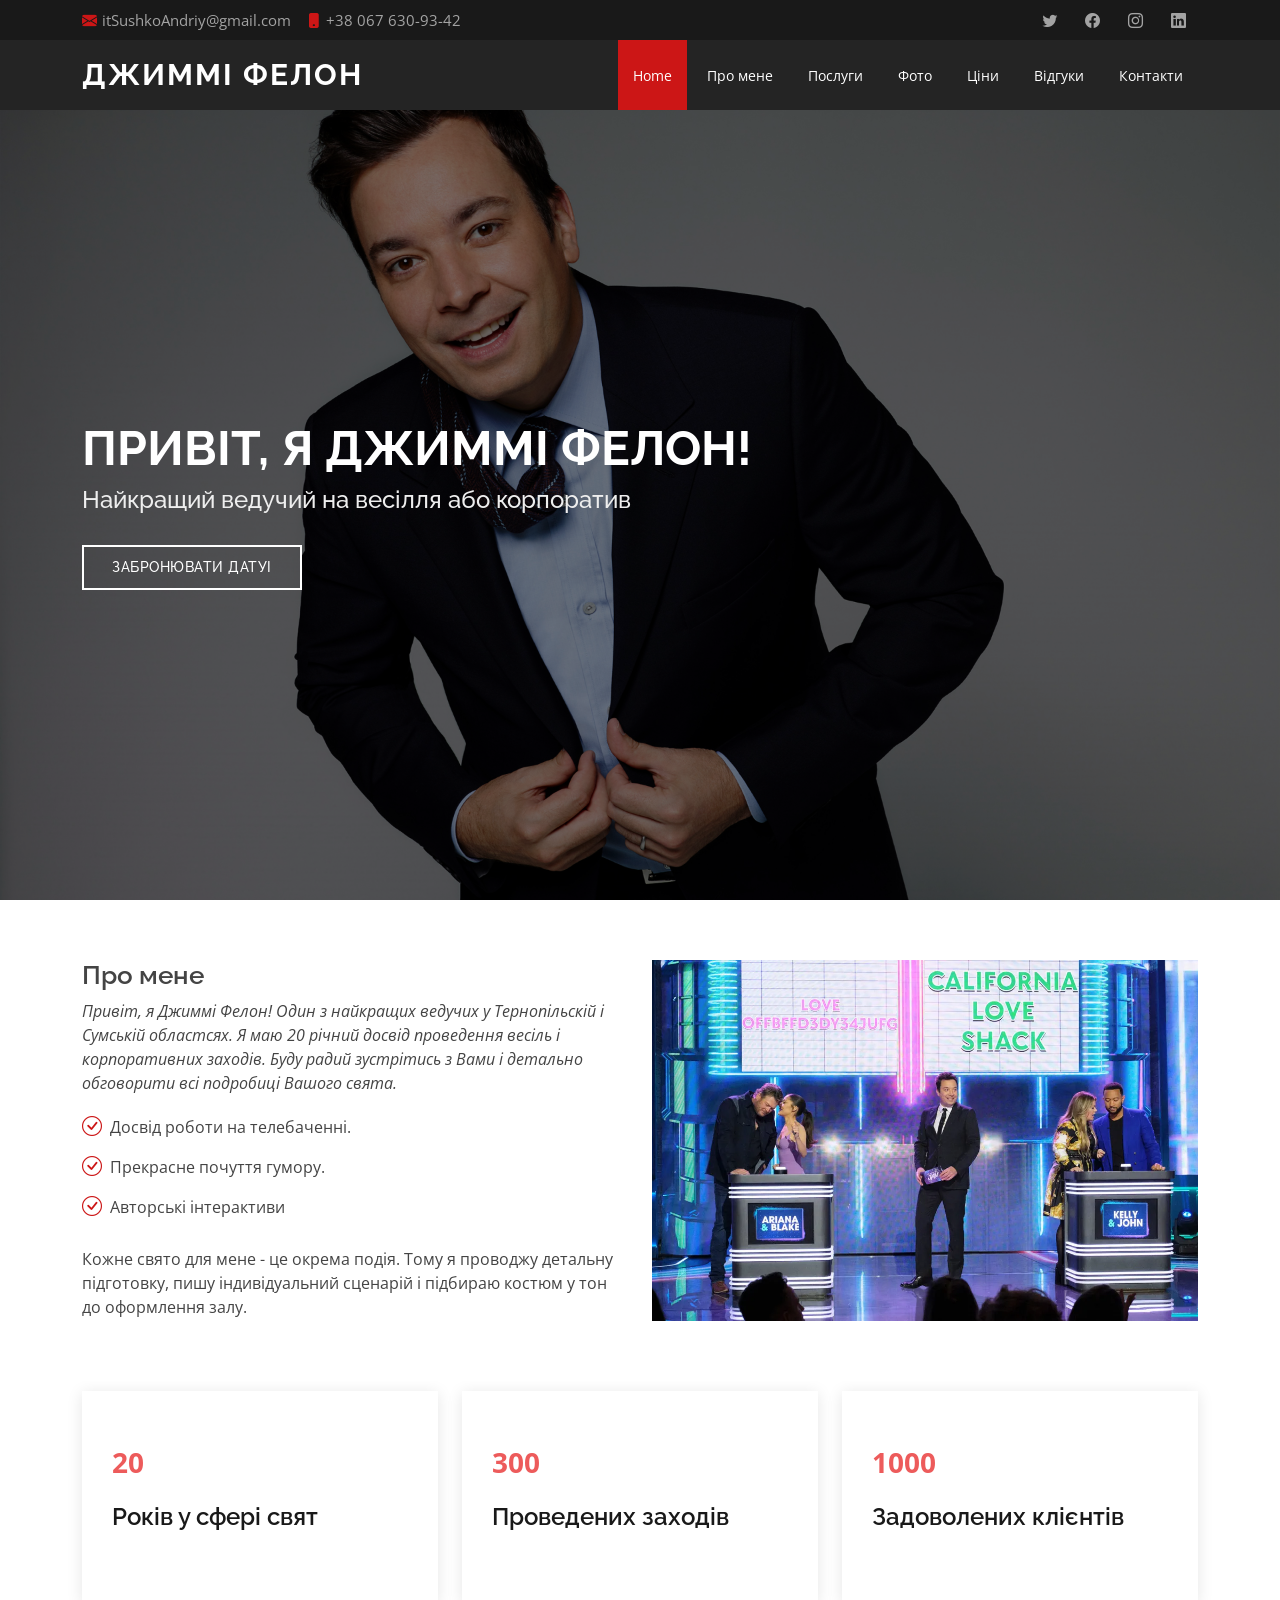
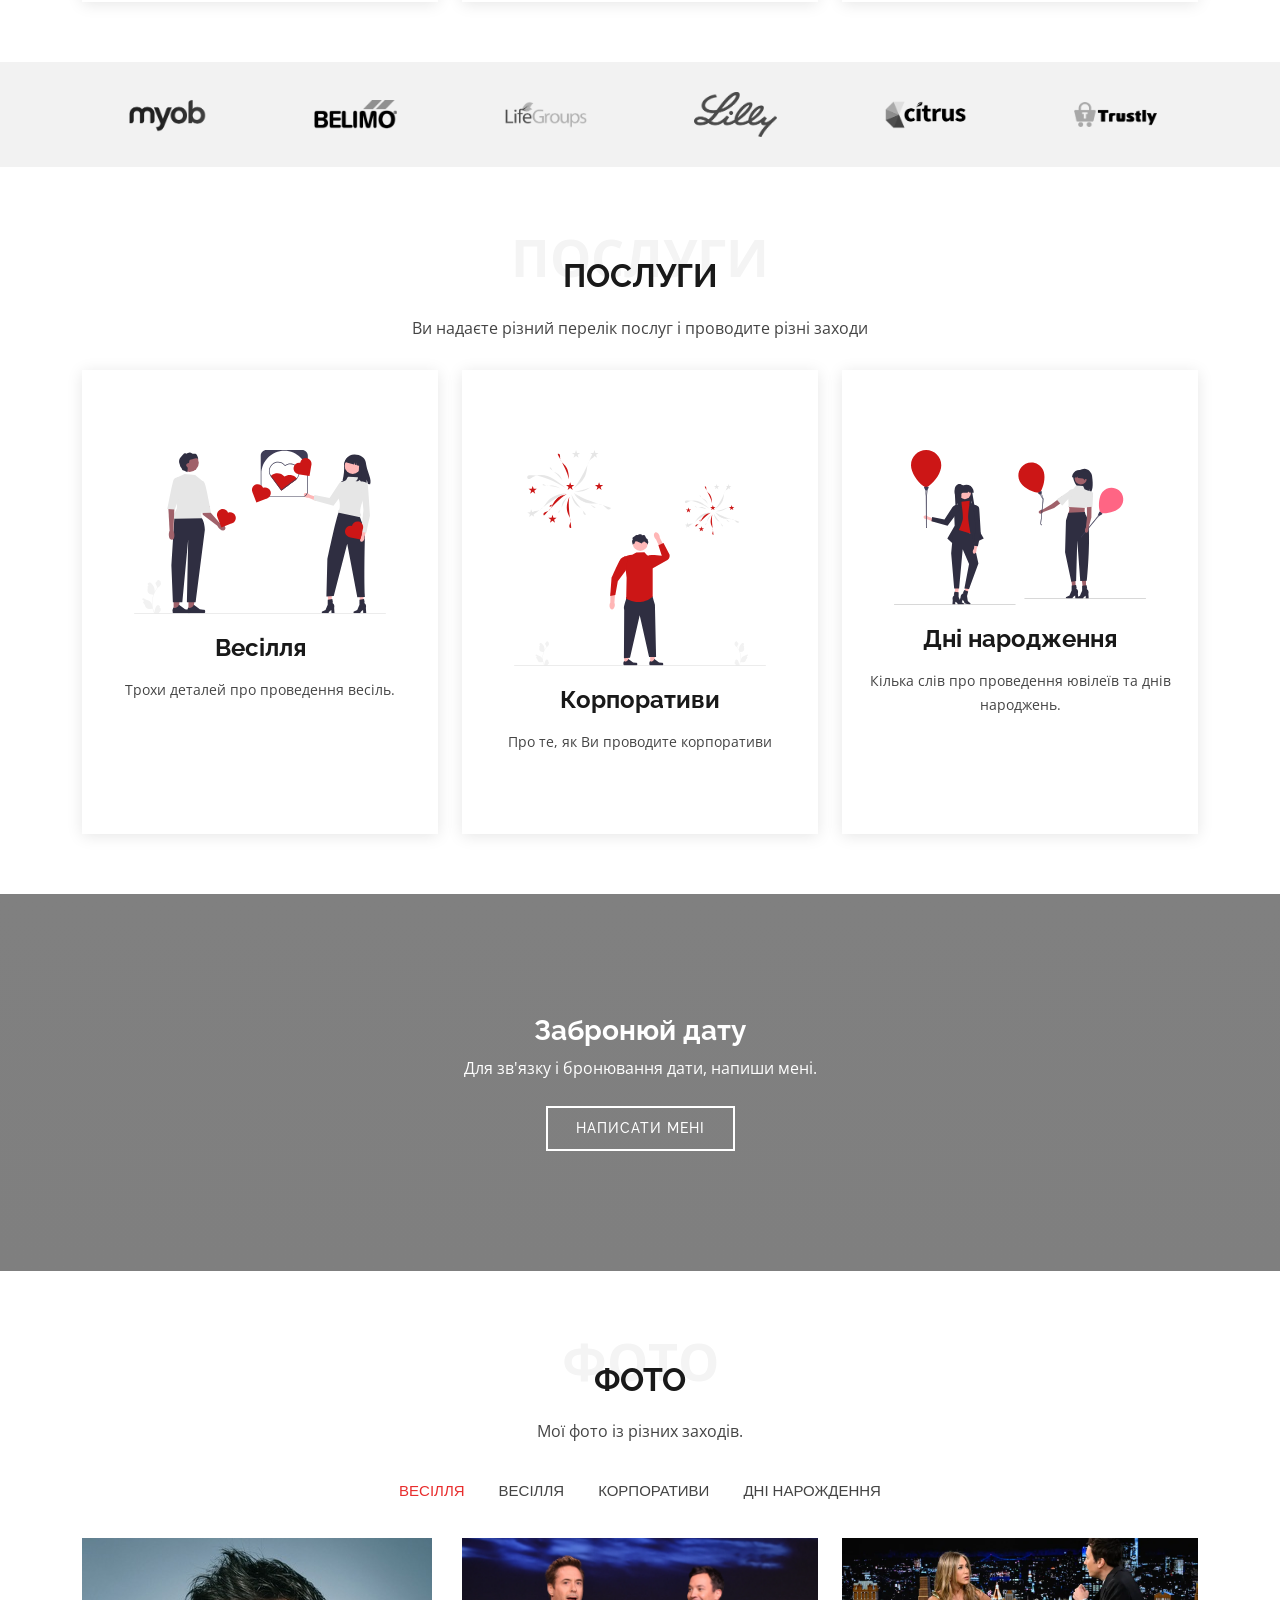
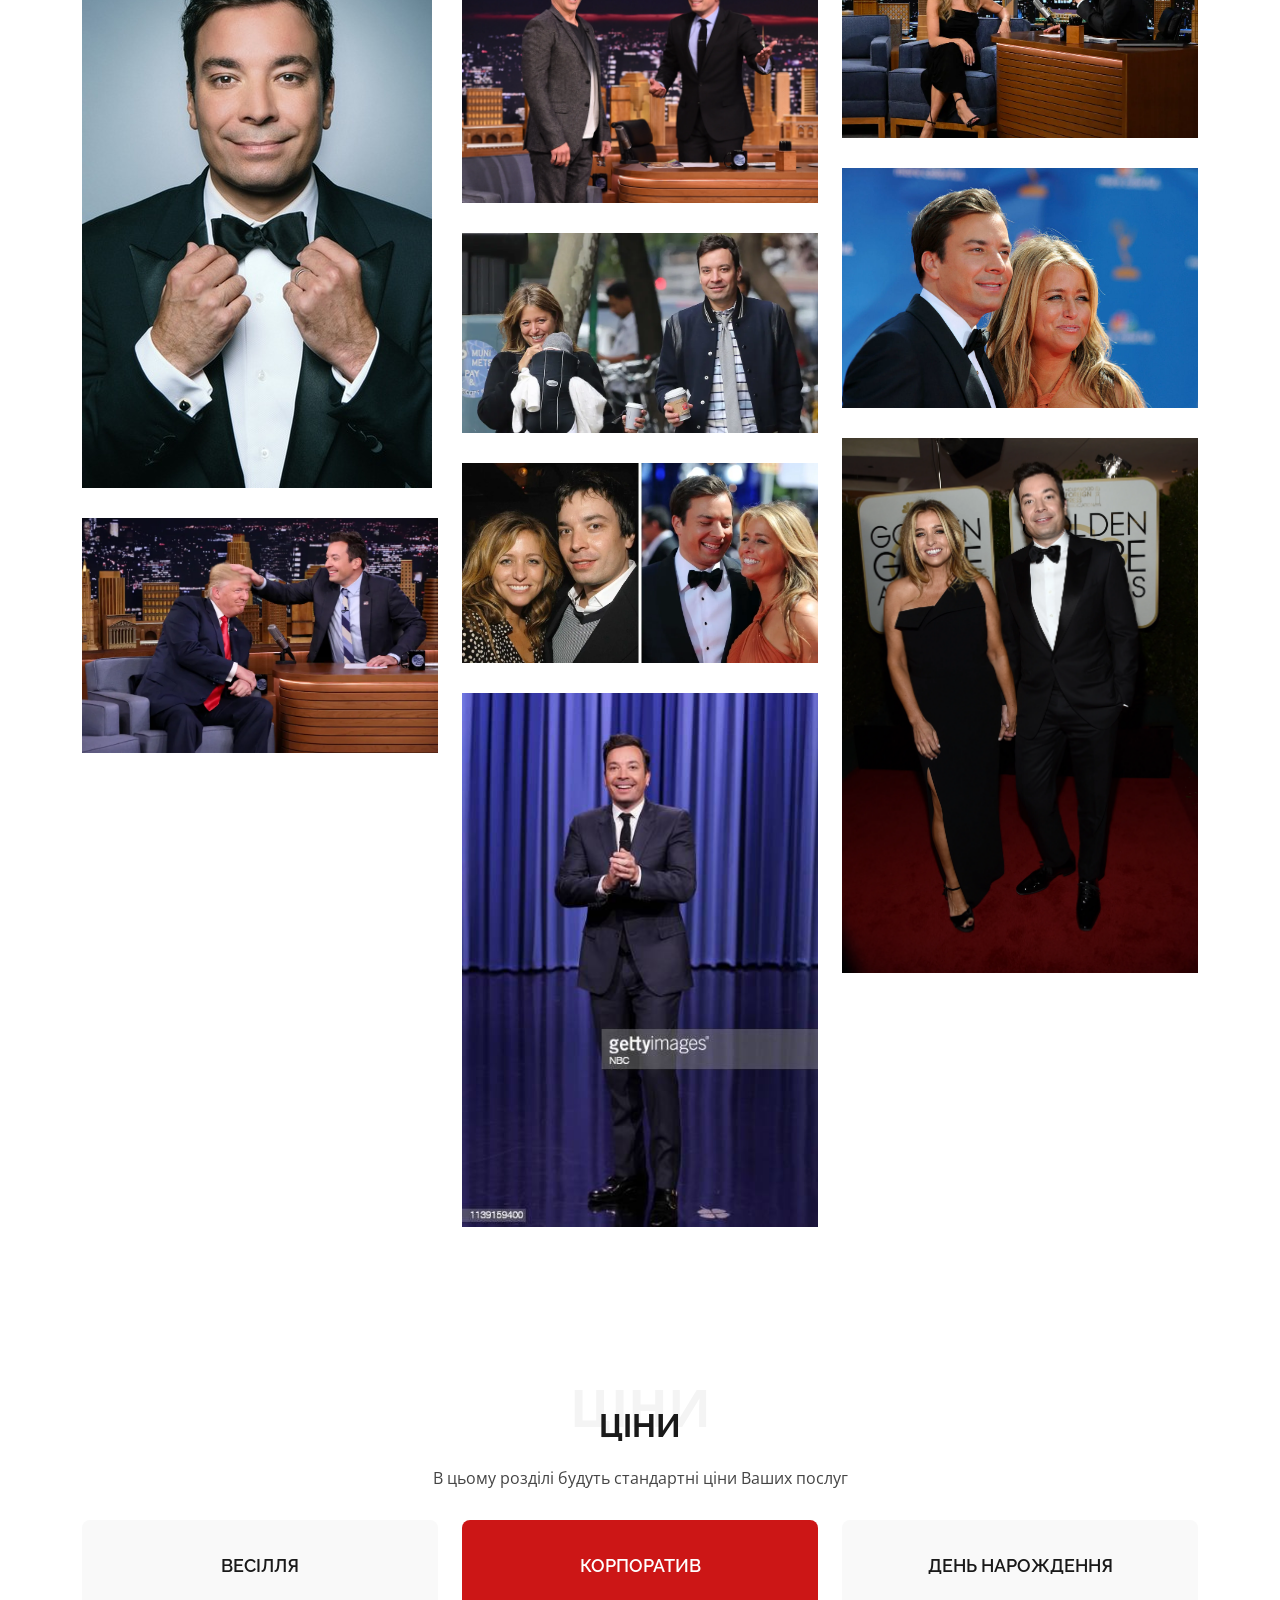
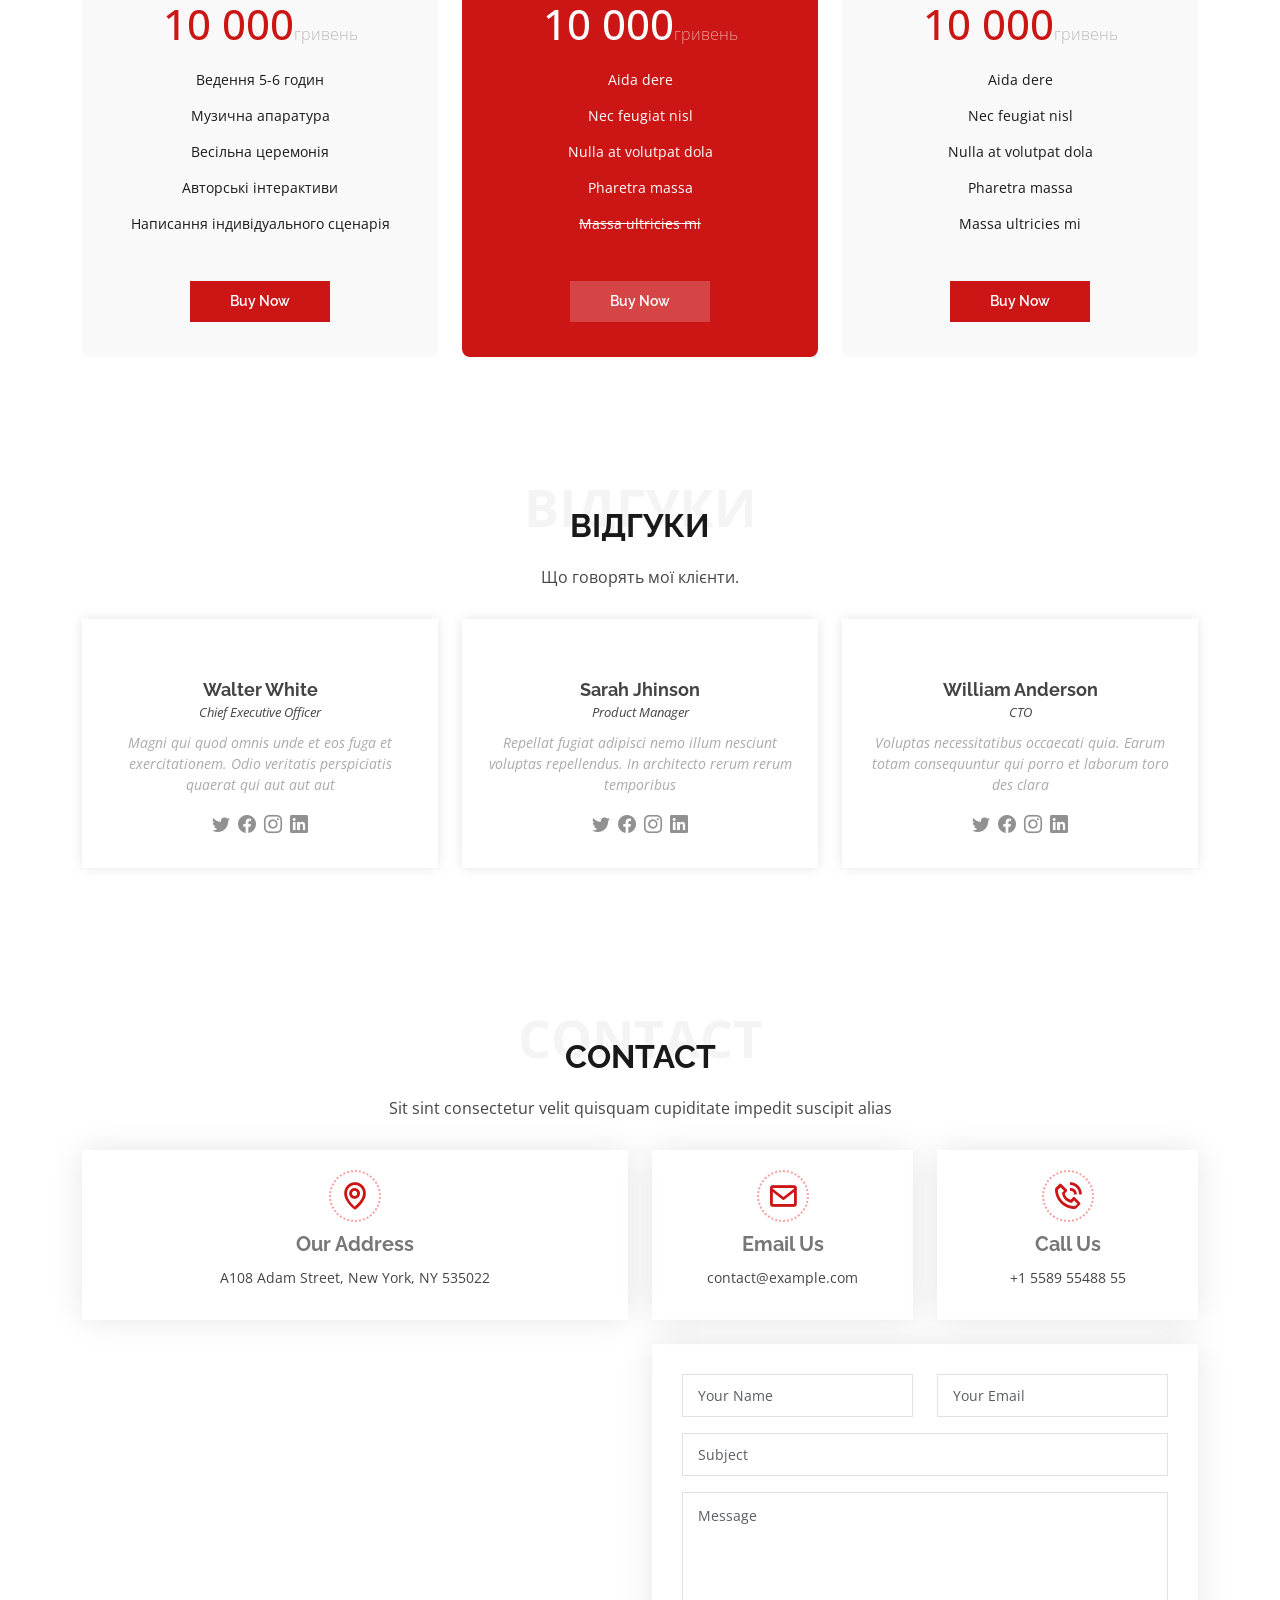
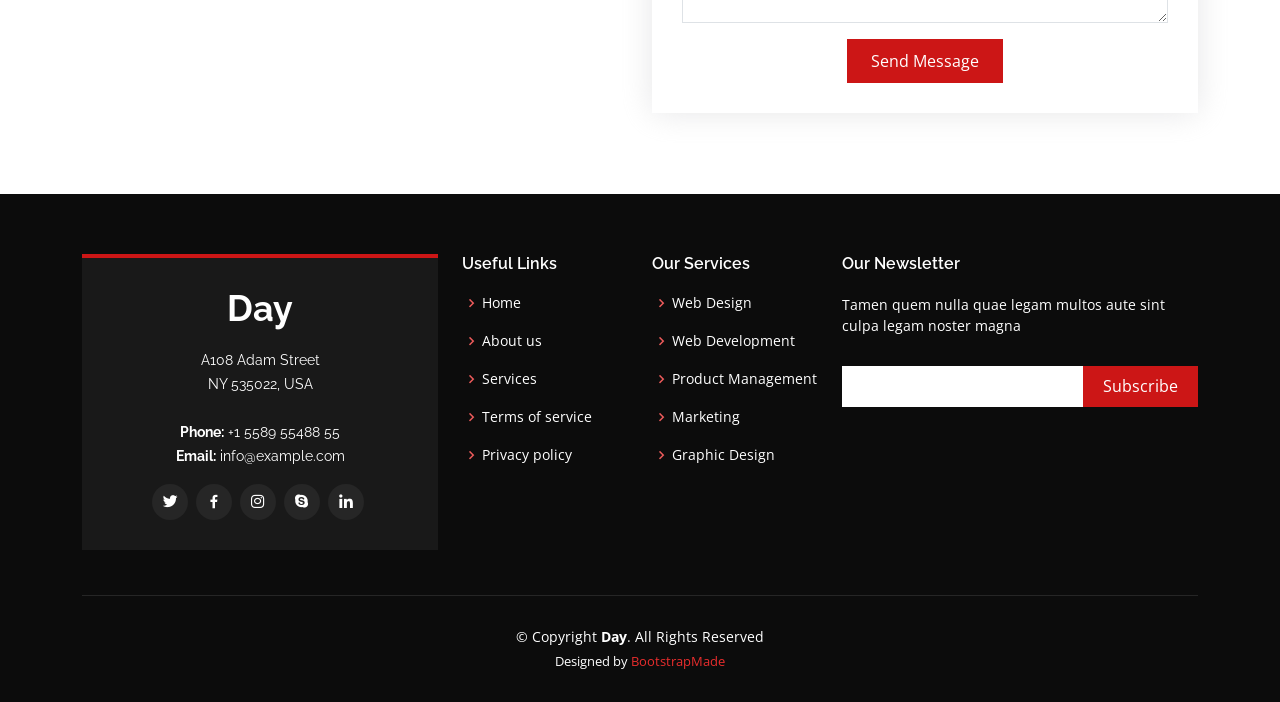
==== index.html @ 17177a55 "change cta" ====
<!DOCTYPE html>
<html lang="en">

<head>
  <meta charset="utf-8">
  <meta content="width=device-width, initial-scale=1.0" name="viewport">

  <title>Сайт для ведучого</title>
  <meta content="" name="description">
  <meta content="" name="keywords">

  <!-- Favicons -->
  <link href="assets/img/favicon.png" rel="icon">
  <link href="assets/img/apple-touch-icon.png" rel="apple-touch-icon">

  <!-- Google Fonts -->
  <link href="https://fonts.googleapis.com/css?family=Open+Sans:300,300i,400,400i,600,600i,700,700i|Raleway:300,300i,400,400i,500,500i,600,600i,700,700i|Poppins:300,300i,400,400i,500,500i,600,600i,700,700i" rel="stylesheet">

  <!-- Vendor CSS Files -->
  <link href="assets/vendor/aos/aos.css" rel="stylesheet">
  <link href="assets/vendor/bootstrap/css/bootstrap.min.css" rel="stylesheet">
  <link href="assets/vendor/bootstrap-icons/bootstrap-icons.css" rel="stylesheet">
  <link href="assets/vendor/boxicons/css/boxicons.min.css" rel="stylesheet">
  <link href="assets/vendor/glightbox/css/glightbox.min.css" rel="stylesheet">
  <link href="assets/vendor/swiper/swiper-bundle.min.css" rel="stylesheet">

  <!-- Template Main CSS File -->
  <link href="assets/css/style.css" rel="stylesheet">

  <!-- =======================================================
  * Template Name: Day
  * Updated: Aug 17 2023 with Bootstrap v5.3.1
  * Template URL: https://bootstrapmade.com/day-multipurpose-html-template-for-free/
  * Author: BootstrapMade.com
  * License: https://bootstrapmade.com/license/
  ======================================================== -->
</head>

<body>

  <!-- ======= Top Bar ======= -->
  <section id="topbar" class="d-flex align-items-center">
    <div class="container d-flex justify-content-center justify-content-md-between">
      <div class="contact-info d-flex align-items-center">
        <i class="bi bi-envelope-fill"></i><a href="mailto:contact@example.com">itSushkoAndriy@gmail.com</a>
        <i class="bi bi-phone-fill phone-icon"></i> +38 067 630-93-42
      </div>
      <div class="social-links d-none d-md-block">
        <a href="#" class="twitter"><i class="bi bi-twitter"></i></a>
        <a href="#" class="facebook"><i class="bi bi-facebook"></i></a>
        <a href="#" class="instagram"><i class="bi bi-instagram"></i></a>
        <a href="#" class="linkedin"><i class="bi bi-linkedin"></i></i></a>
      </div>
    </div>
  </section>

  <!-- ======= Header ======= -->
  <header id="header" class="d-flex align-items-center">
    <div class="container d-flex align-items-center justify-content-between">

      <h1 class="logo"><a href="index.html">Джиммі Фелон</a></h1>
      <!-- Uncomment below if you prefer to use an image logo -->
      <!-- <a href="index.html" class="logo"><img src="assets/img/logo.png" alt="" class="img-fluid"></a>-->

      <nav id="navbar" class="navbar">
        <ul>
          <li><a class="nav-link scrollto active" href="#hero">Home</a></li>
          <li><a class="nav-link scrollto" href="#about">Про мене</a></li>
          <li><a class="nav-link scrollto" href="#services">Послуги</a></li>
          <li><a class="nav-link scrollto " href="#portfolio">Фото</a></li>
          <li><a class="nav-link scrollto" href="#pricing">Ціни</a></li>
          <li><a class="nav-link scrollto" href="#team">Відгуки</a></li>
          <li><a class="nav-link scrollto" href="#contact">Контакти</a></li>
        </ul>
        <i class="bi bi-list mobile-nav-toggle"></i>
      </nav><!-- .navbar -->

    </div>
  </header><!-- End Header -->

  <!-- ======= Hero Section ======= -->
  <section id="hero" class="d-flex align-items-center">
    <div class="container position-relative" data-aos="fade-up" data-aos-delay="500">
      <h1>Привіт, я Джиммі Фелон!</h1>
      <h2>Найкращий ведучий на весілля або корпоратив</h2>
      <a href="https://t.me/Alutiy" class="btn-get-started scrollto" target="_blank">Забронювати датуі</a>
    </div>
  </section><!-- End Hero -->

  <main id="main">

    <!-- ======= About Section ======= -->
    <section id="about" class="about">
      <div class="container">

        <div class="row">
          <div class="col-lg-6 order-1 order-lg-2" data-aos="fade-left">
            <img src="assets/img/about.webp" class="img-fluid" alt="">
          </div>
          <div class="col-lg-6 pt-4 pt-lg-0 order-2 order-lg-1 content" data-aos="fade-right">
            <h3>Про мене</h3>
            <p class="fst-italic">
              Привіт, я Джиммі Фелон! Один з найкращих ведучих у Тернопільскій і Сумській областсях. Я маю 20 річний досвід проведення весіль і корпоративних заходів. Буду радий зустрітись з Вами і детально обговорити всі подробиці Вашого свята.
            </p>
            <ul>
              <li><i class="bi bi-check-circle"></i> Досвід роботи на телебаченні.</li>
              <li><i class="bi bi-check-circle"></i> Прекрасне почуття гумору.</li>
              <li><i class="bi bi-check-circle"></i> Авторські інтерактиви</li>
            </ul>
            <p>
              Кожне свято для мене - це окрема подія. Тому я проводжу детальну підготовку, пишу індивідуальний сценарій і підбираю костюм у тон до оформлення залу.
            </p>
          </div>
        </div>

      </div>
    </section><!-- End About Section -->

    <!-- ======= Why Us Section ======= -->
    <section id="why-us" class="why-us">
      <div class="container">

        <div class="row">

          <div class="col-lg-4" data-aos="fade-up">
            <div class="box">
              <span>20</span>
              <h4>Років у сфері свят</h4>
              <!-- <p>Чому варто із Вами співпрацювати.</p> -->
            </div>
          </div>

          <div class="col-lg-4 mt-4 mt-lg-0" data-aos="fade-up" data-aos-delay="150">
            <div class="box">
              <span>300</span>
              <h4>Проведених заходів</h4>
              <!-- <p>З детальним розкриттям і поясненням.</p> -->
            </div>
          </div>

          <div class="col-lg-4 mt-4 mt-lg-0" data-aos="fade-up" data-aos-delay="300">
            <div class="box">
              <span>1000</span>
              <h4> Задоволених клієнтів</h4>
              <!-- <p>Тут теж має бути важливий аспект, який переконає клієнтів звернутися до Вас.</p> -->
            </div>
          </div>

        </div>

      </div>
    </section><!-- End Why Us Section -->

    <!-- ======= Clients Section ======= -->
    <section id="clients" class="clients">
      <div class="container" data-aos="zoom-in">

        <div class="row d-flex align-items-center">

          <div class="col-lg-2 col-md-4 col-6">
            <img src="assets/img/clients/client-1.png" class="img-fluid" alt="">
          </div>

          <div class="col-lg-2 col-md-4 col-6">
            <img src="assets/img/clients/client-2.png" class="img-fluid" alt="">
          </div>

          <div class="col-lg-2 col-md-4 col-6">
            <img src="assets/img/clients/client-3.png" class="img-fluid" alt="">
          </div>

          <div class="col-lg-2 col-md-4 col-6">
            <img src="assets/img/clients/client-4.png" class="img-fluid" alt="">
          </div>

          <div class="col-lg-2 col-md-4 col-6">
            <img src="assets/img/clients/client-5.png" class="img-fluid" alt="">
          </div>

          <div class="col-lg-2 col-md-4 col-6">
            <img src="assets/img/clients/client-6.png" class="img-fluid" alt="">
          </div>

        </div>

      </div>
    </section><!-- End Clients Section -->

    <!-- ======= Services Section ======= -->
    <section id="services" class="services">
      <div class="container">

        <div class="section-title">
          <span>Послуги</span>
          <h2>Послуги</h2>
          <p>Ви надаєте різний перелік послуг і проводите різні заходи</p>
        </div>

        <div class="row">
          <div class="col-lg-4 col-md-6 d-flex align-items-stretch" data-aos="fade-up">
            <div class="icon-box">
              <div class="icon">
                <img src="./assets/img/illustration/wedding.svg" class="img-fluid illustration"/>
              </div>
              <h4><a href="">Весілля</a></h4>
              <p>Трохи деталей про проведення весіль.</p>
            </div>
          </div>

          <div class="col-lg-4 col-md-6 d-flex align-items-stretch mt-4 mt-md-0" data-aos="fade-up" data-aos-delay="150">
            <div class="icon-box">
              <div class="icon">
                <img src="./assets/img/illustration/corporate.svg" class="img-fluid illustration"/>
              </div>
              <h4><a href="">Корпоративи</a></h4>
              <p>Про те, як Ви проводите корпоративи</p>
            </div>
          </div>

          <div class="col-lg-4 col-md-6 d-flex align-items-stretch mt-4 mt-lg-0" data-aos="fade-up" data-aos-delay="300">
            <div class="icon-box">
              <div class="icon">
                <img src="./assets/img/illustration/birthday.svg" class="img-fluid illustration"/>
              </div>
              <h4><a href="">Дні народження</a></h4>
              <p>Кілька слів про проведення ювілеїв та днів народжень.</p>
            </div>
          </div>

        </div>

      </div>
    </section><!-- End Services Section -->

    <!-- ======= Cta Section ======= -->
    <section id="cta" class="cta">
      <div class="container" data-aos="zoom-in">

        <div class="text-center">
          <h3>Забронюй дату</h3>
          <p>Для зв'язку і бронювання дати, напиши мені.</p>
          <a class="cta-btn" href="#">Написати мені</a>
        </div>

      </div>
    </section><!-- End Cta Section -->

    <!-- ======= Portfolio Section ======= -->
    <section id="portfolio" class="portfolio">
      <div class="container">

        <div class="section-title">
          <span>Фото</span>
          <h2>Фото</h2>
          <p>Мої фото із різних заходів.</p>
        </div>

        <div class="row" data-aos="fade-up">
          <div class="col-lg-12 d-flex justify-content-center">
            <ul id="portfolio-flters">
              <li data-filter="*" class="filter-active">Весілля</li>
              <li data-filter=".filter-app">Весілля</li>
              <li data-filter=".filter-card">Корпоративи</li>
              <li data-filter=".filter-web">Дні нарождення</li>
            </ul>
          </div>
        </div>

        <div class="row portfolio-container" data-aos="fade-up" data-aos-delay="150">

          <div class="col-lg-4 col-md-6 portfolio-item filter-app">
            <img src="assets/img/portfolio/portfolio-1.jpg" class="img-fluid" alt="">
            <div class="portfolio-info">
              <h4>App 1</h4>
              <p>App</p>
              <a href="assets/img/portfolio/portfolio-1.jpg" data-gallery="portfolioGallery" class="portfolio-lightbox preview-link" title="App 1"><i class="bx bx-plus"></i></a>
              <a href="portfolio-details.html" class="details-link" title="More Details"><i class="bx bx-link"></i></a>
            </div>
          </div>

          <div class="col-lg-4 col-md-6 portfolio-item filter-web">
            <img src="assets/img/portfolio/portfolio-2.webp" class="img-fluid" alt="">
            <div class="portfolio-info">
              <h4>Web 3</h4>
              <p>Web</p>
              <a href="assets/img/portfolio/portfolio-2.webp" data-gallery="portfolioGallery" class="portfolio-lightbox preview-link" title="Web 3"><i class="bx bx-plus"></i></a>
              <a href="portfolio-details.html" class="details-link" title="More Details"><i class="bx bx-link"></i></a>
            </div>
          </div>

          <div class="col-lg-4 col-md-6 portfolio-item filter-app">
            <img src="assets/img/portfolio/portfolio-3.webp" class="img-fluid" alt="">
            <div class="portfolio-info">
              <h4>App 2</h4>
              <p>App</p>
              <a href="assets/img/portfolio/portfolio-3.webp" data-gallery="portfolioGallery" class="portfolio-lightbox preview-link" title="App 2"><i class="bx bx-plus"></i></a>
              <a href="portfolio-details.html" class="details-link" title="More Details"><i class="bx bx-link"></i></a>
            </div>
          </div>

          <div class="col-lg-4 col-md-6 portfolio-item filter-card">
            <img src="assets/img/portfolio/portfolio-4.jpg" class="img-fluid" alt="">
            <div class="portfolio-info">
              <h4>Card 2</h4>
              <p>Card</p>
              <a href="assets/img/portfolio/portfolio-4.jpg" data-gallery="portfolioGallery" class="portfolio-lightbox preview-link" title="Card 2"><i class="bx bx-plus"></i></a>
              <a href="portfolio-details.html" class="details-link" title="More Details"><i class="bx bx-link"></i></a>
            </div>
          </div>

          <div class="col-lg-4 col-md-6 portfolio-item filter-web">
            <img src="assets/img/portfolio/portfolio-5.webp" class="img-fluid" alt="">
            <div class="portfolio-info">
              <h4>Web 2</h4>
              <p>Web</p>
              <a href="assets/img/portfolio/portfolio-5.webp" data-gallery="portfolioGallery" class="portfolio-lightbox preview-link" title="Web 2"><i class="bx bx-plus"></i></a>
              <a href="portfolio-details.html" class="details-link" title="More Details"><i class="bx bx-link"></i></a>
            </div>
          </div>

          <div class="col-lg-4 col-md-6 portfolio-item filter-app">
            <img src="assets/img/portfolio/portfolio-6.webp" class="img-fluid" alt="">
            <div class="portfolio-info">
              <h4>App 3</h4>
              <p>App</p>
              <a href="assets/img/portfolio/portfolio-6.webp" data-gallery="portfolioGallery" class="portfolio-lightbox preview-link" title="App 3"><i class="bx bx-plus"></i></a>
              <a href="portfolio-details.html" class="details-link" title="More Details"><i class="bx bx-link"></i></a>
            </div>
          </div>

          <div class="col-lg-4 col-md-6 portfolio-item filter-card">
            <img src="assets/img/portfolio/portfolio-7.webp" class="img-fluid" alt="">
            <div class="portfolio-info">
              <h4>Card 1</h4>
              <p>Card</p>
              <a href="assets/img/portfolio/portfolio-7.webp" data-gallery="portfolioGallery" class="portfolio-lightbox preview-link" title="Card 1"><i class="bx bx-plus"></i></a>
              <a href="portfolio-details.html" class="details-link" title="More Details"><i class="bx bx-link"></i></a>
            </div>
          </div>

          <div class="col-lg-4 col-md-6 portfolio-item filter-card">
            <img src="assets/img/portfolio/portfolio-8.webp" class="img-fluid" alt="">
            <div class="portfolio-info">
              <h4>Card 3</h4>
              <p>Card</p>
              <a href="assets/img/portfolio/portfolio-8.webp" data-gallery="portfolioGallery" class="portfolio-lightbox preview-link" title="Card 3"><i class="bx bx-plus"></i></a>
              <a href="portfolio-details.html" class="details-link" title="More Details"><i class="bx bx-link"></i></a>
            </div>
          </div>

          <div class="col-lg-4 col-md-6 portfolio-item filter-web">
            <img src="assets/img/portfolio/portfolio-9.jpg" class="img-fluid" alt="">
            <div class="portfolio-info">
              <h4>Web 3</h4>  
              <p>Web</p>
              <a href="assets/img/portfolio/portfolio-9.jpg" data-gallery="portfolioGallery" class="portfolio-lightbox preview-link" title="Web 3"><i class="bx bx-plus"></i></a>
              <a href="portfolio-details.html" class="details-link" title="More Details"><i class="bx bx-link"></i></a>
            </div>
          </div>

        </div>

      </div>
    </section><!-- End Portfolio Section -->

    <!-- ======= Pricing Section ======= -->
    <section id="pricing" class="pricing">
      <div class="container">

        <div class="section-title">
          <span>Ціни</span>
          <h2>Ціни</h2>
          <p>В цьому розділі будуть стандартні ціни Ваших послуг</p>
        </div>

        <div class="row">

          <div class="col-lg-4 col-md-6" data-aos="zoom-in" data-aos-delay="150">
            <div class="box">
              <h3>Весілля</h3>
              <h4>10 000<span>гривень</span></h4>
              <ul>
                <li>Ведення 5-6 годин</li>
                <li>Музична апаратура</li>
                <li>Весільна церемонія</li>
                <li>Авторські інтерактиви</li>
                <li>Написання індивідуального сценарія</li>
              </ul>
              <div class="btn-wrap">
                <a href="#" class="btn-buy">Buy Now</a>
              </div>
            </div>
          </div>

          <div class="col-lg-4 col-md-6 mt-4 mt-md-0" data-aos="zoom-in">
            <div class="box featured">
              <h3>Корпоратив</h3>
              <h4>10 000<span>гривень</span></h4>
              <ul>
                <li>Aida dere</li>
                <li>Nec feugiat nisl</li>
                <li>Nulla at volutpat dola</li>
                <li>Pharetra massa</li>
                <li class="na">Massa ultricies mi</li>
              </ul>
              <div class="btn-wrap">
                <a href="#" class="btn-buy">Buy Now</a>
              </div>
            </div>
          </div>

          <div class="col-lg-4 col-md-6 mt-4 mt-lg-0" data-aos="zoom-in" data-aos-delay="150">
            <div class="box">
              <h3>День нарождення</h3>
              <h4>10 000<span>гривень</span></h4>
              <ul>
                <li>Aida dere</li>
                <li>Nec feugiat nisl</li>
                <li>Nulla at volutpat dola</li>
                <li>Pharetra massa</li>
                <li>Massa ultricies mi</li>
              </ul>
              <div class="btn-wrap">
                <a href="#" class="btn-buy">Buy Now</a>
              </div>
            </div>
          </div>

        </div>

      </div>
    </section><!-- End Pricing Section -->

    <!-- ======= Team Section ======= -->
    <section id="team" class="team">
      <div class="container">

        <div class="section-title">
          <span>Відгуки</span>
          <h2>Відгуки</h2>
          <p>Що говорять мої клієнти.</p>
        </div>

        <div class="row">
          <div class="col-lg-4 col-md-6 d-flex align-items-stretch" data-aos="zoom-in">
            <div class="member">
              <img src="assets/img/team/team-1.jpg" alt="">
              <h4>Walter White</h4>
              <span>Chief Executive Officer</span>
              <p>
                Magni qui quod omnis unde et eos fuga et exercitationem. Odio veritatis perspiciatis quaerat qui aut aut aut
              </p>
              <div class="social">
                <a href=""><i class="bi bi-twitter"></i></a>
                <a href=""><i class="bi bi-facebook"></i></a>
                <a href=""><i class="bi bi-instagram"></i></a>
                <a href=""><i class="bi bi-linkedin"></i></a>
              </div>
            </div>
          </div>

          <div class="col-lg-4 col-md-6 d-flex align-items-stretch" data-aos="zoom-in">
            <div class="member">
              <img src="assets/img/team/team-2.jpg" alt="">
              <h4>Sarah Jhinson</h4>
              <span>Product Manager</span>
              <p>
                Repellat fugiat adipisci nemo illum nesciunt voluptas repellendus. In architecto rerum rerum temporibus
              </p>
              <div class="social">
                <a href=""><i class="bi bi-twitter"></i></a>
                <a href=""><i class="bi bi-facebook"></i></a>
                <a href=""><i class="bi bi-instagram"></i></a>
                <a href=""><i class="bi bi-linkedin"></i></a>
              </div>
            </div>
          </div>

          <div class="col-lg-4 col-md-6 d-flex align-items-stretch" data-aos="zoom-in">
            <div class="member">
              <img src="assets/img/team/team-3.jpg" alt="">
              <h4>William Anderson</h4>
              <span>CTO</span>
              <p>
                Voluptas necessitatibus occaecati quia. Earum totam consequuntur qui porro et laborum toro des clara
              </p>
              <div class="social">
                <a href=""><i class="bi bi-twitter"></i></a>
                <a href=""><i class="bi bi-facebook"></i></a>
                <a href=""><i class="bi bi-instagram"></i></a>
                <a href=""><i class="bi bi-linkedin"></i></a>
              </div>
            </div>
          </div>

        </div>

      </div>
    </section><!-- End Team Section -->

    <!-- ======= Contact Section ======= -->
    <section id="contact" class="contact">
      <div class="container">

        <div class="section-title">
          <span>Contact</span>
          <h2>Contact</h2>
          <p>Sit sint consectetur velit quisquam cupiditate impedit suscipit alias</p>
        </div>

        <div class="row" data-aos="fade-up">
          <div class="col-lg-6">
            <div class="info-box mb-4">
              <i class="bx bx-map"></i>
              <h3>Our Address</h3>
              <p>A108 Adam Street, New York, NY 535022</p>
            </div>
          </div>

          <div class="col-lg-3 col-md-6">
            <div class="info-box  mb-4">
              <i class="bx bx-envelope"></i>
              <h3>Email Us</h3>
              <p>contact@example.com</p>
            </div>
          </div>

          <div class="col-lg-3 col-md-6">
            <div class="info-box  mb-4">
              <i class="bx bx-phone-call"></i>
              <h3>Call Us</h3>
              <p>+1 5589 55488 55</p>
            </div>
          </div>

        </div>

        <div class="row" data-aos="fade-up">

          <div class="col-lg-6 ">
            <iframe class="mb-4 mb-lg-0" src="https://www.google.com/maps/embed?pb=!1m14!1m8!1m3!1d12097.433213460943!2d-74.0062269!3d40.7101282!3m2!1i1024!2i768!4f13.1!3m3!1m2!1s0x0%3A0xb89d1fe6bc499443!2sDowntown+Conference+Center!5e0!3m2!1smk!2sbg!4v1539943755621" frameborder="0" style="border:0; width: 100%; height: 384px;" allowfullscreen></iframe>
          </div>

          <div class="col-lg-6">
            <form action="forms/contact.php" method="post" role="form" class="php-email-form">
              <div class="row">
                <div class="col-md-6 form-group">
                  <input type="text" name="name" class="form-control" id="name" placeholder="Your Name" required>
                </div>
                <div class="col-md-6 form-group mt-3 mt-md-0">
                  <input type="email" class="form-control" name="email" id="email" placeholder="Your Email" required>
                </div>
              </div>
              <div class="form-group mt-3">
                <input type="text" class="form-control" name="subject" id="subject" placeholder="Subject" required>
              </div>
              <div class="form-group mt-3">
                <textarea class="form-control" name="message" rows="5" placeholder="Message" required></textarea>
              </div>
              <div class="my-3">
                <div class="loading">Loading</div>
                <div class="error-message"></div>
                <div class="sent-message">Your message has been sent. Thank you!</div>
              </div>
              <div class="text-center"><button type="submit">Send Message</button></div>
            </form>
          </div>

        </div>

      </div>
    </section><!-- End Contact Section -->

  </main><!-- End #main -->

  <!-- ======= Footer ======= -->
  <footer id="footer">
    <div class="footer-top">
      <div class="container">
        <div class="row">

          <div class="col-lg-4 col-md-6">
            <div class="footer-info">
              <h3>Day</h3>
              <p>
                A108 Adam Street <br>
                NY 535022, USA<br><br>
                <strong>Phone:</strong> +1 5589 55488 55<br>
                <strong>Email:</strong> info@example.com<br>
              </p>
              <div class="social-links mt-3">
                <a href="#" class="twitter"><i class="bx bxl-twitter"></i></a>
                <a href="#" class="facebook"><i class="bx bxl-facebook"></i></a>
                <a href="#" class="instagram"><i class="bx bxl-instagram"></i></a>
                <a href="#" class="google-plus"><i class="bx bxl-skype"></i></a>
                <a href="#" class="linkedin"><i class="bx bxl-linkedin"></i></a>
              </div>
            </div>
          </div>

          <div class="col-lg-2 col-md-6 footer-links">
            <h4>Useful Links</h4>
            <ul>
              <li><i class="bx bx-chevron-right"></i> <a href="#">Home</a></li>
              <li><i class="bx bx-chevron-right"></i> <a href="#">About us</a></li>
              <li><i class="bx bx-chevron-right"></i> <a href="#">Services</a></li>
              <li><i class="bx bx-chevron-right"></i> <a href="#">Terms of service</a></li>
              <li><i class="bx bx-chevron-right"></i> <a href="#">Privacy policy</a></li>
            </ul>
          </div>

          <div class="col-lg-2 col-md-6 footer-links">
            <h4>Our Services</h4>
            <ul>
              <li><i class="bx bx-chevron-right"></i> <a href="#">Web Design</a></li>
              <li><i class="bx bx-chevron-right"></i> <a href="#">Web Development</a></li>
              <li><i class="bx bx-chevron-right"></i> <a href="#">Product Management</a></li>
              <li><i class="bx bx-chevron-right"></i> <a href="#">Marketing</a></li>
              <li><i class="bx bx-chevron-right"></i> <a href="#">Graphic Design</a></li>
            </ul>
          </div>

          <div class="col-lg-4 col-md-6 footer-newsletter">
            <h4>Our Newsletter</h4>
            <p>Tamen quem nulla quae legam multos aute sint culpa legam noster magna</p>
            <form action="" method="post">
              <input type="email" name="email"><input type="submit" value="Subscribe">
            </form>

          </div>

        </div>
      </div>
    </div>

    <div class="container">
      <div class="copyright">
        &copy; Copyright <strong><span>Day</span></strong>. All Rights Reserved
      </div>
      <div class="credits">
        <!-- All the links in the footer should remain intact. -->
        <!-- You can delete the links only if you purchased the pro version. -->
        <!-- Licensing information: https://bootstrapmade.com/license/ -->
        <!-- Purchase the pro version with working PHP/AJAX contact form: https://bootstrapmade.com/day-multipurpose-html-template-for-free/ -->
        Designed by <a href="https://bootstrapmade.com/">BootstrapMade</a>
      </div>
    </div>
  </footer><!-- End Footer -->

  <a href="#" class="back-to-top d-flex align-items-center justify-content-center"><i class="bi bi-arrow-up-short"></i></a>
  <div id="preloader"></div>

  <!-- Vendor JS Files -->
  <script src="assets/vendor/aos/aos.js"></script>
  <script src="assets/vendor/bootstrap/js/bootstrap.bundle.min.js"></script>
  <script src="assets/vendor/glightbox/js/glightbox.min.js"></script>
  <script src="assets/vendor/isotope-layout/isotope.pkgd.min.js"></script>
  <script src="assets/vendor/swiper/swiper-bundle.min.js"></script>
  <script src="assets/vendor/php-email-form/validate.js"></script>

  <!-- Template Main JS File -->
  <script src="assets/js/main.js"></script>

</body>

</html>
---- assets/css/style.css ----
/**
* Template Name: Day
* Updated: Aug 17 2023 with Bootstrap v5.3.1
* Template URL: https://bootstrapmade.com/day-multipurpose-html-template-for-free/
* Author: BootstrapMade.com
* License: https://bootstrapmade.com/license/
*/

/*--------------------------------------------------------------
# General
--------------------------------------------------------------*/
body {
  font-family: "Open Sans", sans-serif;
  color: #444444;
}

a {
  color: #cc1616;
  text-decoration: none;
}

a:hover {
  color: #e82d2d;
  text-decoration: none;
}

h1,
h2,
h3,
h4,
h5,
h6 {
  font-family: "Raleway", sans-serif;
}

/*--------------------------------------------------------------
# Back to top button
--------------------------------------------------------------*/
.back-to-top {
  position: fixed;
  visibility: hidden;
  opacity: 0;
  right: 15px;
  bottom: 15px;
  z-index: 996;
  background: #cc1616;
  width: 40px;
  height: 40px;
  transition: all 0.4s;
}

.back-to-top i {
  font-size: 28px;
  color: #fff;
  line-height: 0;
}

.back-to-top:hover {
  background: #e72323;
  color: #fff;
}

.back-to-top.active {
  visibility: visible;
  opacity: 1;
}

/*--------------------------------------------------------------
# Preloader
--------------------------------------------------------------*/
#preloader {
  position: fixed;
  top: 0;
  left: 0;
  right: 0;
  bottom: 0;
  z-index: 9999;
  overflow: hidden;
  background: #fff;
}

#preloader:before {
  content: "";
  position: fixed;
  top: calc(50% - 30px);
  left: calc(50% - 30px);
  border: 6px solid #cc1616;
  border-top-color: #efefef;
  border-radius: 50%;
  width: 60px;
  height: 60px;
  animation: animate-preloader 1s linear infinite;
}

@keyframes animate-preloader {
  0% {
    transform: rotate(0deg);
  }

  100% {
    transform: rotate(360deg);
  }
}

/*--------------------------------------------------------------
# Disable aos animation delay on mobile devices
--------------------------------------------------------------*/
@media screen and (max-width: 768px) {
  [data-aos-delay] {
    transition-delay: 0 !important;
  }
}

/*--------------------------------------------------------------
# Top Bar
--------------------------------------------------------------*/
#topbar {
  background: #191919;
  font-size: 15px;
  height: 40px;
  padding: 0;
  color: rgba(255, 255, 255, 0.6);
}

#topbar .contact-info a {
  line-height: 0;
  color: rgba(255, 255, 255, 0.6);
  transition: 0.3s;
}

#topbar .contact-info a:hover {
  color: #fff;
}

#topbar .contact-info i {
  color: #cc1616;
  line-height: 0;
  margin-right: 5px;
}

#topbar .contact-info .phone-icon {
  margin-left: 15px;
}

#topbar .social-links a {
  color: rgba(255, 255, 255, 0.6);
  padding: 4px 12px;
  display: inline-block;
  line-height: 1px;
  transition: 0.3s;
}

#topbar .social-links a:hover {
  color: #fff;
}

/*--------------------------------------------------------------
# Header
--------------------------------------------------------------*/
#header {
  background: rgba(25, 25, 25, 0.95);
  transition: all 0.5s;
  z-index: 997;
  height: 70px;
}

#header.fixed-top {
  background: #191919;
}

#header .logo {
  font-size: 30px;
  margin: 0;
  padding: 0;
  line-height: 1;
  font-weight: 700;
  letter-spacing: 2px;
  text-transform: uppercase;
}

#header .logo a {
  color: #fff;
}

#header .logo img {
  max-height: 40px;
}

.scrolled-offset {
  margin-top: 70px;
}

/*--------------------------------------------------------------
# Navigation Menu
--------------------------------------------------------------*/
/**
* Desktop Navigation 
*/
.navbar {
  padding: 0;
}

.navbar ul {
  margin: 0;
  padding: 0;
  display: flex;
  list-style: none;
  align-items: center;
}

.navbar li {
  position: relative;
}

.navbar>ul>li {
  margin-left: 5px;
}

.navbar a,
.navbar a:focus {
  display: flex;
  align-items: center;
  justify-content: space-between;
  padding: 25px 15px 24px 15px;
  font-size: 14px;
  color: #fff;
  white-space: nowrap;
  transition: 0.3s;
}

.navbar a i,
.navbar a:focus i {
  font-size: 12px;
  line-height: 0;
  margin-left: 5px;
}

.navbar a:hover,
.navbar .active,
.navbar .active:focus,
.navbar li:hover>a {
  background: #cc1616;
}

.navbar .dropdown ul {
  display: block;
  position: absolute;
  left: 0;
  top: calc(100% + 30px);
  margin: 0;
  padding: 10px 0;
  z-index: 99;
  opacity: 0;
  visibility: hidden;
  background: #fff;
  box-shadow: 0px 0px 30px rgba(127, 137, 161, 0.25);
  transition: 0.3s;
}

.navbar .dropdown ul li {
  min-width: 200px;
}

.navbar .dropdown ul a {
  padding: 10px 20px;
  color: #191919;
}

.navbar .dropdown ul a i {
  font-size: 12px;
}

.navbar .dropdown ul a:hover,
.navbar .dropdown ul .active:hover,
.navbar .dropdown ul li:hover>a {
  color: #fff;
}

.navbar .dropdown:hover>ul {
  opacity: 1;
  top: 100%;
  visibility: visible;
}

.navbar .dropdown .dropdown ul {
  top: 0;
  left: calc(100% - 30px);
  visibility: hidden;
}

.navbar .dropdown .dropdown:hover>ul {
  opacity: 1;
  top: 0;
  left: 100%;
  visibility: visible;
}

@media (max-width: 1366px) {
  .navbar .dropdown .dropdown ul {
    left: -90%;
  }

  .navbar .dropdown .dropdown:hover>ul {
    left: -100%;
  }
}

/**
* Mobile Navigation 
*/
.mobile-nav-toggle {
  color: #fff;
  font-size: 28px;
  cursor: pointer;
  display: none;
  line-height: 0;
  transition: 0.5s;
}

.mobile-nav-toggle.bi-x {
  color: #cc1616;
}

@media (max-width: 991px) {
  .mobile-nav-toggle {
    display: block;
  }

  .navbar ul {
    display: none;
  }
}

.navbar-mobile {
  position: fixed;
  overflow: hidden;
  top: 0;
  right: 0;
  left: 0;
  bottom: 0;
  background: rgba(0, 0, 0, 0.9);
  transition: 0.3s;
  z-index: 999;
}

.navbar-mobile .mobile-nav-toggle {
  position: absolute;
  top: 15px;
  right: 15px;
}

.navbar-mobile ul {
  display: block;
  position: absolute;
  top: 55px;
  right: 15px;
  bottom: 15px;
  left: 15px;
  padding: 10px 0;
  background-color: #fff;
  overflow-y: auto;
  transition: 0.3s;
}

.navbar-mobile a,
.navbar-mobile a:focus {
  padding: 10px 20px;
  font-size: 15px;
  color: #191919;
}

.navbar-mobile a:hover,
.navbar-mobile .active,
.navbar-mobile li:hover>a {
  color: #cc1616;
  background: none;
}

.navbar-mobile .getstarted,
.navbar-mobile .getstarted:focus {
  margin: 15px;
}

.navbar-mobile .dropdown ul {
  position: static;
  display: none;
  margin: 10px 20px;
  padding: 10px 0;
  z-index: 99;
  opacity: 1;
  visibility: visible;
  background: #fff;
  box-shadow: 0px 0px 30px rgba(127, 137, 161, 0.25);
}

.navbar-mobile .dropdown ul li {
  min-width: 200px;
}

.navbar-mobile .dropdown ul a {
  padding: 10px 20px;
}

.navbar-mobile .dropdown ul a i {
  font-size: 12px;
}

.navbar-mobile .dropdown ul a:hover,
.navbar-mobile .dropdown ul .active:hover,
.navbar-mobile .dropdown ul li:hover>a {
  color: #cc1616;
}

.navbar-mobile .dropdown>.dropdown-active {
  display: block;
}

/*--------------------------------------------------------------
# Hero Section
--------------------------------------------------------------*/
#hero {
  width: 100%;
  height: calc(100vh - 110px);
  background: url("../img/hero-bg.jpg") top center;
  background-size: cover;
  position: relative;
}

#hero:before {
  content: "";
  background: rgba(0, 0, 0, 0.5);
  position: absolute;
  bottom: 0;
  top: 0;
  left: 0;
  right: 0;
}

#hero h1 {
  margin: 0 0 10px 0;
  font-size: 48px;
  font-weight: 700;
  line-height: 56px;
  text-transform: uppercase;
  color: #fff;
}

#hero h2 {
  color: #eee;
  margin-bottom: 30px;
  font-size: 24px;
}

#hero .btn-get-started {
  font-family: "Raleway", sans-serif;
  text-transform: uppercase;
  font-weight: 500;
  font-size: 14px;
  letter-spacing: 0.5px;
  display: inline-block;
  padding: 10px 28px;
  transition: 0.5s;
  border: 2px solid #fff;
  color: #fff;
}

#hero .btn-get-started:hover {
  background: #cc1616;
  border-color: #cc1616;
}

@media (min-width: 1024px) {
  #hero {
    background-attachment: fixed;
  }
}

@media (max-width: 768px) {
  #hero {
    text-align: center;
  }

  #hero .container {
    padding-top: 40px;
  }

  #hero h1 {
    font-size: 28px;
    line-height: 36px;
  }

  #hero h2 {
    font-size: 18px;
    line-height: 24px;
    margin-bottom: 30px;
  }
}

/*--------------------------------------------------------------
# Sections General
--------------------------------------------------------------*/
section {
  padding: 60px 0;
  overflow: hidden;
}

.section-title {
  text-align: center;
  padding: 30px 0;
  position: relative;
}

.section-title h2 {
  font-size: 32px;
  font-weight: 700;
  text-transform: uppercase;
  margin-bottom: 20px;
  padding-bottom: 0;
  color: #191919;
  position: relative;
  z-index: 2;
}

.section-title span {
  position: absolute;
  top: 30px;
  color: #f4f4f4;
  left: 0;
  right: 0;
  z-index: 1;
  font-weight: 700;
  font-size: 52px;
  text-transform: uppercase;
  line-height: 0;
}

.section-title p {
  margin-bottom: 0;
  position: relative;
  z-index: 2;
}

@media (max-width: 575px) {
  .section-title h2 {
    font-size: 28px;
    margin-bottom: 15px;
  }

  .section-title span {
    font-size: 38px;
  }
}

/*--------------------------------------------------------------
# About
--------------------------------------------------------------*/
.about .content h3 {
  font-weight: 600;
  font-size: 26px;
}

.about .content ul {
  list-style: none;
  padding: 0;
}

.about .content ul li {
  padding-bottom: 10px;
}

.about .content ul i {
  font-size: 20px;
  padding-right: 4px;
  color: #cc1616;
}

.about .content p:last-child {
  margin-bottom: 0;
}

/*--------------------------------------------------------------
# Why Us
--------------------------------------------------------------*/
.why-us {
  padding-top: 10px;
}

.why-us .box {
  padding: 50px 30px;
  box-shadow: 0px 2px 15px rgba(0, 0, 0, 0.1);
  transition: all ease-in-out 0.3s;
}

.why-us .box span {
  display: block;
  font-size: 28px;
  font-weight: 700;
  color: #ed5b5b;
}

.why-us .box h4 {
  font-size: 24px;
  font-weight: 600;
  padding: 0;
  margin: 20px 0;
  color: #191919;
}

.why-us .box p {
  color: #aaaaaa;
  font-size: 15px;
  margin: 0;
  padding: 0;
}

.why-us .box:hover {
  background: #cc1616;
  padding: 30px 30px 70px 30px;
  box-shadow: 10px 15px 30px rgba(0, 0, 0, 0.18);
}

.why-us .box:hover span,
.why-us .box:hover h4,
.why-us .box:hover p {
  color: #fff;
}

/*--------------------------------------------------------------
# Clients
--------------------------------------------------------------*/
.clients {
  background: #f2f2f2;
  padding: 15px 0;
  text-align: center;
}

.clients img {
  width: 50%;
  filter: grayscale(100);
  transition: all 0.4s ease-in-out;
  display: inline-block;
  padding: 15px 0;
}

.clients img:hover {
  filter: none;
  transform: scale(1.2);
}

@media (max-width: 768px) {
  .clients img {
    width: 40%;
  }
}

/*--------------------------------------------------------------
# Services
--------------------------------------------------------------*/
.services .icon-box {
  text-align: center;
  padding: 80px 20px;
  transition: all ease-in-out 0.3s;
  box-shadow: 0px 2px 15px rgba(0, 0, 0, 0.1);
}

.services .icon-box .icon {
  margin: 0 auto;
  width: 80%;
  
  /* background: #cc1616; */
  transition: all 0.3s ease-out 0s;
  display: flex;
  align-items: center;
  justify-content: center;
  margin-bottom: 20px;
  transform-style: preserve-3d;
  position: relative;
  z-index: 2;
}

.services .icon-box .icon i {
  color: #fff;
  font-size: 28px;
  transition: ease-in-out 0.3s;
}

/* .services .icon-box .icon::before {
  position: absolute;
  content: "";
  left: -8px;
  top: -8px;
  height: 100%;
  width: 100%;
  background: rgba(204, 22, 22, 0.15);
  transition: all 0.3s ease-out 0s;
  transform: translateZ(-1px);
  z-index: -1;
} */

.services .icon-box h4 {
  font-weight: 700;
  margin-bottom: 15px;
  font-size: 24px;
}

.services .icon-box h4 a {
  color: #191919;
}

.services .icon-box p {
  line-height: 24px;
  font-size: 14px;
  margin-bottom: 0;
}

.services .icon-box:hover {
  background: #cc1616;
  border-color: #cc1616;
  padding: 70px 20px 90px 20px;
}

.services .icon-box:hover .icon {
  background: #fff;
}

.services .icon-box:hover .icon i {
  color: #cc1616;
}

.services .icon-box:hover .icon::before {
  background: rgba(255, 255, 255, 0.3);
}

.services .icon-box:hover h4 a,
.services .icon-box:hover p {
  color: #fff;
}

/*--------------------------------------------------------------
# Cta
--------------------------------------------------------------*/
.cta {
  background: linear-gradient(rgba(2, 2, 2, 0.5), rgba(0, 0, 0, 0.5)), url("../img/cta-bg.jpg") fixed center center;
  background-size: cover;
  padding: 120px 0;
}

.cta h3 {
  color: #fff;
  font-size: 28px;
  font-weight: 700;
}

.cta p {
  color: #fff;
}

.cta .cta-btn {
  font-family: "Raleway", sans-serif;
  text-transform: uppercase;
  font-weight: 500;
  font-size: 14px;
  letter-spacing: 1px;
  display: inline-block;
  padding: 10px 28px;
  transition: 0.5s;
  margin-top: 10px;
  border: 2px solid #fff;
  color: #fff;
}

.cta .cta-btn:hover {
  background: #cc1616;
  border: 2px solid #cc1616;
}

/*--------------------------------------------------------------
# Portfolio
--------------------------------------------------------------*/
.portfolio #portfolio-flters {
  padding: 0;
  margin: 0 auto 25px auto;
  list-style: none;
  text-align: center;
  border-radius: 50px;
}

.portfolio #portfolio-flters li {
  cursor: pointer;
  display: inline-block;
  padding: 10px 15px;
  font-size: 15px;
  font-weight: 500;
  line-height: 1;
  text-transform: uppercase;
  color: #444444;
  margin-bottom: 5px;
  transition: all 0.3s ease-in-out;
  font-family: "Poppins", sans-serif;
}

.portfolio #portfolio-flters li:hover,
.portfolio #portfolio-flters li.filter-active {
  color: #e82d2d;
}

.portfolio #portfolio-flters li:last-child {
  margin-right: 0;
}

.portfolio .portfolio-item {
  margin-bottom: 30px;
}

.portfolio .portfolio-item .portfolio-info {
  opacity: 0;
  position: absolute;
  left: 30px;
  right: 30px;
  bottom: 0;
  z-index: 3;
  transition: all ease-in-out 0.3s;
  background: rgba(255, 255, 255, 0.9);
  padding: 15px;
}

.portfolio .portfolio-item .portfolio-info h4 {
  font-size: 18px;
  color: #fff;
  font-weight: 600;
  color: #191919;
}

.portfolio .portfolio-item .portfolio-info p {
  color: #4c4c4c;
  font-size: 14px;
  margin-bottom: 0;
}

.portfolio .portfolio-item .portfolio-info .preview-link,
.portfolio .portfolio-item .portfolio-info .details-link {
  position: absolute;
  right: 40px;
  font-size: 24px;
  top: calc(50% - 18px);
  color: #333333;
}

.portfolio .portfolio-item .portfolio-info .preview-link:hover,
.portfolio .portfolio-item .portfolio-info .details-link:hover {
  color: #cc1616;
}

.portfolio .portfolio-item .portfolio-info .details-link {
  right: 10px;
}

.portfolio .portfolio-item .portfolio-links {
  opacity: 0;
  left: 0;
  right: 0;
  text-align: center;
  z-index: 3;
  position: absolute;
  transition: all ease-in-out 0.3s;
}

.portfolio .portfolio-item .portfolio-links a {
  color: #fff;
  margin: 0 2px;
  font-size: 28px;
  display: inline-block;
  transition: 0.3s;
}

.portfolio .portfolio-item .portfolio-links a:hover {
  color: #e82d2d;
}

.portfolio .portfolio-item:hover .portfolio-info {
  opacity: 1;
  bottom: 20px;
}

/*--------------------------------------------------------------
# Portfolio Details
--------------------------------------------------------------*/
.portfolio-details {
  padding-top: 40px;
}

.portfolio-details .portfolio-details-slider img {
  width: 100%;
}

.portfolio-details .portfolio-details-slider .swiper-pagination {
  margin-top: 20px;
  position: relative;
}

.portfolio-details .portfolio-details-slider .swiper-pagination .swiper-pagination-bullet {
  width: 12px;
  height: 12px;
  background-color: #fff;
  opacity: 1;
  border: 1px solid #cc1616;
}

.portfolio-details .portfolio-details-slider .swiper-pagination .swiper-pagination-bullet-active {
  background-color: #cc1616;
}

.portfolio-details .portfolio-info {
  padding: 30px;
  box-shadow: 0px 0 30px rgba(25, 25, 25, 0.08);
}

.portfolio-details .portfolio-info h3 {
  font-size: 22px;
  font-weight: 700;
  margin-bottom: 20px;
  padding-bottom: 20px;
  border-bottom: 1px solid #eee;
}

.portfolio-details .portfolio-info ul {
  list-style: none;
  padding: 0;
  font-size: 15px;
}

.portfolio-details .portfolio-info ul li+li {
  margin-top: 10px;
}

.portfolio-details .portfolio-description {
  padding-top: 30px;
}

.portfolio-details .portfolio-description h2 {
  font-size: 26px;
  font-weight: 700;
  margin-bottom: 20px;
}

.portfolio-details .portfolio-description p {
  padding: 0;
}

/*--------------------------------------------------------------
# Pricing
--------------------------------------------------------------*/
.pricing .box {
  padding: 20px;
  background: #f9f9f9;
  text-align: center;
  border-radius: 8px;
  position: relative;
  overflow: hidden;
}

.pricing .box h3 {
  font-weight: 400;
  padding: 15px;
  font-size: 18px;
  text-transform: uppercase;
  font-weight: 600;
  color: #191919;
}

.pricing .box h4 {
  font-size: 42px;
  color: #cc1616;
  font-weight: 500;
  font-family: "Open Sans", sans-serif;
  margin-bottom: 20px;
}

.pricing .box h4 sup {
  font-size: 20px;
  top: -15px;
  left: -3px;
}

.pricing .box h4 span {
  color: #bababa;
  font-size: 16px;
  font-weight: 300;
}

.pricing .box ul {
  padding: 0;
  list-style: none;
  color: #191919;
  text-align: center;
  line-height: 20px;
  font-size: 14px;
}

.pricing .box ul li {
  padding-bottom: 16px;
}

.pricing .box ul i {
  color: #cc1616;
  font-size: 18px;
  padding-right: 4px;
}

.pricing .box ul .na {
  color: #ccc;
  text-decoration: line-through;
}

.pricing .box .btn-wrap {
  padding: 15px;
  text-align: center;
}

.pricing .box .btn-buy {
  background: #cc1616;
  display: inline-block;
  padding: 10px 40px;
  color: #fff;
  transition: none;
  font-size: 14px;
  font-weight: 400;
  font-family: "Raleway", sans-serif;
  font-weight: 600;
  transition: 0.3s;
}

.pricing .box .btn-buy:hover {
  background: #e82d2d;
}

.pricing .featured {
  background: #cc1616;
  box-shadow: none;
  color: #fff;
}

.pricing .featured h3,
.pricing .featured h4,
.pricing .featured ul,
.pricing .featured ul li,
.pricing .featured ul .na {
  color: #fff;
}

.pricing .featured h4 span {
  color: rgba(255, 255, 255, 0.58);
}

.pricing .featured .btn-wrap {
  padding: 15px;
  text-align: center;
}

.pricing .featured .btn-buy {
  background: rgba(255, 255, 255, 0.2);
}

.pricing .featured .btn-buy:hover {
  background: #fff;
  color: #cc1616;
}

/*--------------------------------------------------------------
# Team
--------------------------------------------------------------*/
.team .member {
  text-align: center;
  margin-bottom: 20px;
  box-shadow: 0px 0px 12px 0px rgba(0, 0, 0, 0.1);
  padding: 30px 20px;
  background: #fff;
}

.team .member img {
  max-width: 60%;
  border-radius: 50%;
  margin: 0 0 30px 0;
}

.team .member h4 {
  font-weight: 700;
  margin-bottom: 2px;
  font-size: 18px;
}

.team .member span {
  font-style: italic;
  display: block;
  font-size: 13px;
}

.team .member p {
  padding-top: 10px;
  font-size: 14px;
  font-style: italic;
  color: #aaaaaa;
}

.team .member .social {
  margin-top: 15px;
}

.team .member .social a {
  color: #919191;
  transition: 0.3s;
}

.team .member .social a:hover {
  color: #cc1616;
}

.team .member .social i {
  font-size: 18px;
  margin: 0 2px;
}

/*--------------------------------------------------------------
# Contact
--------------------------------------------------------------*/
.contact .info-box {
  color: #444444;
  text-align: center;
  box-shadow: 0 0 30px rgba(214, 215, 216, 0.6);
  padding: 20px 0 30px 0;
}

.contact .info-box i {
  font-size: 32px;
  color: #cc1616;
  border-radius: 50%;
  padding: 8px;
  border: 2px dotted #f5a0a0;
}

.contact .info-box h3 {
  font-size: 20px;
  color: #777777;
  font-weight: 700;
  margin: 10px 0;
}

.contact .info-box p {
  padding: 0;
  line-height: 24px;
  font-size: 14px;
  margin-bottom: 0;
}

.contact .php-email-form {
  box-shadow: 0 0 30px rgba(214, 215, 216, 0.6);
  padding: 30px;
}

.contact .php-email-form .error-message {
  display: none;
  color: #fff;
  background: #ed3c0d;
  text-align: left;
  padding: 15px;
  font-weight: 600;
}

.contact .php-email-form .error-message br+br {
  margin-top: 25px;
}

.contact .php-email-form .sent-message {
  display: none;
  color: #fff;
  background: #18d26e;
  text-align: center;
  padding: 15px;
  font-weight: 600;
}

.contact .php-email-form .loading {
  display: none;
  background: #fff;
  text-align: center;
  padding: 15px;
}

.contact .php-email-form .loading:before {
  content: "";
  display: inline-block;
  border-radius: 50%;
  width: 24px;
  height: 24px;
  margin: 0 10px -6px 0;
  border: 3px solid #18d26e;
  border-top-color: #eee;
  animation: animate-loading 1s linear infinite;
}

.contact .php-email-form input,
.contact .php-email-form textarea {
  border-radius: 0;
  box-shadow: none;
  font-size: 14px;
}

.contact .php-email-form input::focus,
.contact .php-email-form textarea::focus {
  background-color: #cc1616;
}

.contact .php-email-form input {
  padding: 10px 15px;
}

.contact .php-email-form textarea {
  padding: 12px 15px;
}

.contact .php-email-form button[type=submit] {
  background: #cc1616;
  border: 0;
  padding: 10px 24px;
  color: #fff;
  transition: 0.4s;
}

.contact .php-email-form button[type=submit]:hover {
  background: #e82d2d;
}

@keyframes animate-loading {
  0% {
    transform: rotate(0deg);
  }

  100% {
    transform: rotate(360deg);
  }
}

/*--------------------------------------------------------------
# Breadcrumbs
--------------------------------------------------------------*/
.breadcrumbs {
  padding: 15px 0;
  background: #efefef;
}

.breadcrumbs h2 {
  font-size: 26px;
  font-weight: 600;
}

.breadcrumbs ol {
  display: flex;
  flex-wrap: wrap;
  list-style: none;
  padding: 0 0 10px 0;
  margin: 0;
  font-size: 14px;
}

.breadcrumbs ol li+li {
  padding-left: 10px;
}

.breadcrumbs ol li+li::before {
  display: inline-block;
  padding-right: 10px;
  color: #333333;
  content: "/";
}

/*--------------------------------------------------------------
# Footer
--------------------------------------------------------------*/
#footer {
  background: #0c0c0c;
  padding: 0 0 30px 0;
  color: #fff;
  font-size: 14px;
}

#footer .footer-top {
  padding: 60px 0 30px 0;
}

#footer .footer-top .footer-info {
  margin-bottom: 15px;
  background: #191919;
  color: #fff;
  border-top: 4px solid #cc1616;
  text-align: center;
  padding: 30px 20px;
}

#footer .footer-top .footer-info h3 {
  font-size: 36px;
  margin: 0 0 20px 0;
  padding: 2px 0 2px 0;
  line-height: 1;
  font-weight: 700;
}

#footer .footer-top .footer-info p {
  font-size: 14px;
  line-height: 24px;
  margin-bottom: 0;
  font-family: "Raleway", sans-serif;
}

#footer .footer-top .social-links a {
  font-size: 18px;
  display: inline-block;
  background: #262626;
  color: #fff;
  line-height: 1;
  padding: 8px 0;
  margin-right: 4px;
  border-radius: 50%;
  text-align: center;
  width: 36px;
  height: 36px;
  transition: 0.3s;
}

#footer .footer-top .social-links a:hover {
  background: #cc1616;
  color: #fff;
  text-decoration: none;
}

#footer .footer-top h4 {
  font-size: 16px;
  font-weight: 600;
  color: #fff;
  position: relative;
  padding-bottom: 12px;
}

#footer .footer-top .footer-links {
  margin-bottom: 30px;
}

#footer .footer-top .footer-links ul {
  list-style: none;
  padding: 0;
  margin: 0;
}

#footer .footer-top .footer-links ul i {
  padding-right: 2px;
  color: #ed5b5b;
  font-size: 18px;
  line-height: 1;
}

#footer .footer-top .footer-links ul li {
  padding: 10px 0;
  display: flex;
  align-items: center;
}

#footer .footer-top .footer-links ul li:first-child {
  padding-top: 0;
}

#footer .footer-top .footer-links ul a {
  color: #fff;
  transition: 0.3s;
  display: inline-block;
  line-height: 1;
}

#footer .footer-top .footer-links ul a:hover {
  color: #eb4444;
}

#footer .footer-top .footer-newsletter form {
  margin-top: 30px;
  background: #fff;
  padding: 6px 10px;
  position: relative;
  border-radius: 4;
}

#footer .footer-top .footer-newsletter form input[type=email] {
  border: 0;
  padding: 4px;
  width: calc(100% - 110px);
}

#footer .footer-top .footer-newsletter form input[type=submit] {
  position: absolute;
  top: 0;
  right: 0;
  bottom: 0;
  border: 0;
  background: none;
  font-size: 16px;
  padding: 0 20px;
  background: #cc1616;
  color: #fff;
  transition: 0.3s;
  border-radius: 4;
}

#footer .footer-top .footer-newsletter form input[type=submit]:hover {
  background: #e82d2d;
}

#footer .copyright {
  border-top: 1px solid #262626;
  text-align: center;
  padding-top: 30px;
}

#footer .credits {
  padding-top: 5px;
  text-align: center;
  font-size: 13px;
  color: #fff;
}

#footer .credits a {
  color: #e82d2d;
}

@media (max-width: 575px) {
  #footer .footer-top .footer-info {
    margin: -20px 0 30px 0;
  }
}
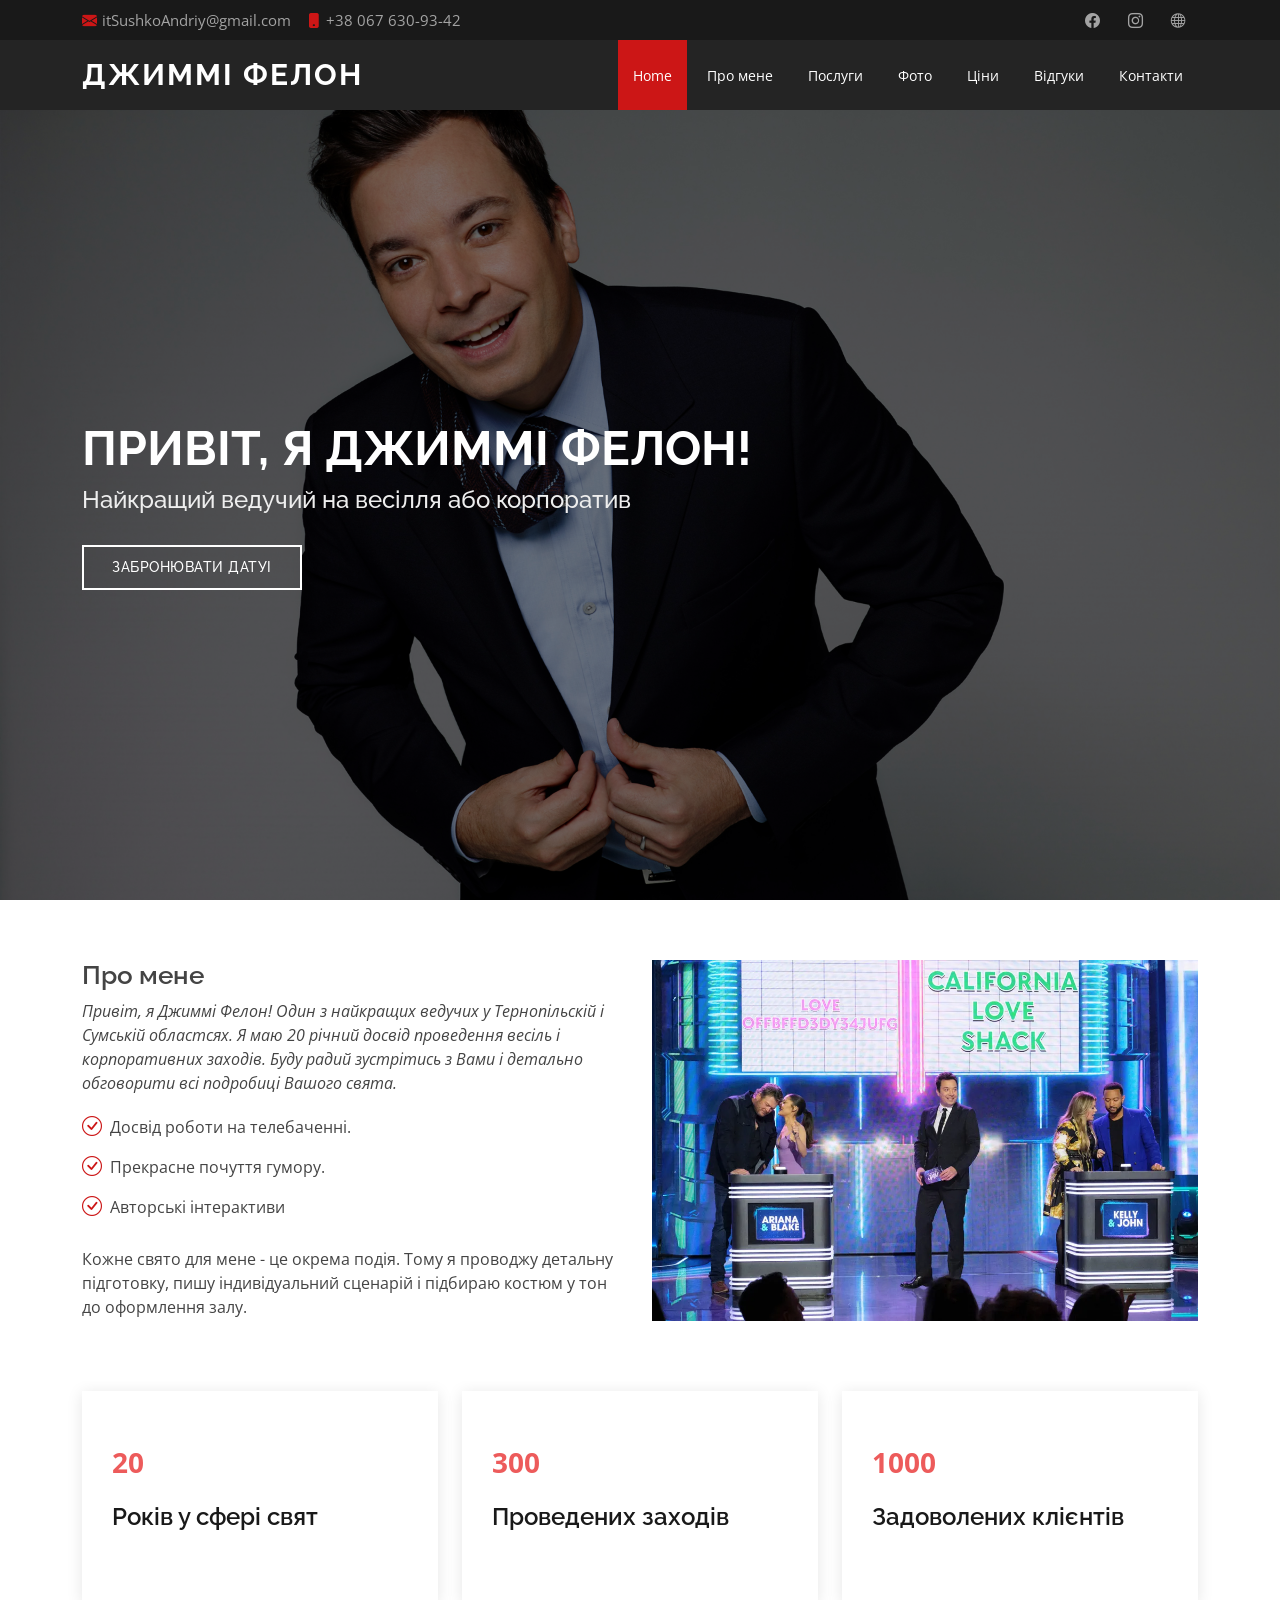
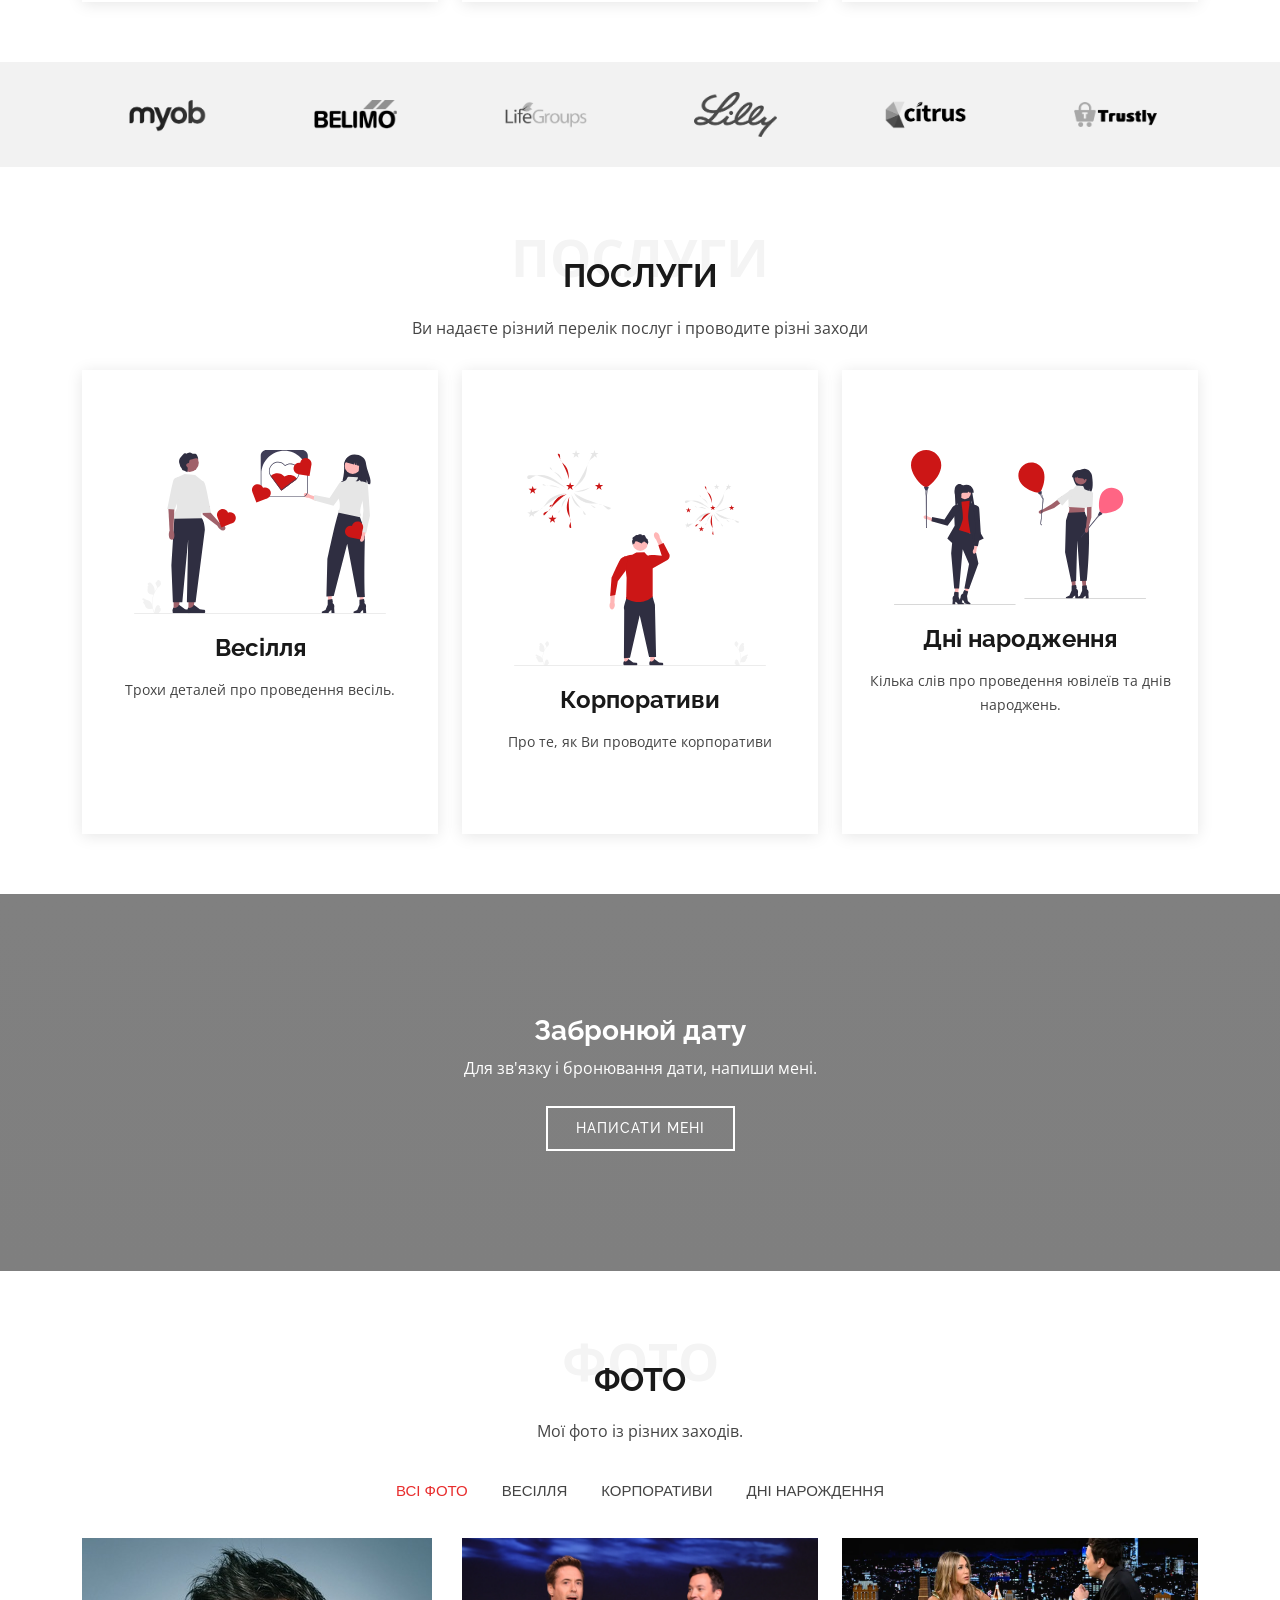
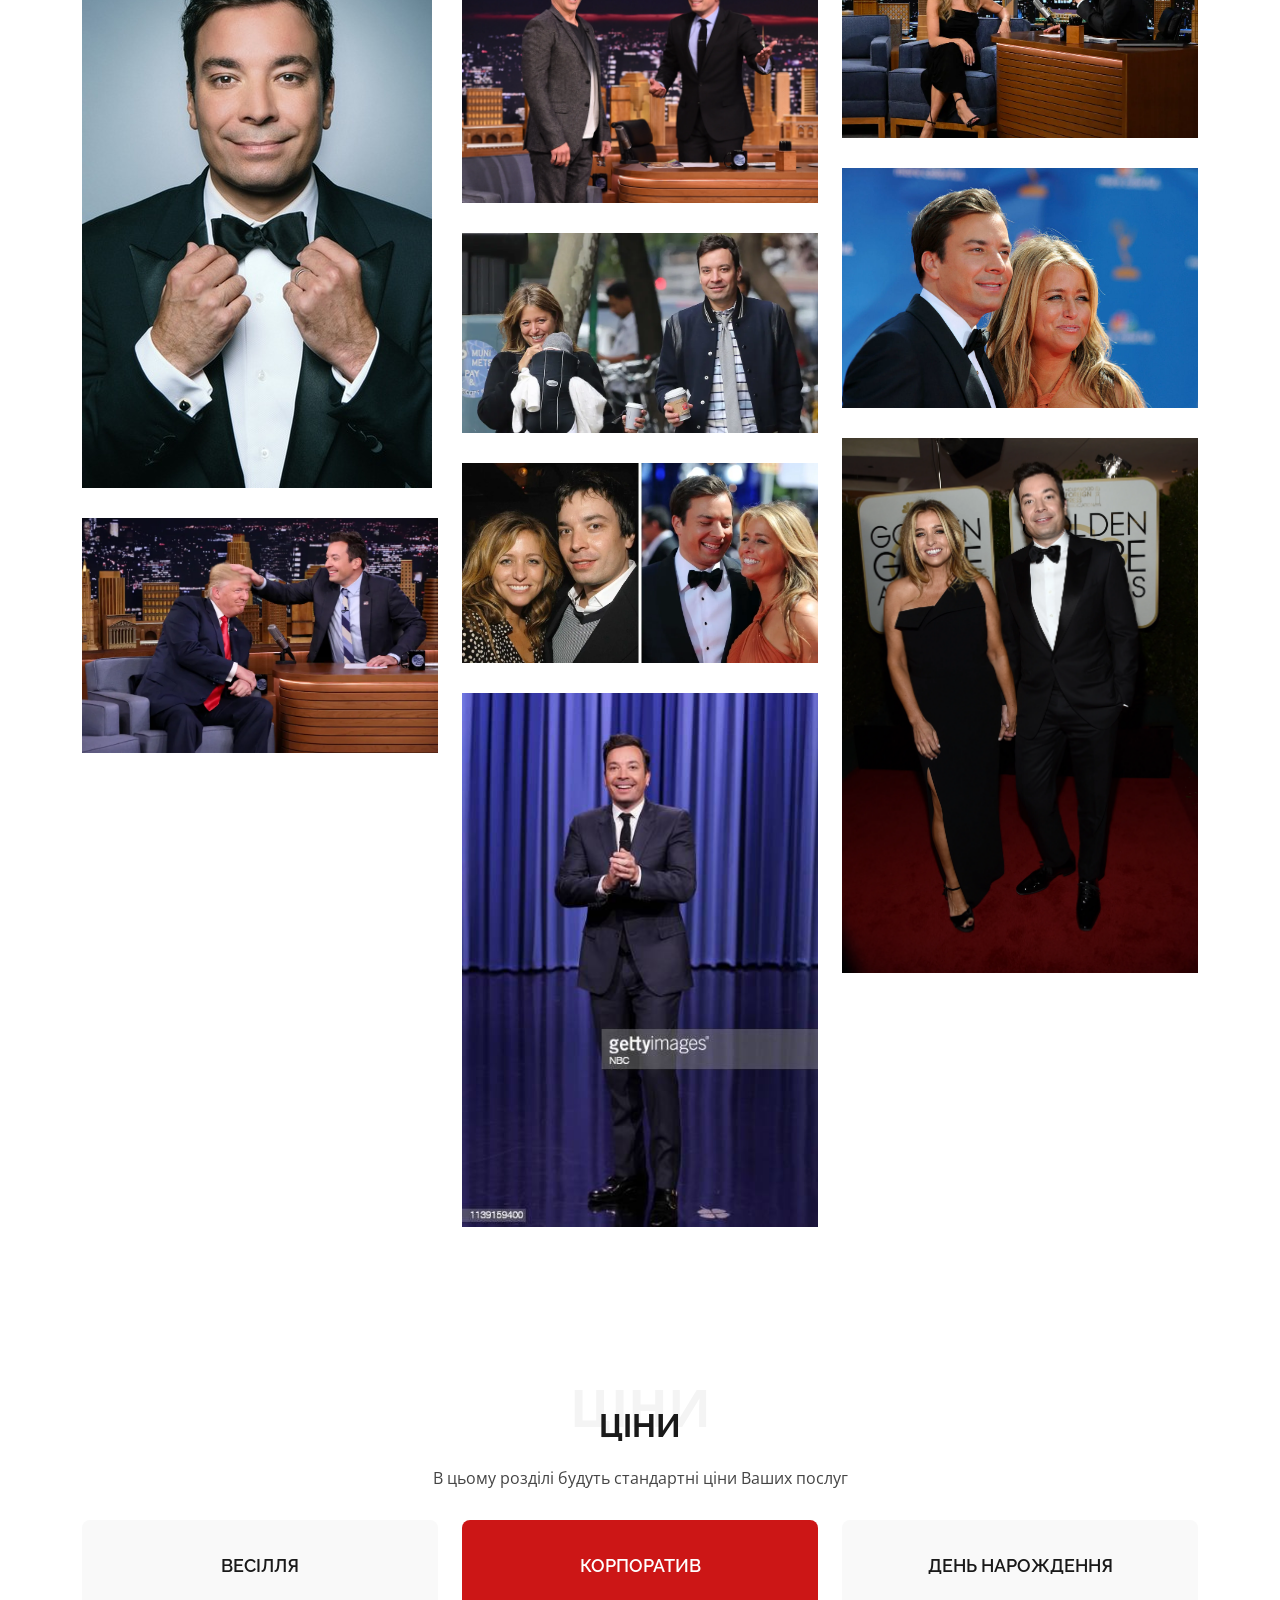
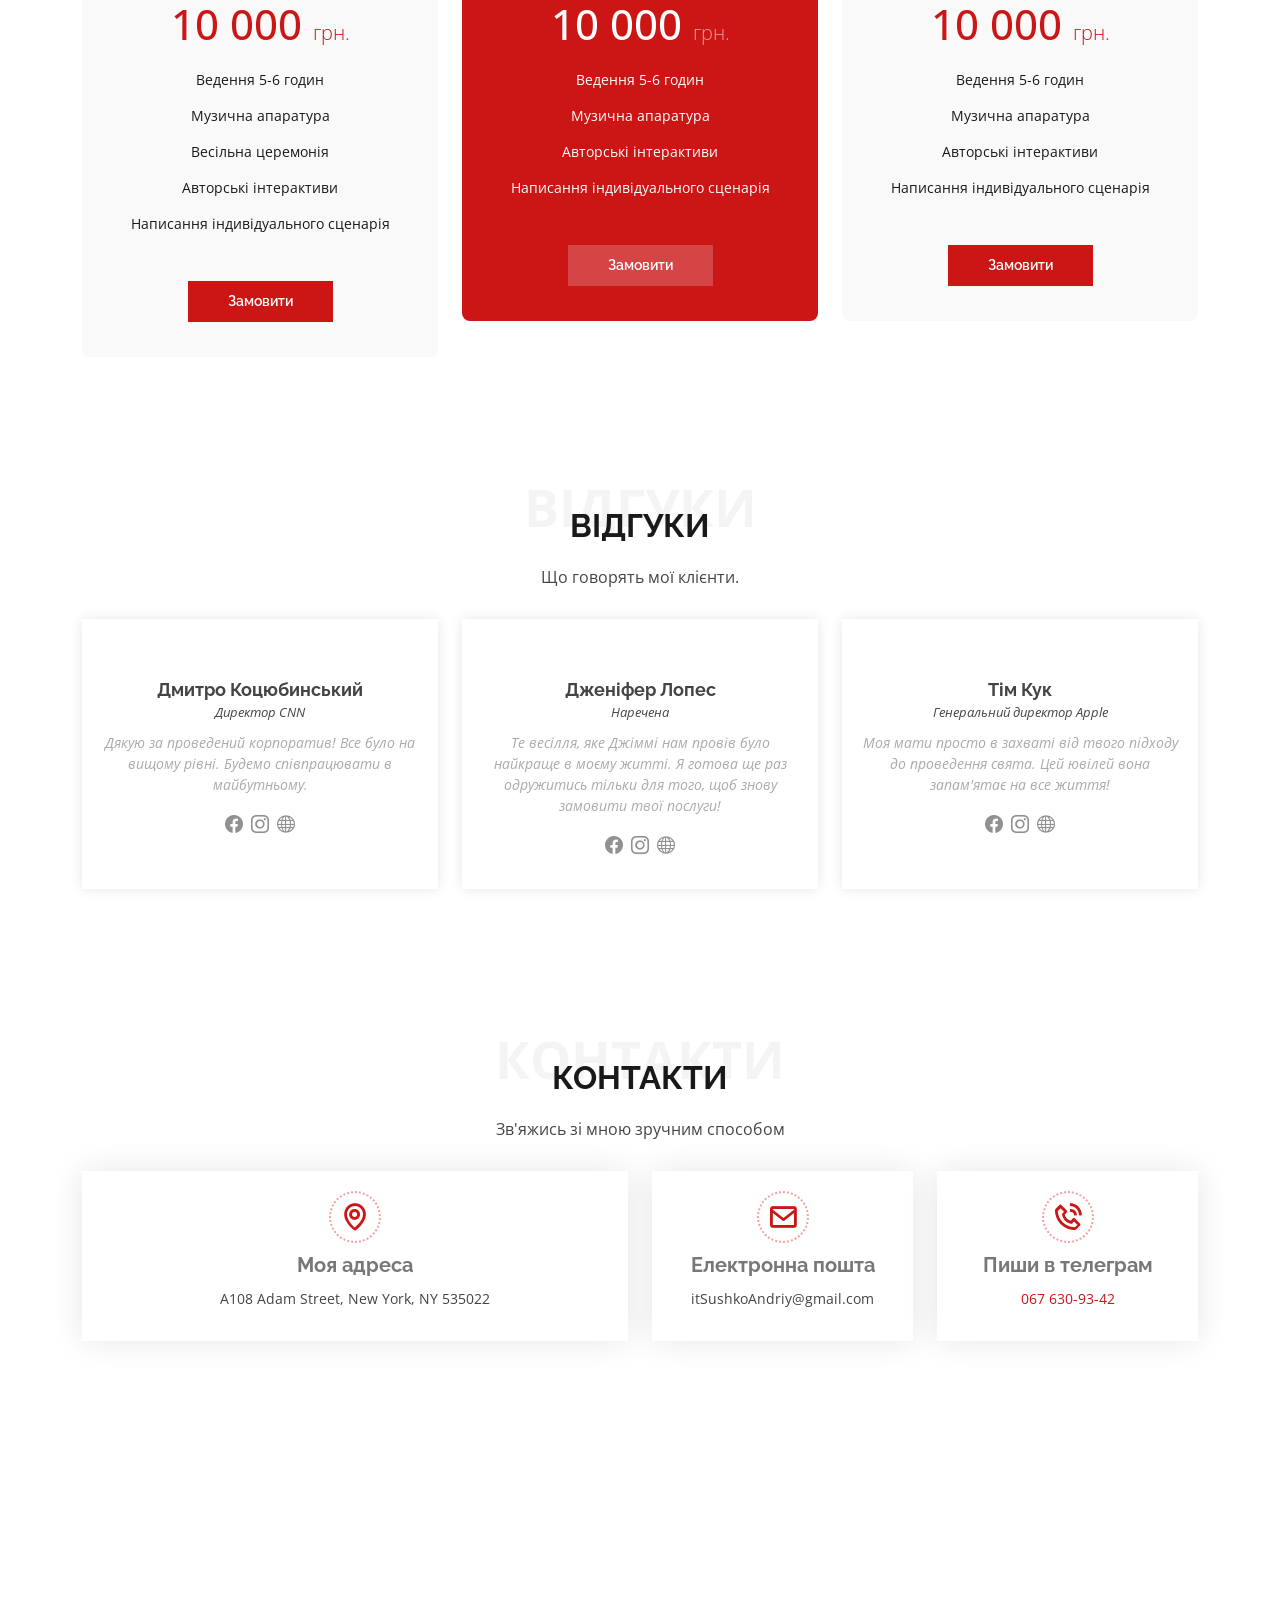
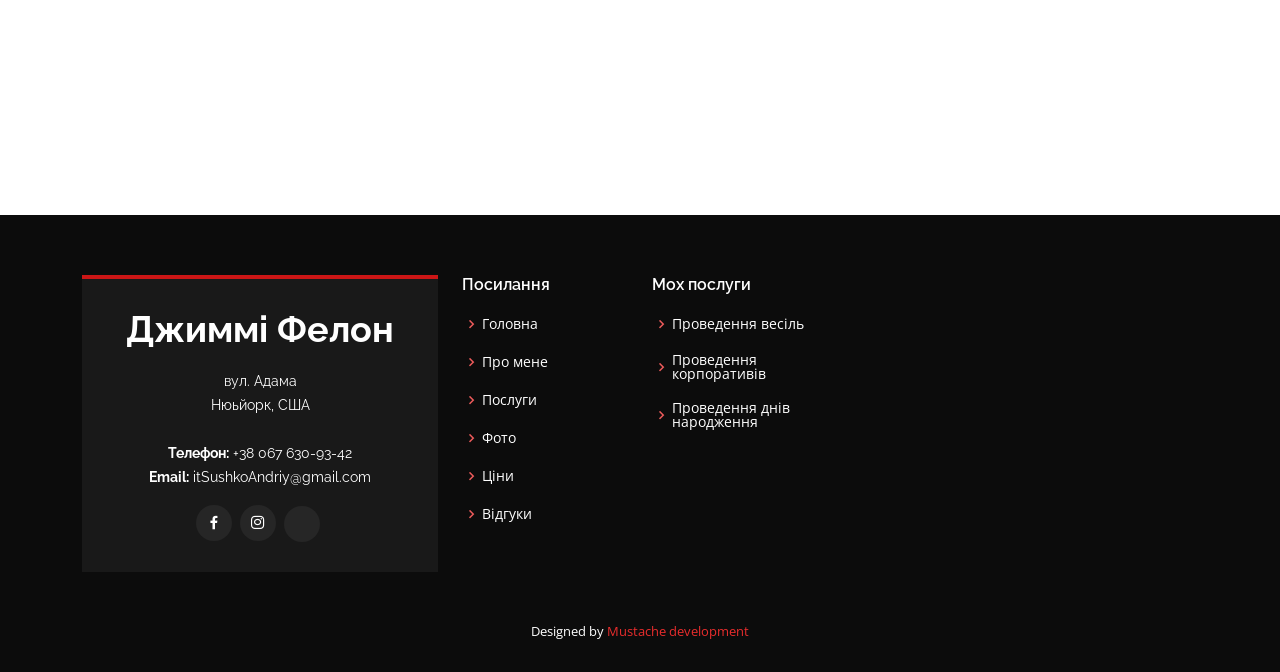
==== commit 63bce7f3: "translate testimonals and contacts" ====
--- a/index.html
+++ b/index.html
@@ -46,10 +46,9 @@
         <i class="bi bi-phone-fill phone-icon"></i> +38 067 630-93-42
       </div>
       <div class="social-links d-none d-md-block">
-        <a href="#" class="twitter"><i class="bi bi-twitter"></i></a>
-        <a href="#" class="facebook"><i class="bi bi-facebook"></i></a>
-        <a href="#" class="instagram"><i class="bi bi-instagram"></i></a>
-        <a href="#" class="linkedin"><i class="bi bi-linkedin"></i></i></a>
+        <a href="https://www.facebook.com/mustachedevelopment" class="facebook"><i class="bi bi-facebook"></i></a>
+        <a href="https://www.instagram.com/mustache.development/" class="instagram"><i class="bi bi-instagram"></i></a>
+        <a href="https://www.mustdev.pp.ua/" class="linkedin"><i class="bi bi-globe"></i></i></a>
       </div>
     </div>
   </section>
@@ -258,7 +257,7 @@
         <div class="row" data-aos="fade-up">
           <div class="col-lg-12 d-flex justify-content-center">
             <ul id="portfolio-flters">
-              <li data-filter="*" class="filter-active">Весілля</li>
+              <li data-filter="*" class="filter-active">Всі фото</li>
               <li data-filter=".filter-app">Весілля</li>
               <li data-filter=".filter-card">Корпоративи</li>
               <li data-filter=".filter-web">Дні нарождення</li>
@@ -378,7 +377,7 @@
           <div class="col-lg-4 col-md-6" data-aos="zoom-in" data-aos-delay="150">
             <div class="box">
               <h3>Весілля</h3>
-              <h4>10 000<span>гривень</span></h4>
+              <h4>10 000 <span>грн.</span></h4>
               <ul>
                 <li>Ведення 5-6 годин</li>
                 <li>Музична апаратура</li>
@@ -387,24 +386,22 @@
                 <li>Написання індивідуального сценарія</li>
               </ul>
               <div class="btn-wrap">
-                <a href="#" class="btn-buy">Buy Now</a>
-              </div>
+                <a href="https://t.me/Alutiy" class="btn-buy" target="_blank">Замовити</a>              </div>
             </div>
           </div>
 
           <div class="col-lg-4 col-md-6 mt-4 mt-md-0" data-aos="zoom-in">
             <div class="box featured">
               <h3>Корпоратив</h3>
-              <h4>10 000<span>гривень</span></h4>
+              <h4>10 000 <span>грн.</span></h4>
               <ul>
-                <li>Aida dere</li>
-                <li>Nec feugiat nisl</li>
-                <li>Nulla at volutpat dola</li>
-                <li>Pharetra massa</li>
-                <li class="na">Massa ultricies mi</li>
+                <li>Ведення 5-6 годин</li>
+                <li>Музична апаратура</li>
+                <li>Авторські інтерактиви</li>
+                <li>Написання індивідуального сценарія</li>
               </ul>
               <div class="btn-wrap">
-                <a href="#" class="btn-buy">Buy Now</a>
+                <a href="https://t.me/Alutiy" class="btn-buy" target="_blank">Замовити</a>
               </div>
             </div>
           </div>
@@ -412,16 +409,15 @@
           <div class="col-lg-4 col-md-6 mt-4 mt-lg-0" data-aos="zoom-in" data-aos-delay="150">
             <div class="box">
               <h3>День нарождення</h3>
-              <h4>10 000<span>гривень</span></h4>
+              <h4>10 000 <span>грн.</span></h4>
               <ul>
-                <li>Aida dere</li>
-                <li>Nec feugiat nisl</li>
-                <li>Nulla at volutpat dola</li>
-                <li>Pharetra massa</li>
-                <li>Massa ultricies mi</li>
+                <li>Ведення 5-6 годин</li>
+                <li>Музична апаратура</li>
+                <li>Авторські інтерактиви</li>
+                <li>Написання індивідуального сценарія</li>
               </ul>
               <div class="btn-wrap">
-                <a href="#" class="btn-buy">Buy Now</a>
+                <a href="https://t.me/Alutiy" class="btn-buy" target="_blank">Замовити</a>
               </div>
             </div>
           </div>
@@ -445,16 +441,15 @@
           <div class="col-lg-4 col-md-6 d-flex align-items-stretch" data-aos="zoom-in">
             <div class="member">
               <img src="assets/img/team/team-1.jpg" alt="">
-              <h4>Walter White</h4>
-              <span>Chief Executive Officer</span>
+              <h4>Дмитро Коцюбинський</h4>
+              <span>Директор CNN</span>
               <p>
-                Magni qui quod omnis unde et eos fuga et exercitationem. Odio veritatis perspiciatis quaerat qui aut aut aut
+                Дякую за проведений корпоратив! Все було на вищому рівні. Будемо співпрацювати в майбутньому.
               </p>
               <div class="social">
-                <a href=""><i class="bi bi-twitter"></i></a>
-                <a href=""><i class="bi bi-facebook"></i></a>
-                <a href=""><i class="bi bi-instagram"></i></a>
-                <a href=""><i class="bi bi-linkedin"></i></a>
+                <a href="https://www.facebook.com/mustachedevelopment"><i class="bi bi-facebook"></i></a>
+                <a href="https://www.instagram.com/mustache.development/"><i class="bi bi-instagram"></i></a>
+                <a href="https://www.mustdev.pp.ua/"><i class="bi bi-globe"></i></a>
               </div>
             </div>
           </div>
@@ -462,16 +457,15 @@
           <div class="col-lg-4 col-md-6 d-flex align-items-stretch" data-aos="zoom-in">
             <div class="member">
               <img src="assets/img/team/team-2.jpg" alt="">
-              <h4>Sarah Jhinson</h4>
-              <span>Product Manager</span>
+              <h4>Дженіфер Лопес</h4>
+              <span>Наречена</span>
               <p>
-                Repellat fugiat adipisci nemo illum nesciunt voluptas repellendus. In architecto rerum rerum temporibus
+                Те весілля, яке Джіммі нам провів було найкраще в моєму житті. Я готова ще раз одружитись тільки для того, щоб знову замовити твої послуги!
               </p>
               <div class="social">
-                <a href=""><i class="bi bi-twitter"></i></a>
-                <a href=""><i class="bi bi-facebook"></i></a>
-                <a href=""><i class="bi bi-instagram"></i></a>
-                <a href=""><i class="bi bi-linkedin"></i></a>
+                <a href="https://www.facebook.com/mustachedevelopment"><i class="bi bi-facebook"></i></a>
+                <a href="https://www.instagram.com/mustache.development/"><i class="bi bi-instagram"></i></a>
+                <a href="https://www.mustdev.pp.ua/"><i class="bi bi-globe"></i></a>
               </div>
             </div>
           </div>
@@ -479,16 +473,15 @@
           <div class="col-lg-4 col-md-6 d-flex align-items-stretch" data-aos="zoom-in">
             <div class="member">
               <img src="assets/img/team/team-3.jpg" alt="">
-              <h4>William Anderson</h4>
-              <span>CTO</span>
+              <h4>Тім Кук</h4>
+              <span>Генеральний директор Apple</span>
               <p>
-                Voluptas necessitatibus occaecati quia. Earum totam consequuntur qui porro et laborum toro des clara
+                Моя мати просто в захваті від твого підходу до проведення свята. Цей ювілей вона запам'ятає на все життя!
               </p>
               <div class="social">
-                <a href=""><i class="bi bi-twitter"></i></a>
-                <a href=""><i class="bi bi-facebook"></i></a>
-                <a href=""><i class="bi bi-instagram"></i></a>
-                <a href=""><i class="bi bi-linkedin"></i></a>
+                <a href="https://www.facebook.com/mustachedevelopment"><i class="bi bi-facebook"></i></a>
+                <a href="https://www.instagram.com/mustache.development/"><i class="bi bi-instagram"></i></a>
+                <a href="https://www.mustdev.pp.ua/"><i class="bi bi-globe"></i></a>
               </div>
             </div>
           </div>
@@ -503,16 +496,16 @@
       <div class="container">
 
         <div class="section-title">
-          <span>Contact</span>
-          <h2>Contact</h2>
-          <p>Sit sint consectetur velit quisquam cupiditate impedit suscipit alias</p>
+          <span>Контакти</span>
+          <h2>Контакти</h2>
+          <p>Зв'яжись зі мною зручним способом</p>
         </div>
 
         <div class="row" data-aos="fade-up">
           <div class="col-lg-6">
             <div class="info-box mb-4">
               <i class="bx bx-map"></i>
-              <h3>Our Address</h3>
+              <h3>Моя адреса</h3>
               <p>A108 Adam Street, New York, NY 535022</p>
             </div>
           </div>
@@ -520,16 +513,16 @@
           <div class="col-lg-3 col-md-6">
             <div class="info-box  mb-4">
               <i class="bx bx-envelope"></i>
-              <h3>Email Us</h3>
-              <p>contact@example.com</p>
+              <h3>Електронна пошта</h3>
+              <p>itSushkoAndriy@gmail.com</p>
             </div>
           </div>
 
           <div class="col-lg-3 col-md-6">
             <div class="info-box  mb-4">
               <i class="bx bx-phone-call"></i>
-              <h3>Call Us</h3>
-              <p>+1 5589 55488 55</p>
+              <h3>Пиши в телеграм</h3>
+              <p><a href="https://t.me/Alutiy" class="btn-buy" target="_blank">067 630-93-42</a></p>
             </div>
           </div>
 
@@ -537,11 +530,11 @@
 
         <div class="row" data-aos="fade-up">
 
-          <div class="col-lg-6 ">
+          <div class="col-lg-12 ">
             <iframe class="mb-4 mb-lg-0" src="https://www.google.com/maps/embed?pb=!1m14!1m8!1m3!1d12097.433213460943!2d-74.0062269!3d40.7101282!3m2!1i1024!2i768!4f13.1!3m3!1m2!1s0x0%3A0xb89d1fe6bc499443!2sDowntown+Conference+Center!5e0!3m2!1smk!2sbg!4v1539943755621" frameborder="0" style="border:0; width: 100%; height: 384px;" allowfullscreen></iframe>
           </div>
 
-          <div class="col-lg-6">
+          <!-- <div class="col-lg-6">
             <form action="forms/contact.php" method="post" role="form" class="php-email-form">
               <div class="row">
                 <div class="col-md-6 form-group">
@@ -564,7 +557,7 @@
               </div>
               <div class="text-center"><button type="submit">Send Message</button></div>
             </form>
-          </div>
+          </div> -->
 
         </div>
 
@@ -581,68 +574,55 @@
 
           <div class="col-lg-4 col-md-6">
             <div class="footer-info">
-              <h3>Day</h3>
+              <h3>Джиммі Фелон</h3>
               <p>
-                A108 Adam Street <br>
-                NY 535022, USA<br><br>
-                <strong>Phone:</strong> +1 5589 55488 55<br>
-                <strong>Email:</strong> info@example.com<br>
+                вул. Адама<br>
+                Нюьйорк, США<br><br>
+                <strong>Телефон:</strong> +38 067 630-93-42<br>
+                <strong>Email:</strong> itSushkoAndriy@gmail.com<br>
               </p>
               <div class="social-links mt-3">
-                <a href="#" class="twitter"><i class="bx bxl-twitter"></i></a>
-                <a href="#" class="facebook"><i class="bx bxl-facebook"></i></a>
-                <a href="#" class="instagram"><i class="bx bxl-instagram"></i></a>
-                <a href="#" class="google-plus"><i class="bx bxl-skype"></i></a>
-                <a href="#" class="linkedin"><i class="bx bxl-linkedin"></i></a>
-              </div>
-            </div>
-          </div>
-
-          <div class="col-lg-2 col-md-6 footer-links">
-            <h4>Useful Links</h4>
+                <a href="https://www.facebook.com/mustachedevelopment" class="facebook"><i class="bx bxl-facebook"></i></a>
+                <a href="https://www.instagram.com/mustache.development/" class="instagram"><i class="bx bxl-instagram"></i></a>
+                <a href="https://www.mustdev.pp.ua/" class="linkedin"><i class="bx bxl-global"></i></a>
+              </div>
+            </div>
+          </div>
+
+          <div class="col-lg-2 col-md-3 col-sm-6 footer-links">
+            <h4>Посилання</h4>
             <ul>
-              <li><i class="bx bx-chevron-right"></i> <a href="#">Home</a></li>
-              <li><i class="bx bx-chevron-right"></i> <a href="#">About us</a></li>
-              <li><i class="bx bx-chevron-right"></i> <a href="#">Services</a></li>
-              <li><i class="bx bx-chevron-right"></i> <a href="#">Terms of service</a></li>
-              <li><i class="bx bx-chevron-right"></i> <a href="#">Privacy policy</a></li>
+              <li><i class="bx bx-chevron-right"></i> <a href="#hero">Головна</a></li>
+              <li><i class="bx bx-chevron-right"></i> <a href="#about">Про мене</a></li>
+              <li><i class="bx bx-chevron-right"></i> <a href="#services">Послуги</a></li>
+              <li><i class="bx bx-chevron-right"></i> <a href="#portfolio">Фото</a></li>
+              <li><i class="bx bx-chevron-right"></i> <a href="#pricing">Ціни</a></li>
+              <li><i class="bx bx-chevron-right"></i> <a href="#team">Відгуки</a></li>
             </ul>
           </div>
 
-          <div class="col-lg-2 col-md-6 footer-links">
-            <h4>Our Services</h4>
+          <div class="col-lg-2 col-md-3 col-sm-6 footer-links">
+            <h4>Мох послуги</h4>
             <ul>
-              <li><i class="bx bx-chevron-right"></i> <a href="#">Web Design</a></li>
-              <li><i class="bx bx-chevron-right"></i> <a href="#">Web Development</a></li>
-              <li><i class="bx bx-chevron-right"></i> <a href="#">Product Management</a></li>
-              <li><i class="bx bx-chevron-right"></i> <a href="#">Marketing</a></li>
-              <li><i class="bx bx-chevron-right"></i> <a href="#">Graphic Design</a></li>
+              <li><i class="bx bx-chevron-right"></i> <a href="#">Проведення весіль</a></li>
+              <li><i class="bx bx-chevron-right"></i> <a href="#">Проведення корпоративів</a></li>
+              <li><i class="bx bx-chevron-right"></i> <a href="#">Проведення днів народження</a></li>
             </ul>
           </div>
 
-          <div class="col-lg-4 col-md-6 footer-newsletter">
-            <h4>Our Newsletter</h4>
-            <p>Tamen quem nulla quae legam multos aute sint culpa legam noster magna</p>
-            <form action="" method="post">
-              <input type="email" name="email"><input type="submit" value="Subscribe">
-            </form>
-
-          </div>
+          
 
         </div>
       </div>
     </div>
 
     <div class="container">
-      <div class="copyright">
-        &copy; Copyright <strong><span>Day</span></strong>. All Rights Reserved
-      </div>
       <div class="credits">
         <!-- All the links in the footer should remain intact. -->
         <!-- You can delete the links only if you purchased the pro version. -->
         <!-- Licensing information: https://bootstrapmade.com/license/ -->
         <!-- Purchase the pro version with working PHP/AJAX contact form: https://bootstrapmade.com/day-multipurpose-html-template-for-free/ -->
-        Designed by <a href="https://bootstrapmade.com/">BootstrapMade</a>
+        Designed by <a href="https://mustdev.pp.ua/">Mustache development</a>
       </div>
     </div>
   </footer><!-- End Footer -->
--- a/assets/css/style.css
+++ b/assets/css/style.css
@@ -983,8 +983,7 @@
 }
 
 .pricing .box h4 span {
-  color: #bababa;
-  font-size: 16px;
+  font-size: 20px;
   font-weight: 300;
 }
 
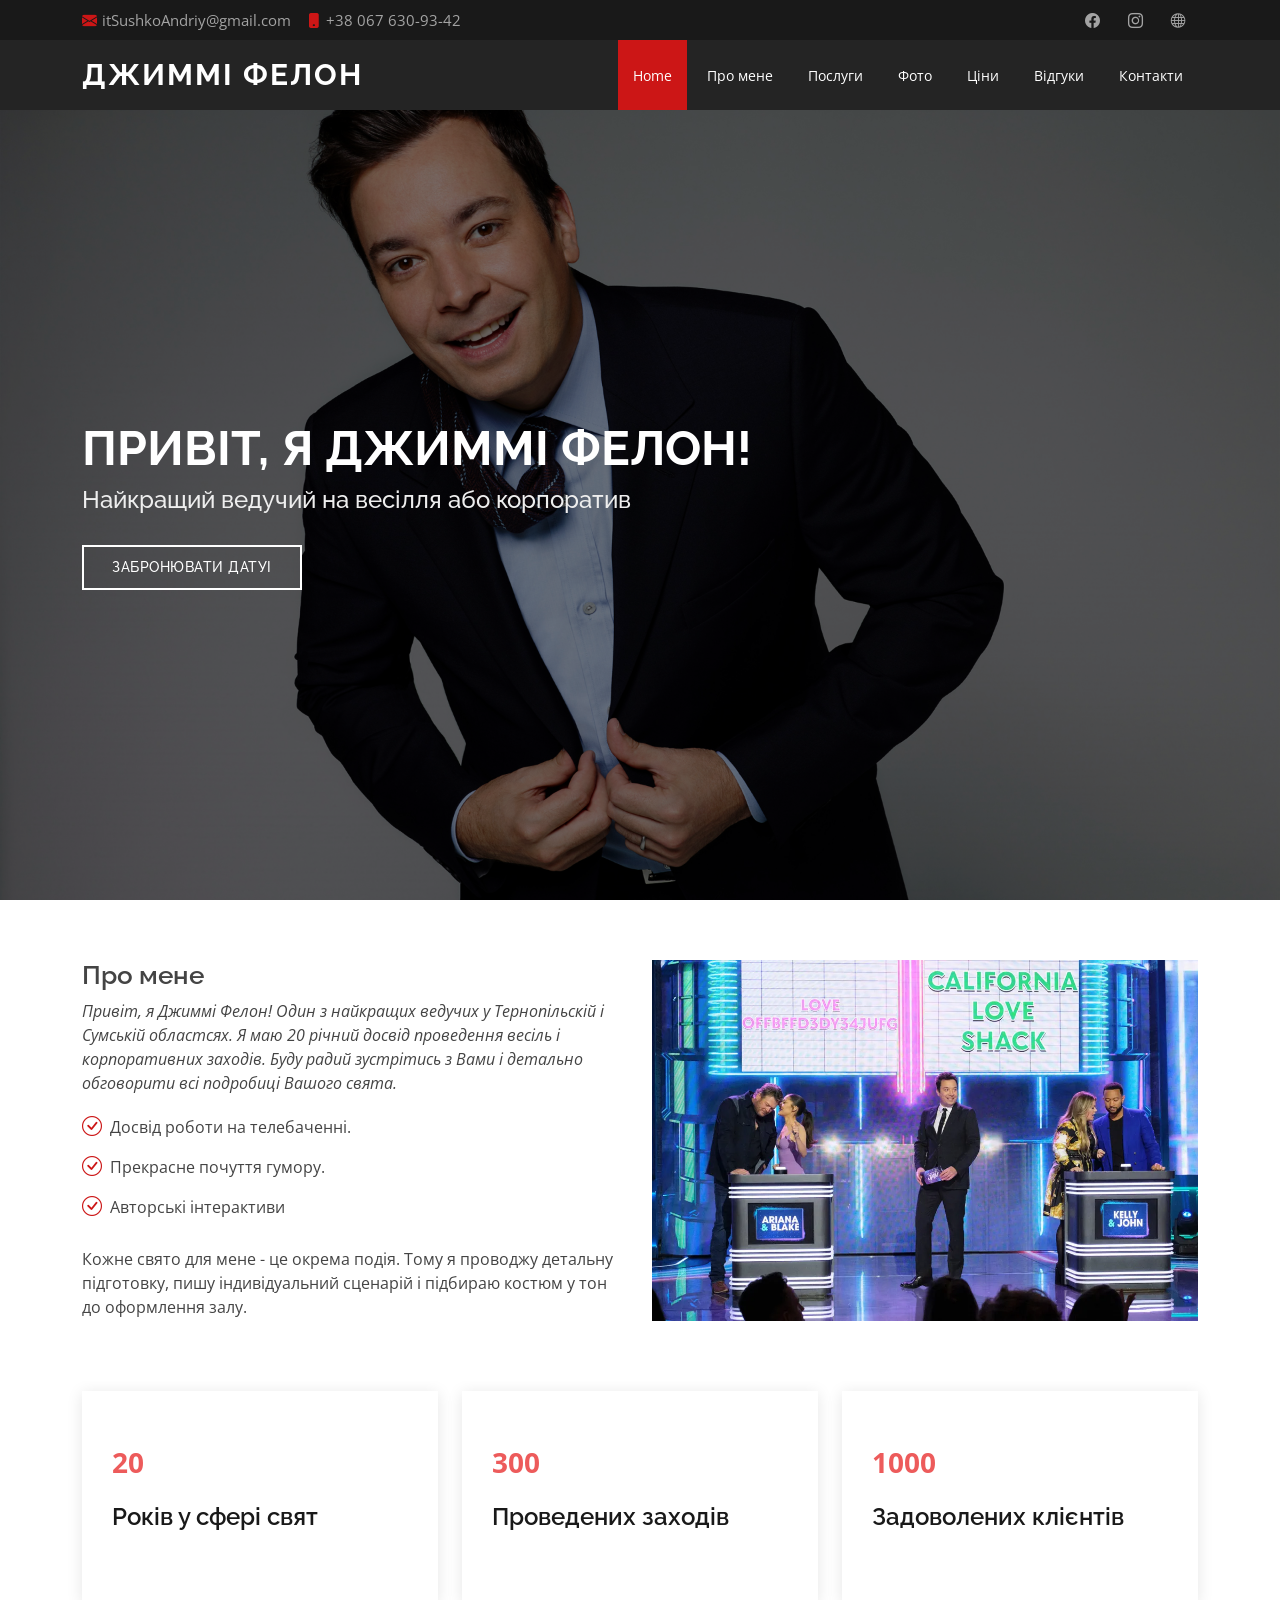
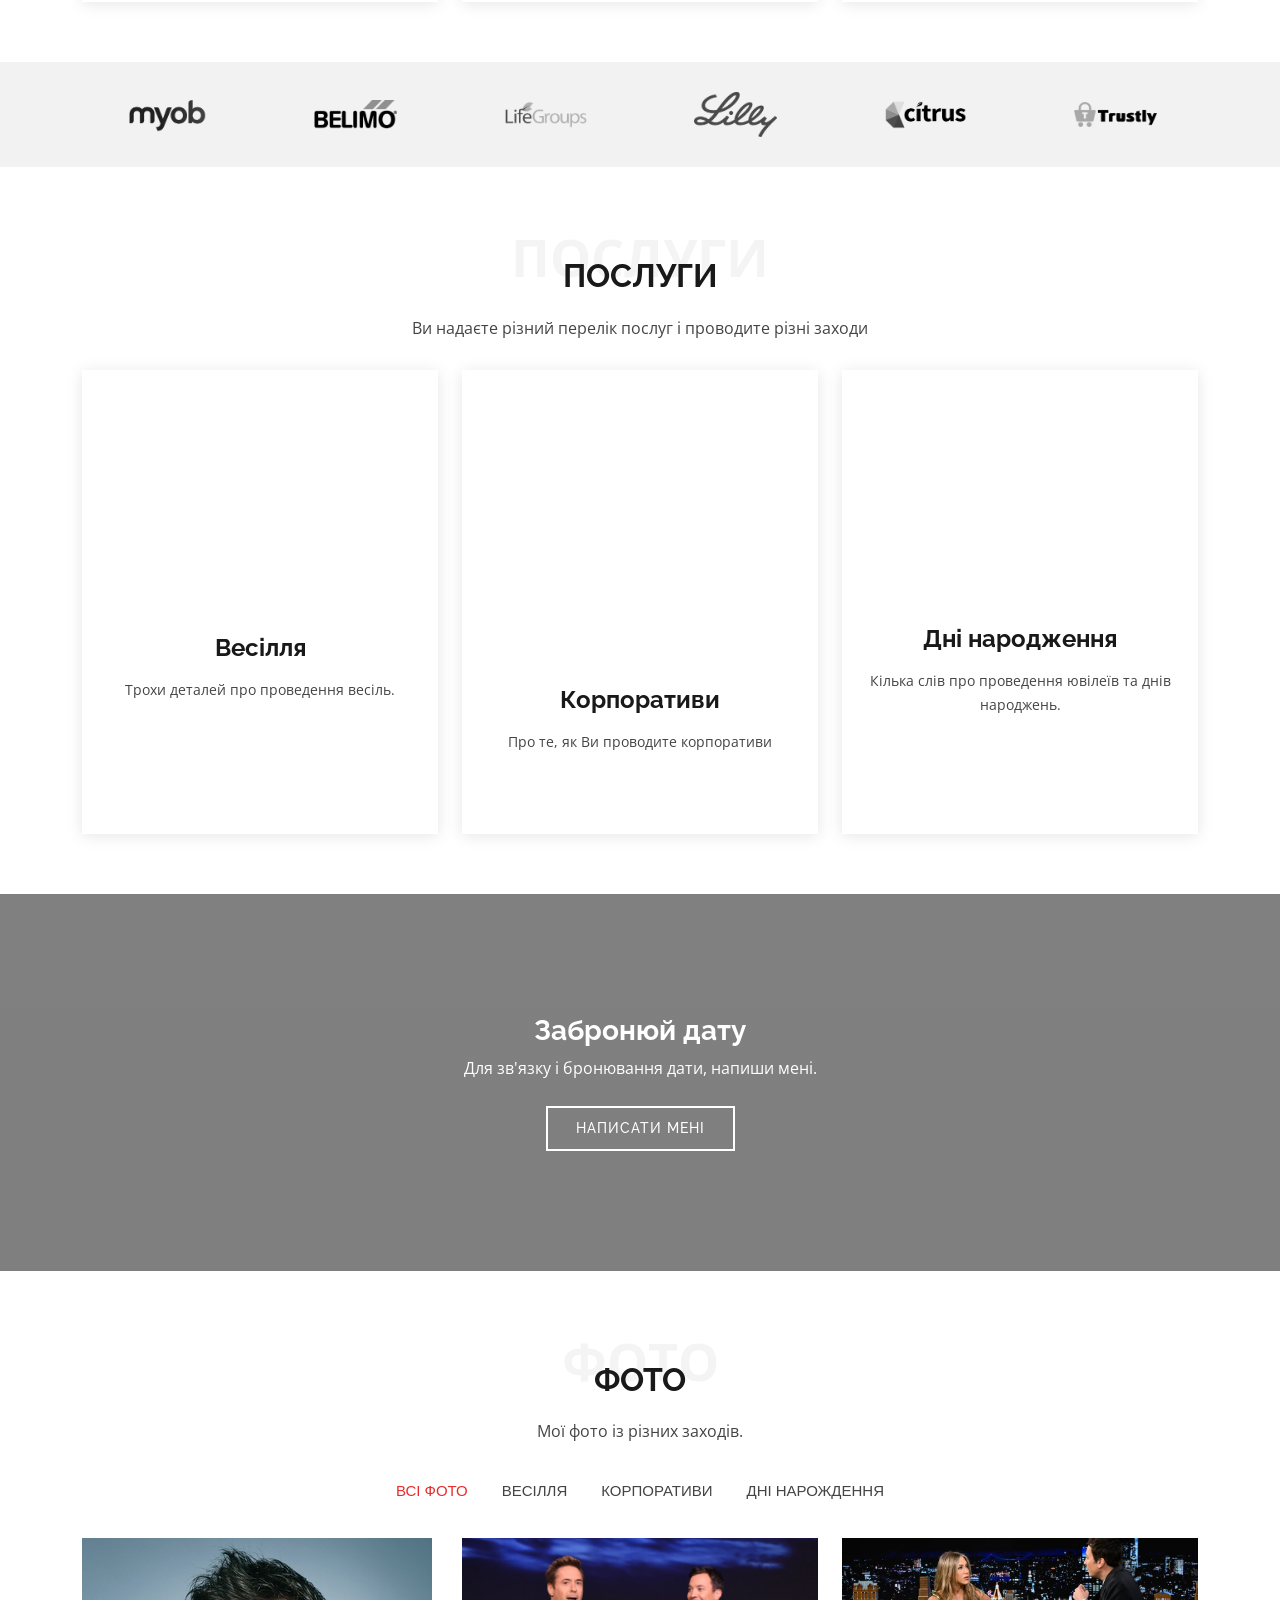
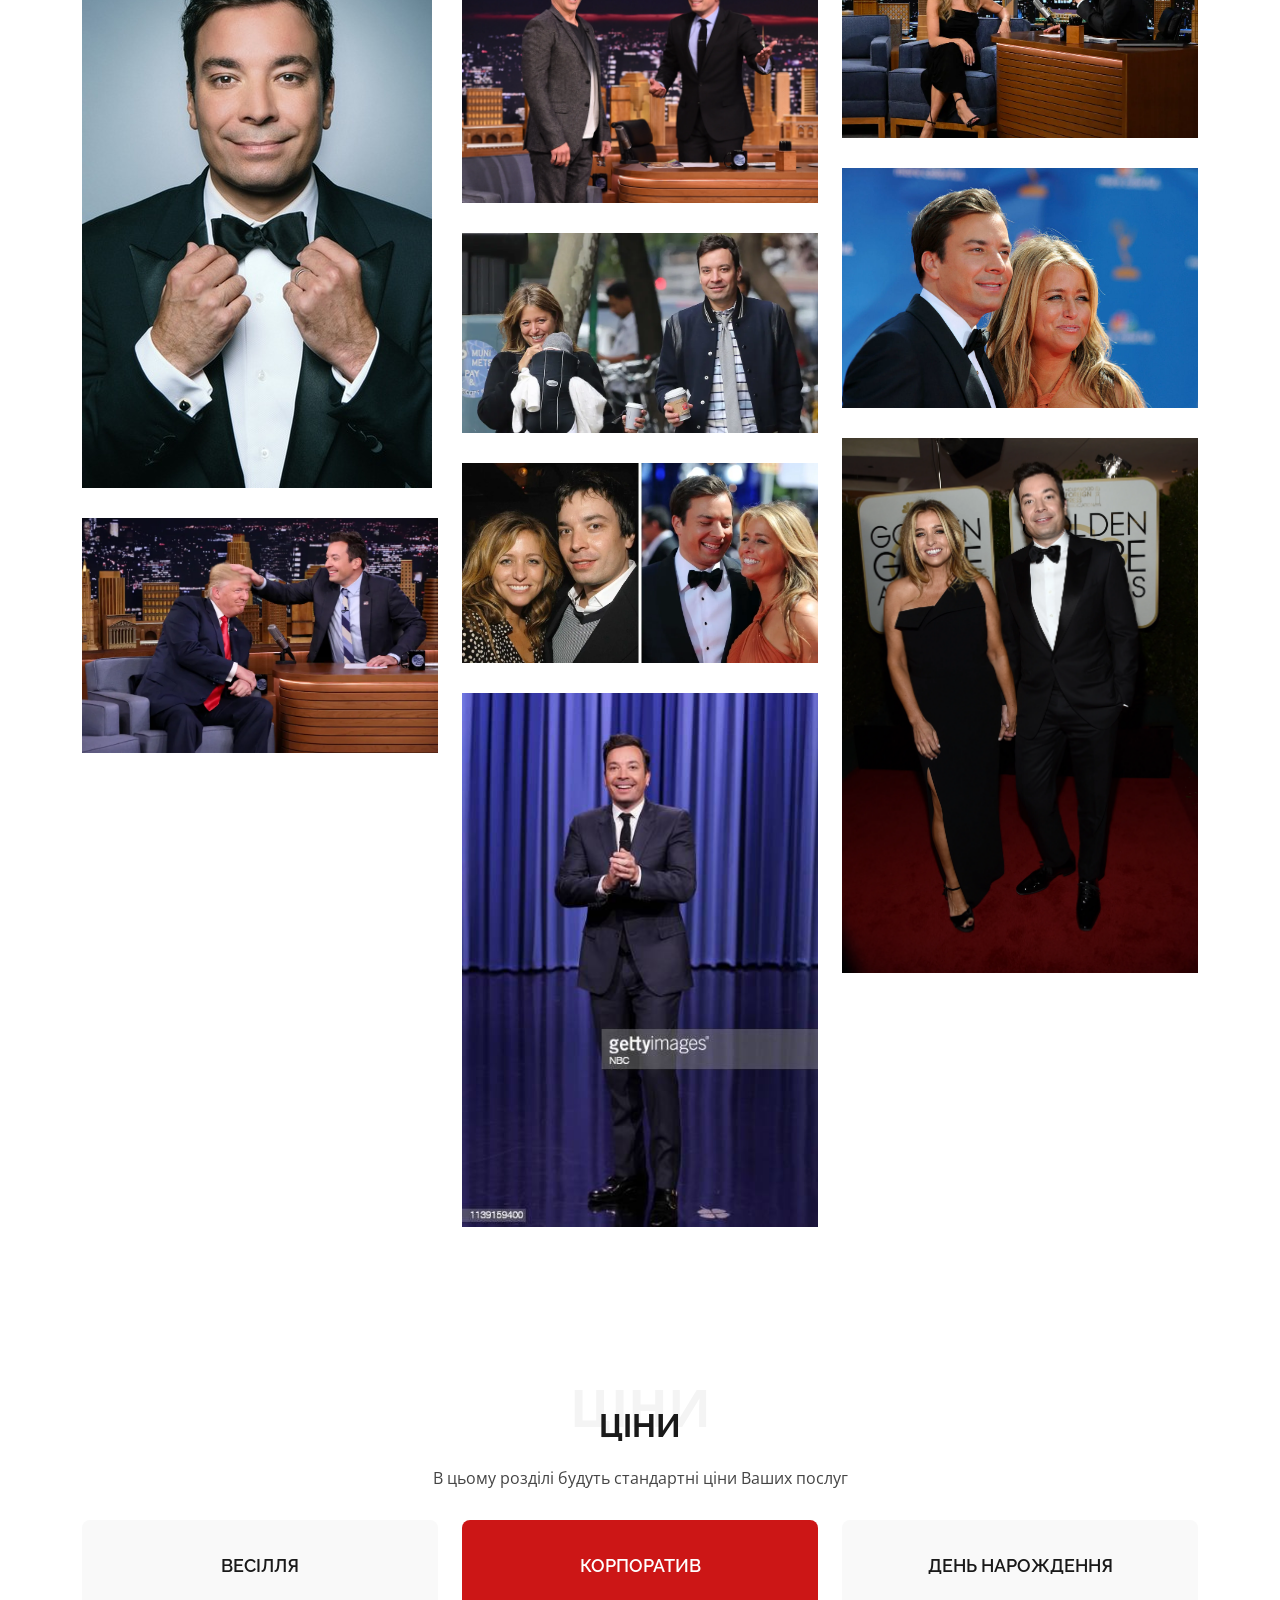
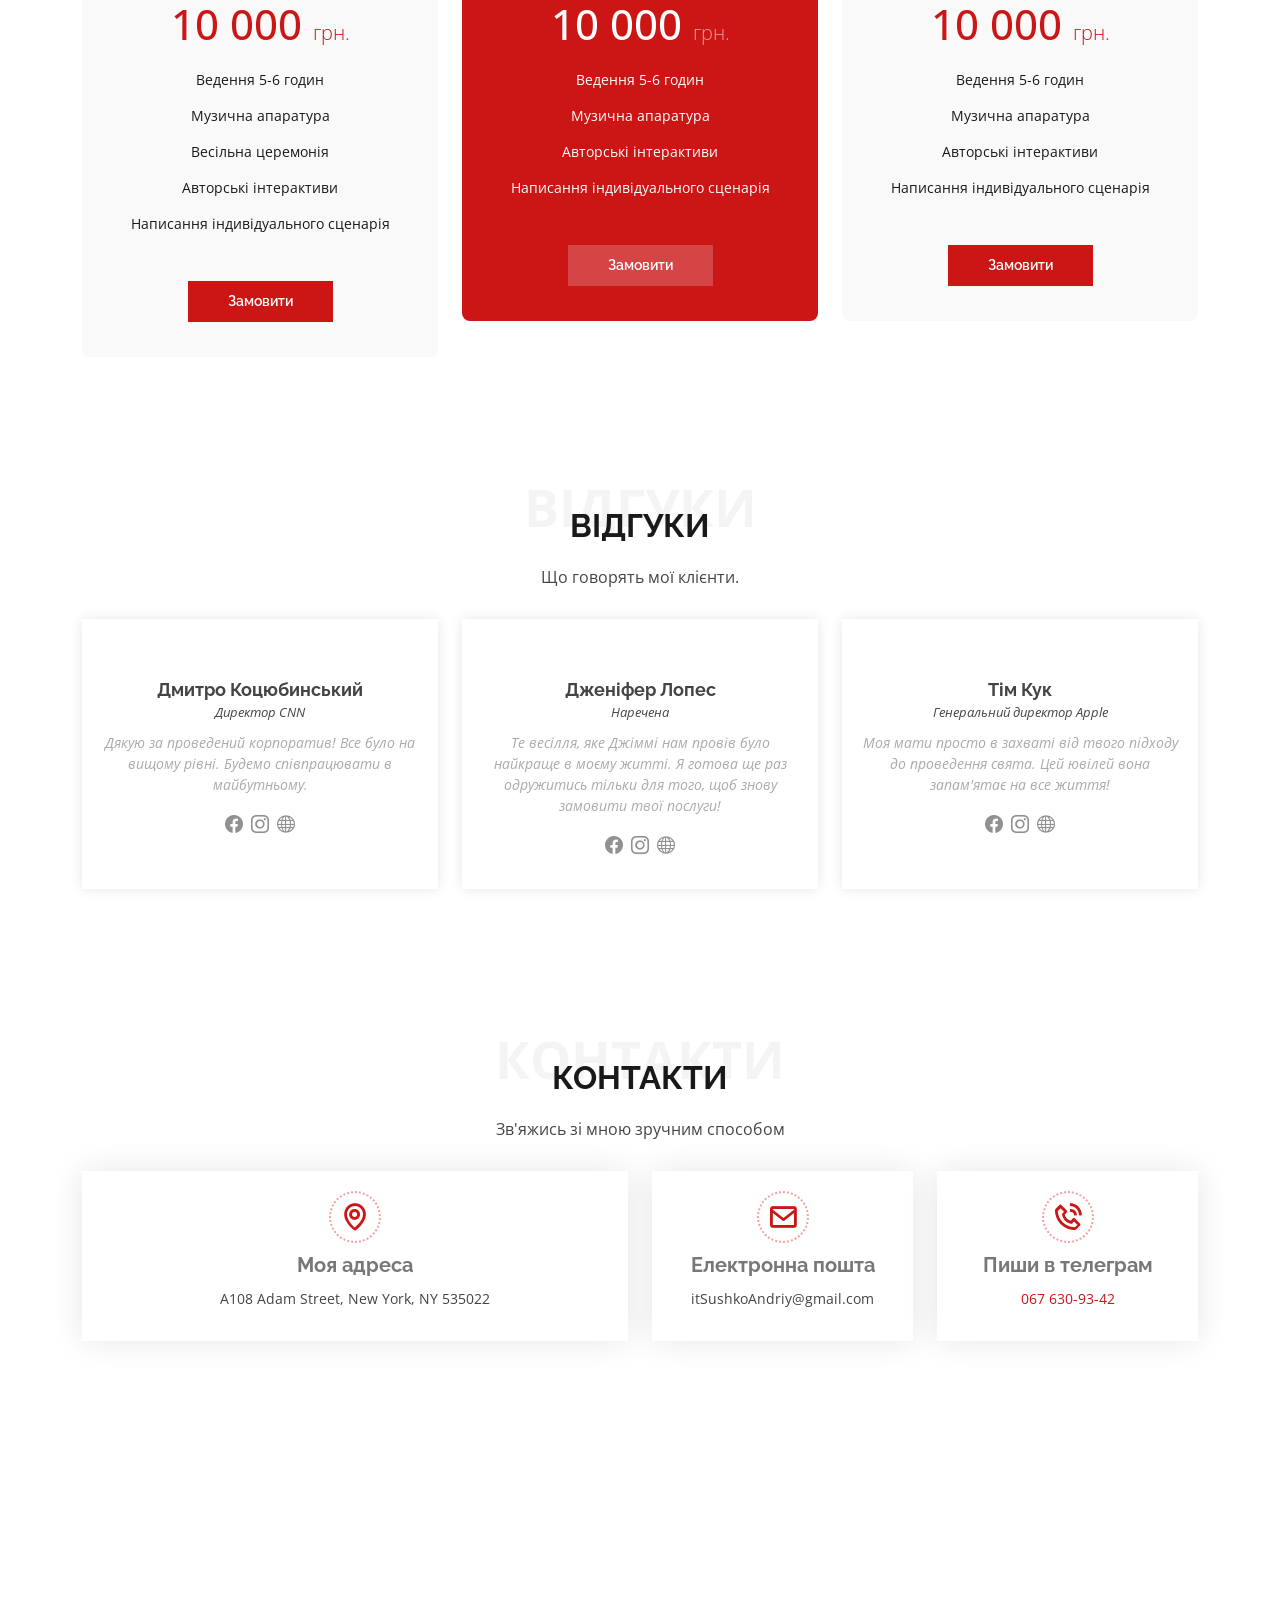
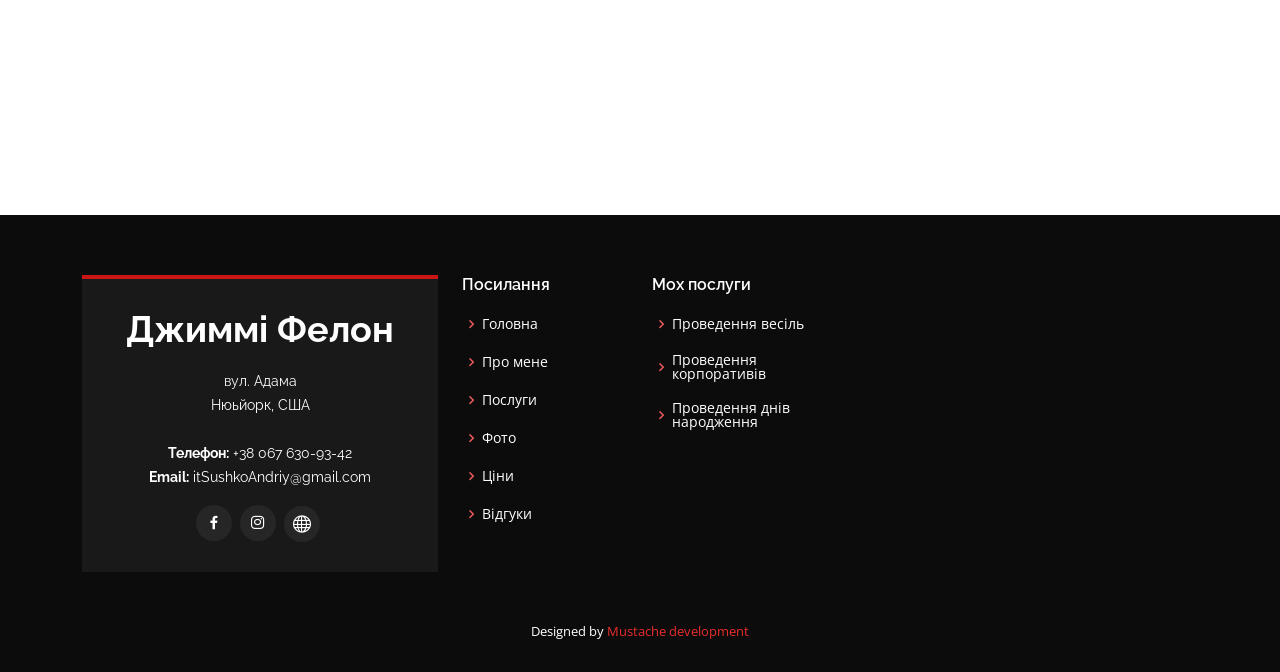
==== commit 9c60480c: "change icon globe in footer-info" ====
--- a/index.html
+++ b/index.html
@@ -584,7 +584,7 @@
               <div class="social-links mt-3">
                 <a href="https://www.facebook.com/mustachedevelopment" class="facebook"><i class="bx bxl-facebook"></i></a>
                 <a href="https://www.instagram.com/mustache.development/" class="instagram"><i class="bx bxl-instagram"></i></a>
-                <a href="https://www.mustdev.pp.ua/" class="linkedin"><i class="bx bxl-global"></i></a>
+                <a href="https://www.mustdev.pp.ua/" class="linkedin"><i class="bi bi-globe"></i></a>
               </div>
             </div>
           </div>
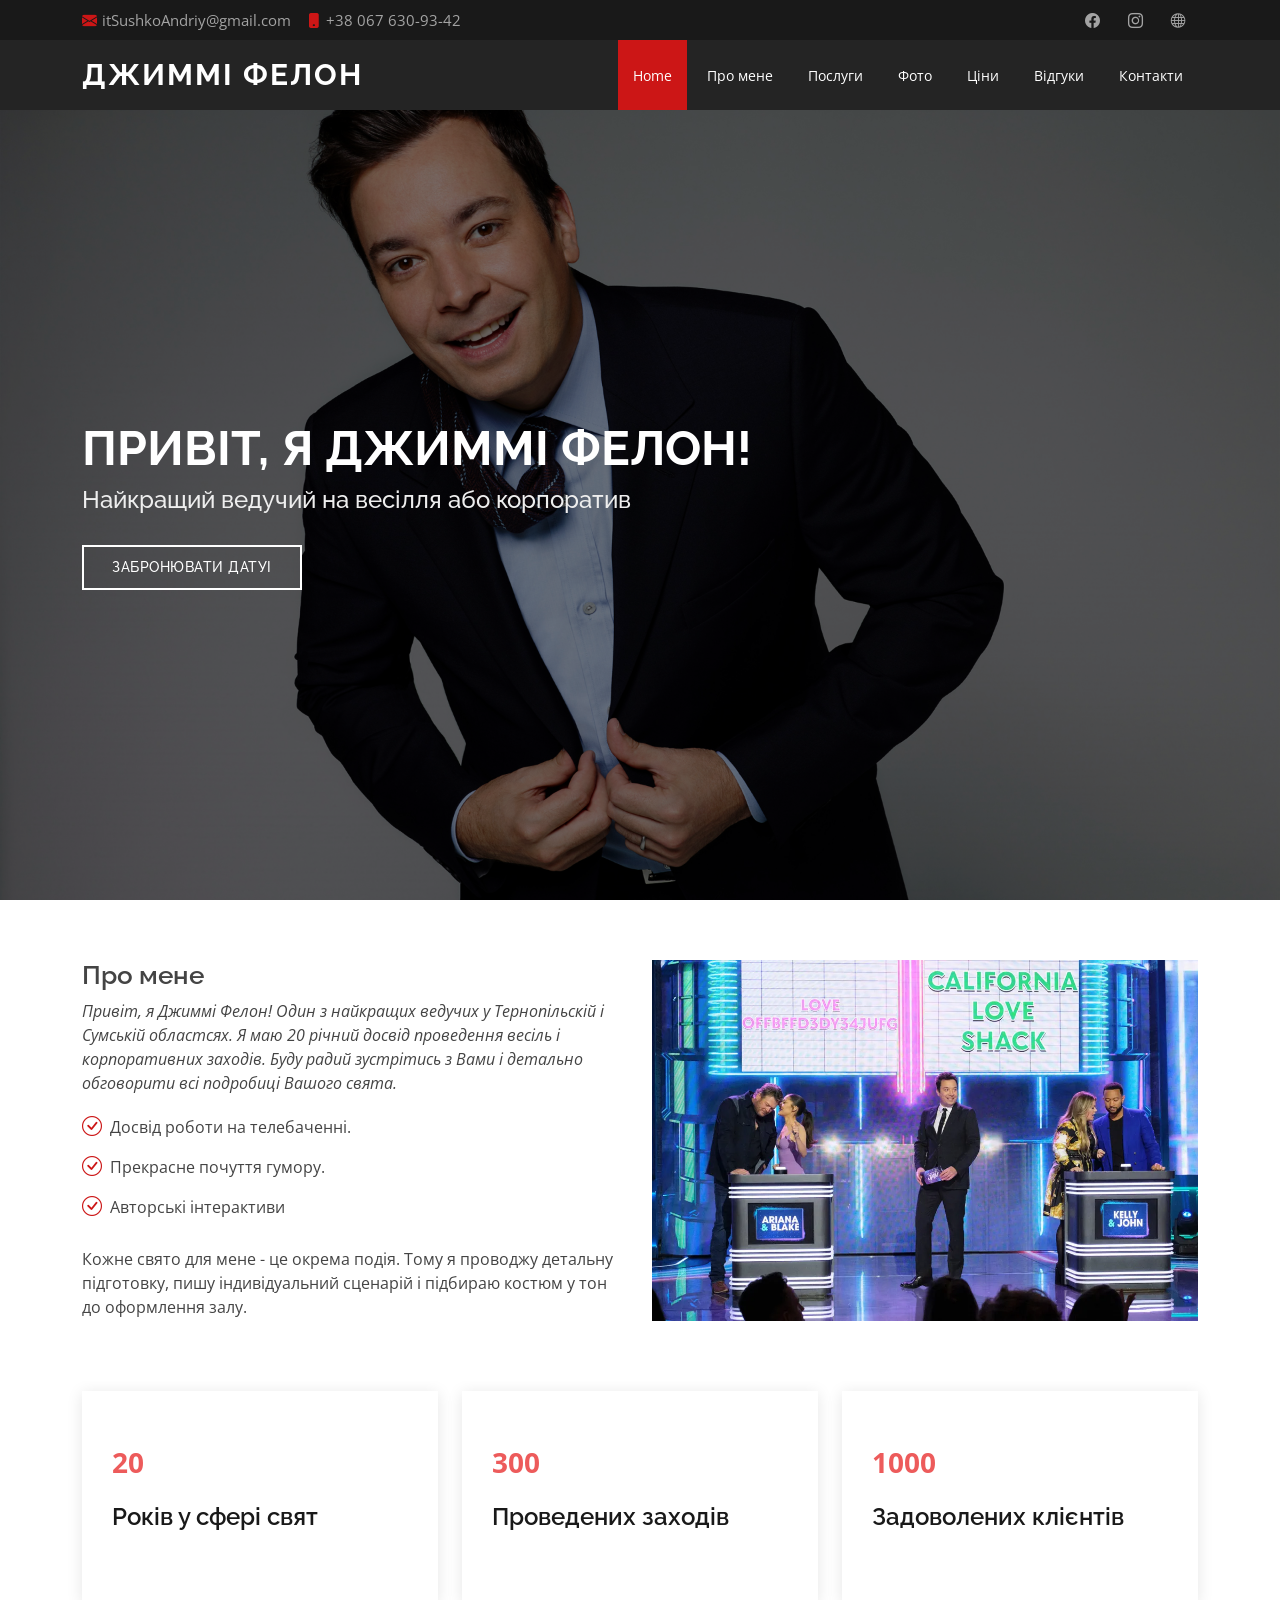
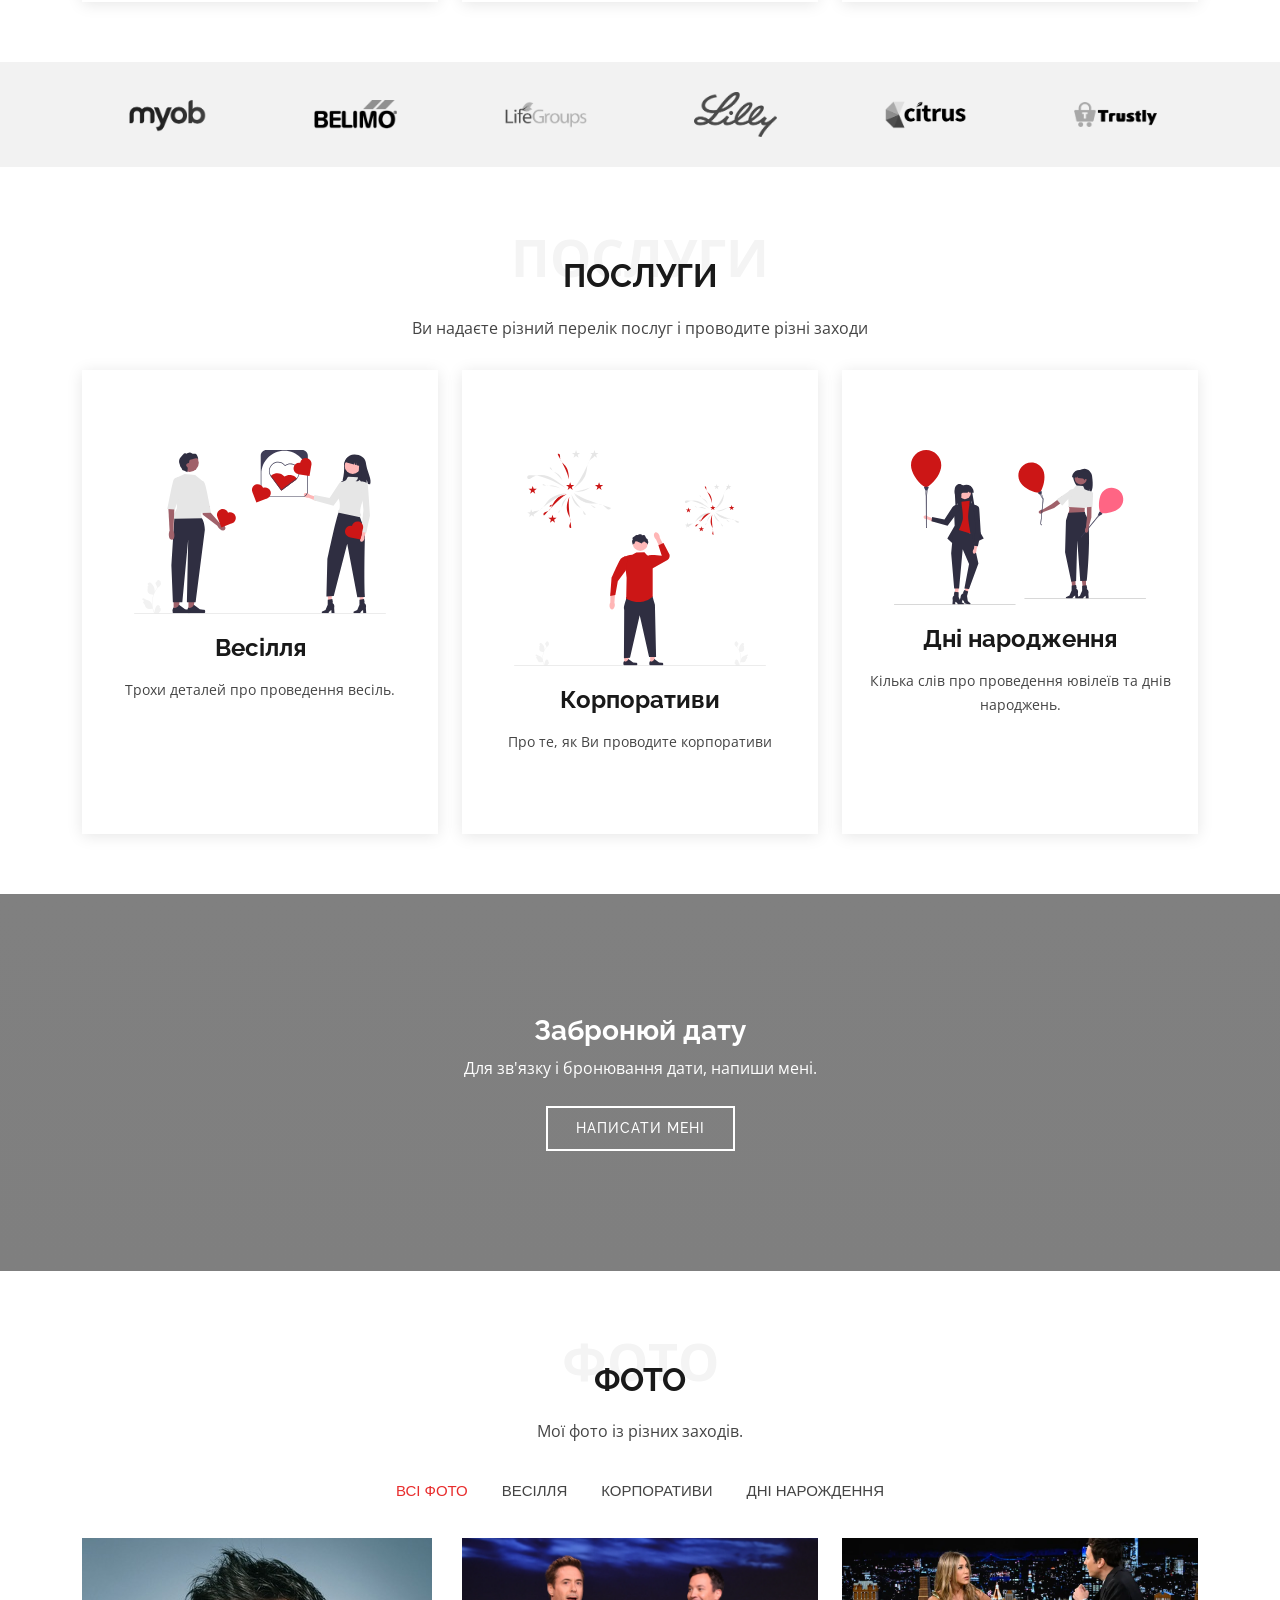
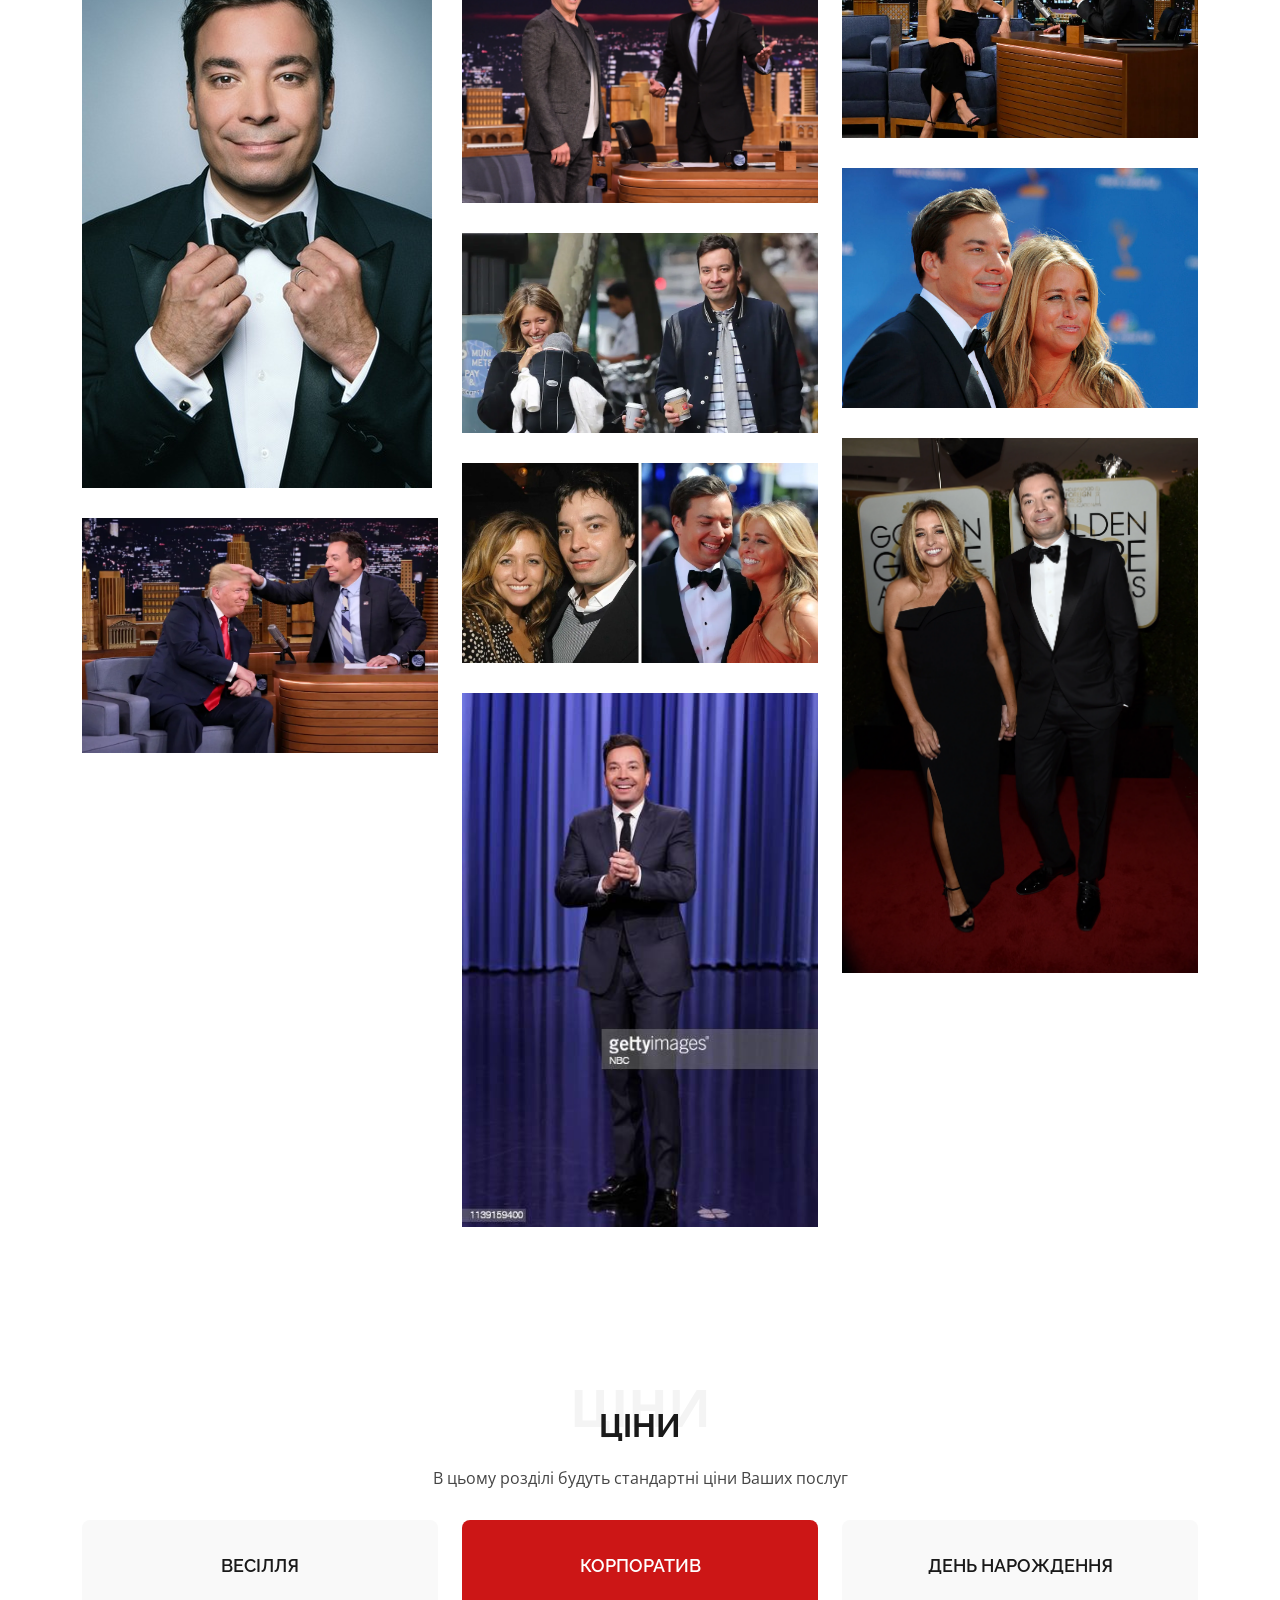
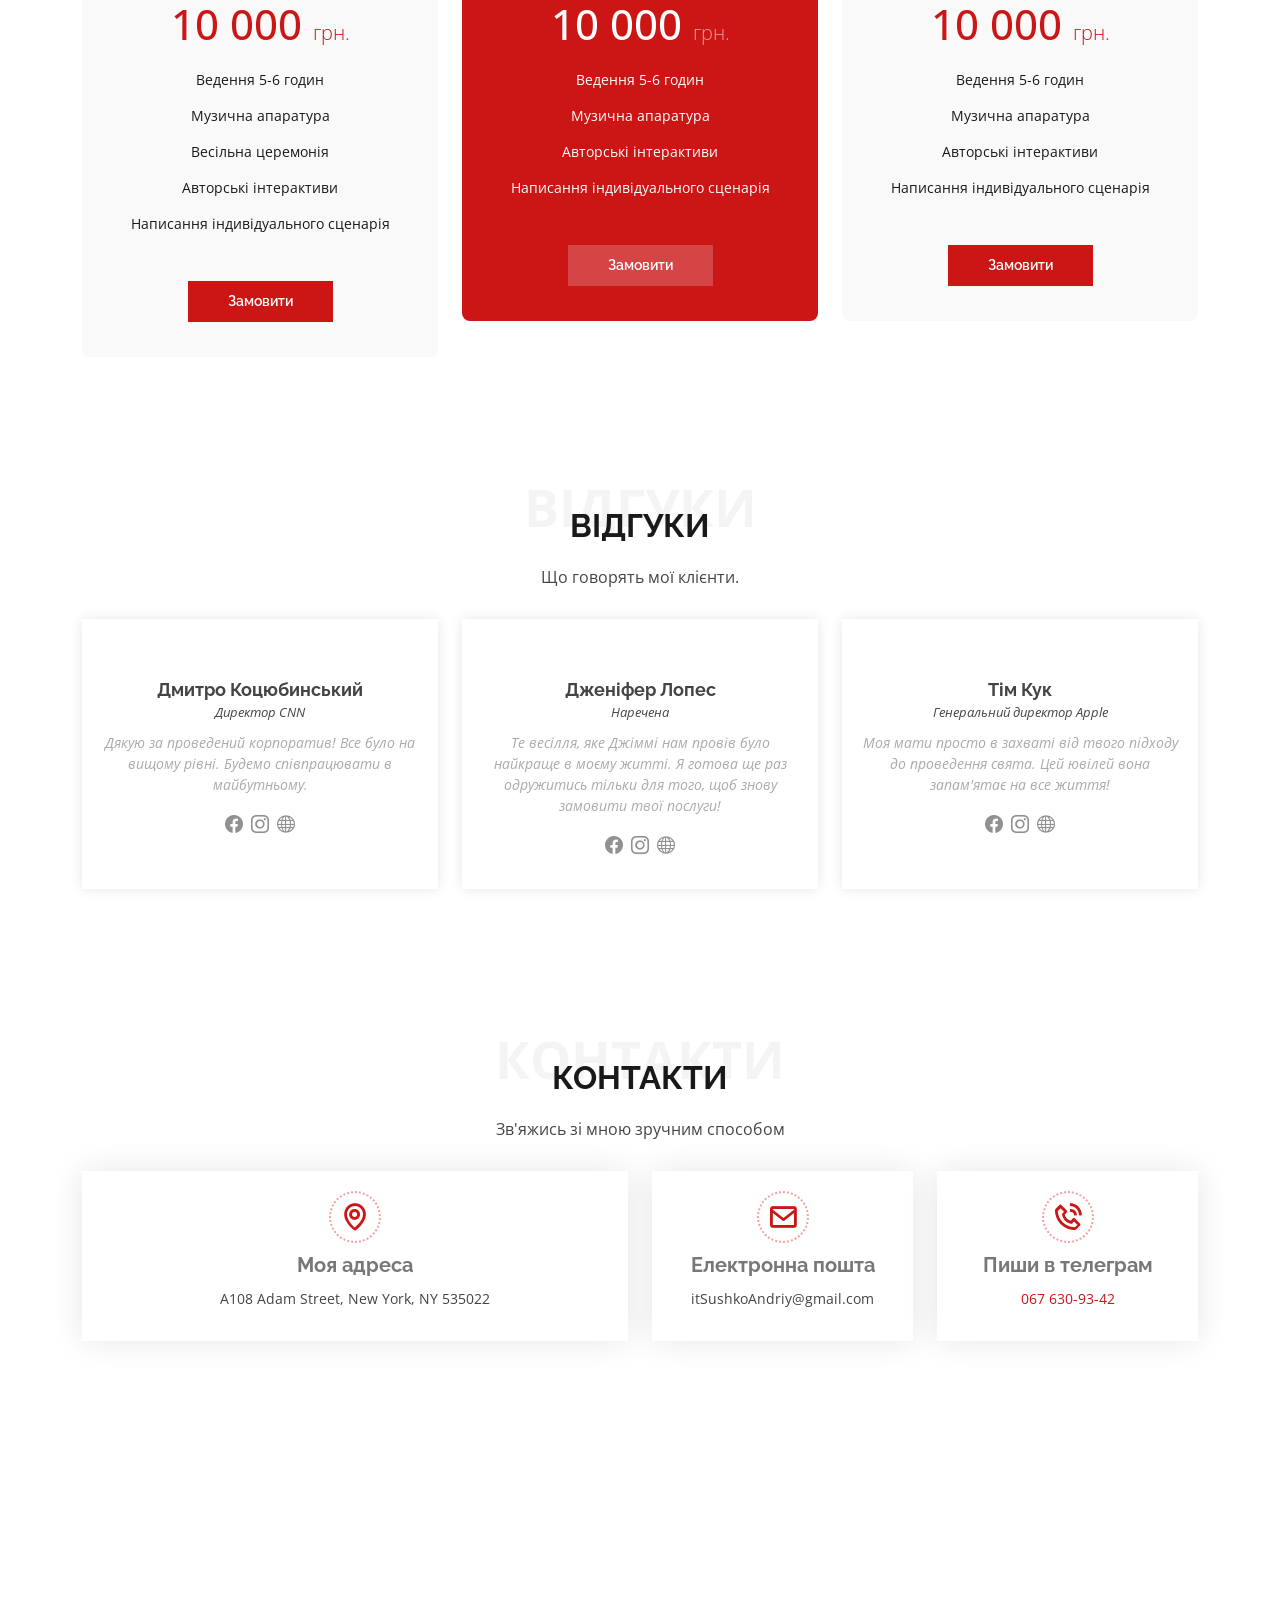
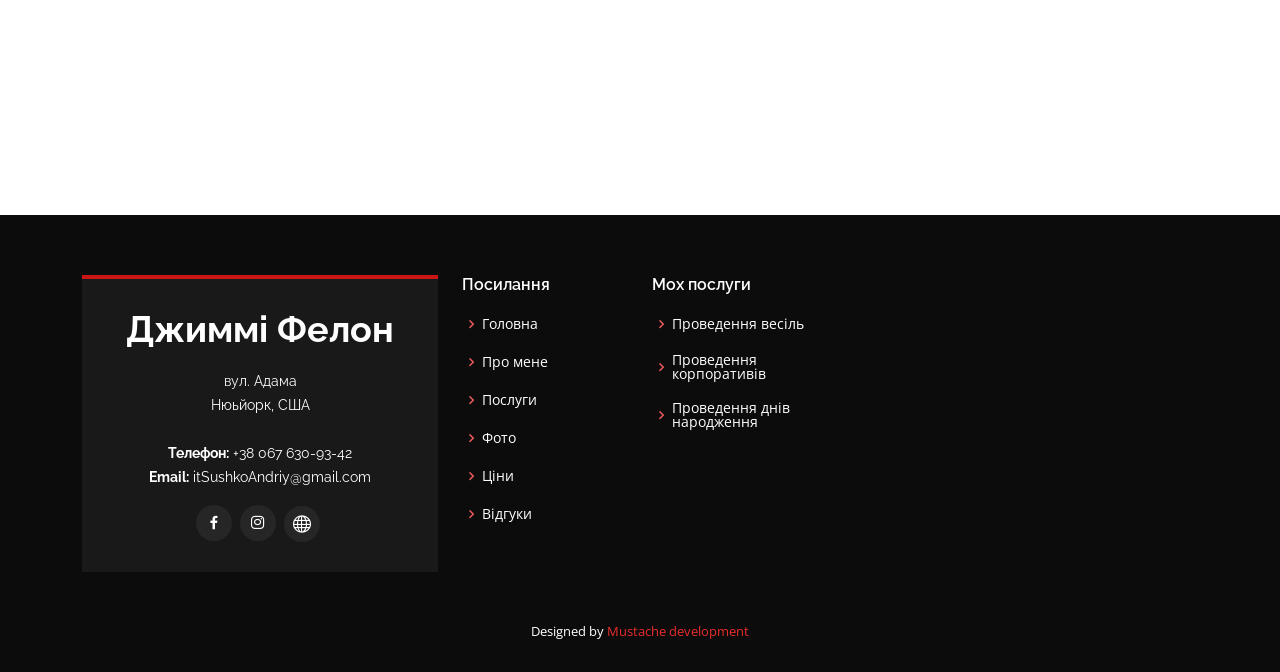
==== commit 0b31cb84: "add target=_blank to links" ====
--- a/index.html
+++ b/index.html
@@ -46,9 +46,9 @@
         <i class="bi bi-phone-fill phone-icon"></i> +38 067 630-93-42
       </div>
       <div class="social-links d-none d-md-block">
-        <a href="https://www.facebook.com/mustachedevelopment" class="facebook"><i class="bi bi-facebook"></i></a>
-        <a href="https://www.instagram.com/mustache.development/" class="instagram"><i class="bi bi-instagram"></i></a>
-        <a href="https://www.mustdev.pp.ua/" class="linkedin"><i class="bi bi-globe"></i></i></a>
+        <a href="https://www.facebook.com/mustachedevelopment" class="facebook" target="_blank"><i class="bi bi-facebook"></i></a>
+        <a href="https://www.instagram.com/mustache.development/" class="instagram" target="_blank"><i class="bi bi-instagram"></i></a>
+        <a href="https://www.mustdev.pp.ua/" class="linkedin" target="_blank"><i class="bi bi-globe"></i></i></a>
       </div>
     </div>
   </section>
@@ -427,7 +427,7 @@
       </div>
     </section><!-- End Pricing Section -->
 
-    <!-- ======= Team Section ======= -->
+    <!-- ======= Testimonals ======= -->
     <section id="team" class="team">
       <div class="container">
 
@@ -447,9 +447,9 @@
                 Дякую за проведений корпоратив! Все було на вищому рівні. Будемо співпрацювати в майбутньому.
               </p>
               <div class="social">
-                <a href="https://www.facebook.com/mustachedevelopment"><i class="bi bi-facebook"></i></a>
-                <a href="https://www.instagram.com/mustache.development/"><i class="bi bi-instagram"></i></a>
-                <a href="https://www.mustdev.pp.ua/"><i class="bi bi-globe"></i></a>
+                <a href="https://www.facebook.com/mustachedevelopment" target="_blank"><i class="bi bi-facebook"></i></a>
+                <a href="https://www.instagram.com/mustache.development/" target="_blank"><i class="bi bi-instagram"></i></a>
+                <a href="https://www.mustdev.pp.ua/" target="_blank"><i class="bi bi-globe"></i></a>
               </div>
             </div>
           </div>
@@ -463,9 +463,9 @@
                 Те весілля, яке Джіммі нам провів було найкраще в моєму житті. Я готова ще раз одружитись тільки для того, щоб знову замовити твої послуги!
               </p>
               <div class="social">
-                <a href="https://www.facebook.com/mustachedevelopment"><i class="bi bi-facebook"></i></a>
-                <a href="https://www.instagram.com/mustache.development/"><i class="bi bi-instagram"></i></a>
-                <a href="https://www.mustdev.pp.ua/"><i class="bi bi-globe"></i></a>
+                <a href="https://www.facebook.com/mustachedevelopment" target="_blank"><i class="bi bi-facebook"></i></a>
+                <a href="https://www.instagram.com/mustache.development/" target="_blank"><i class="bi bi-instagram"></i></a>
+                <a href="https://www.mustdev.pp.ua/" target="_blank"><i class="bi bi-globe"></i></a>
               </div>
             </div>
           </div>
@@ -479,9 +479,9 @@
                 Моя мати просто в захваті від твого підходу до проведення свята. Цей ювілей вона запам'ятає на все життя!
               </p>
               <div class="social">
-                <a href="https://www.facebook.com/mustachedevelopment"><i class="bi bi-facebook"></i></a>
-                <a href="https://www.instagram.com/mustache.development/"><i class="bi bi-instagram"></i></a>
-                <a href="https://www.mustdev.pp.ua/"><i class="bi bi-globe"></i></a>
+                <a href="https://www.facebook.com/mustachedevelopment" target="_blank"><i class="bi bi-facebook"></i></a>
+                <a href="https://www.instagram.com/mustache.development/" target="_blank"><i class="bi bi-instagram"></i></a>
+                <a href="https://www.mustdev.pp.ua/"><i class="bi bi-globe" target="_blank"></i></a>
               </div>
             </div>
           </div>
@@ -582,9 +582,9 @@
                 <strong>Email:</strong> itSushkoAndriy@gmail.com<br>
               </p>
               <div class="social-links mt-3">
-                <a href="https://www.facebook.com/mustachedevelopment" class="facebook"><i class="bx bxl-facebook"></i></a>
-                <a href="https://www.instagram.com/mustache.development/" class="instagram"><i class="bx bxl-instagram"></i></a>
-                <a href="https://www.mustdev.pp.ua/" class="linkedin"><i class="bi bi-globe"></i></a>
+                <a href="https://www.facebook.com/mustachedevelopment" class="facebook" target="_blank"><i class="bx bxl-facebook"></i></a>
+                <a href="https://www.instagram.com/mustache.development/" class="instagram" target="_blank"><i class="bx bxl-instagram"></i></a>
+                <a href="https://www.mustdev.pp.ua/" class="linkedin" target="_blank"><i class="bi bi-globe"></i></a>
               </div>
             </div>
           </div>
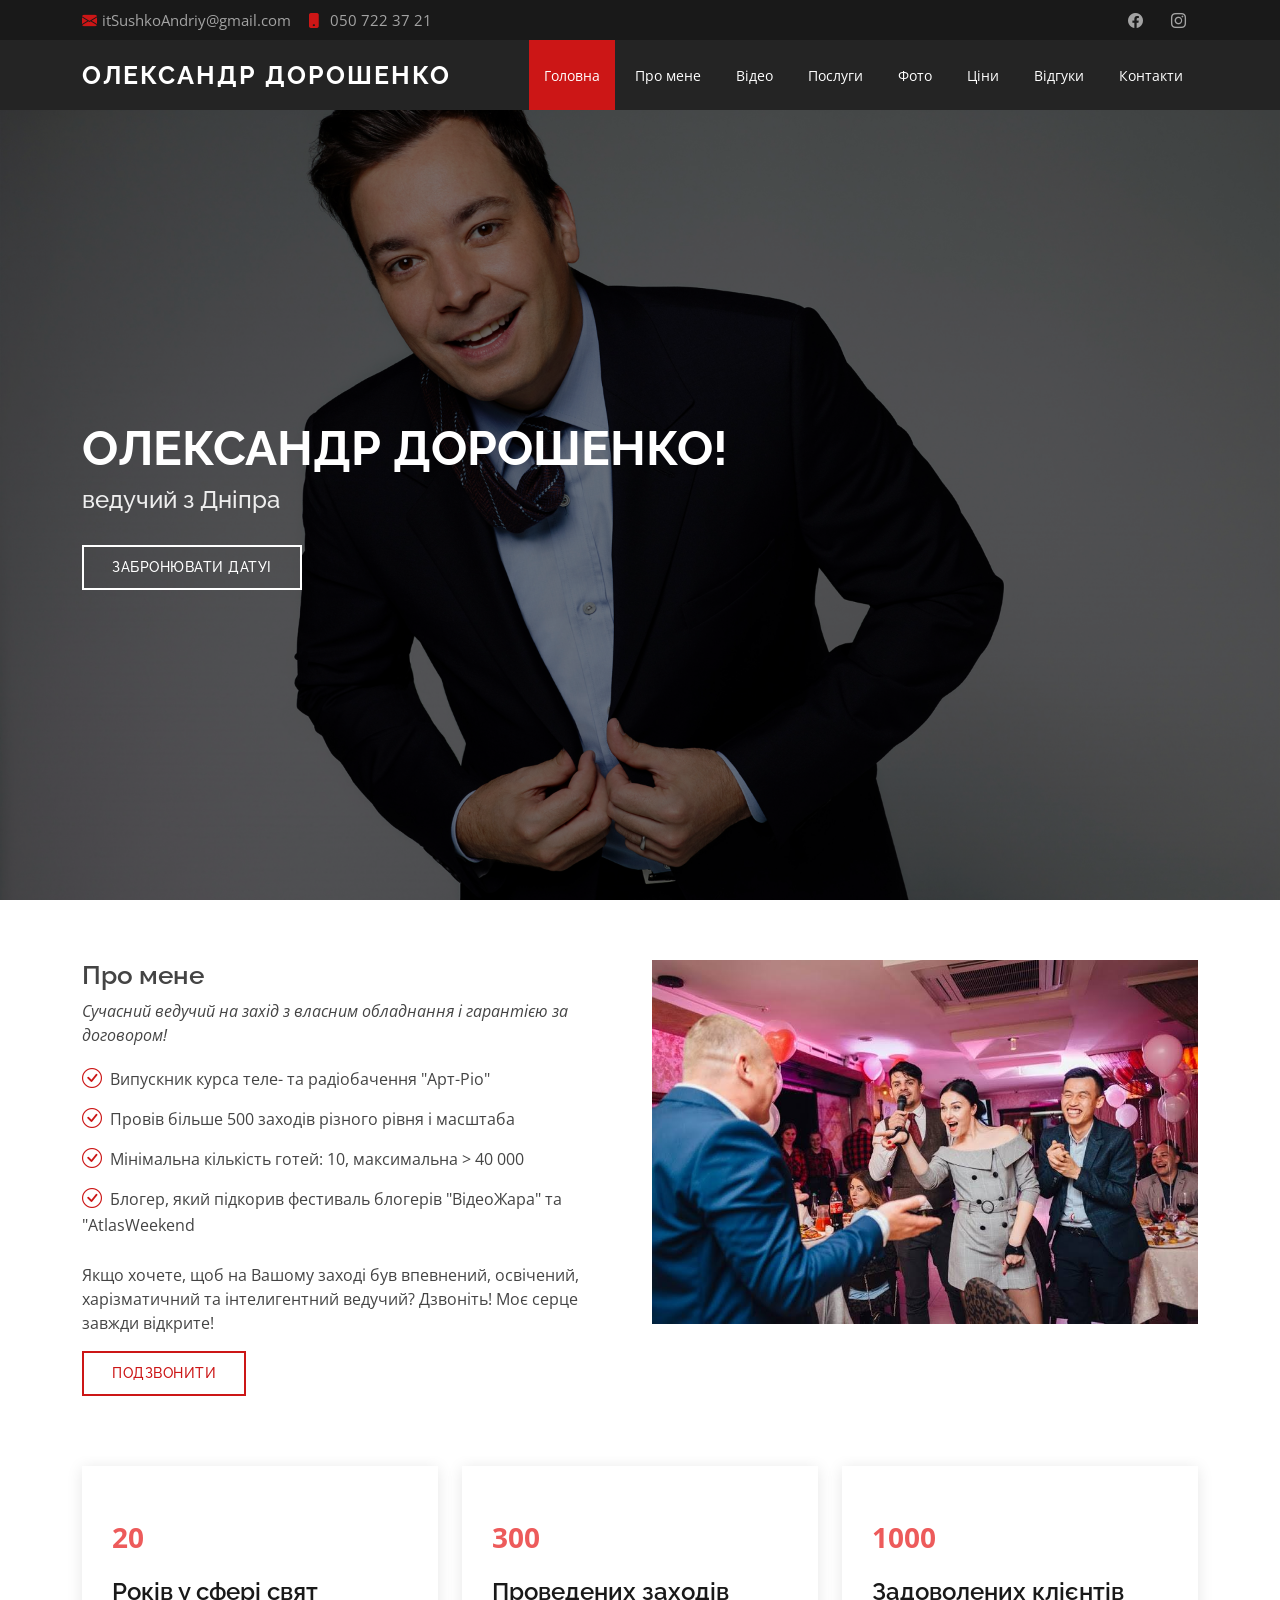
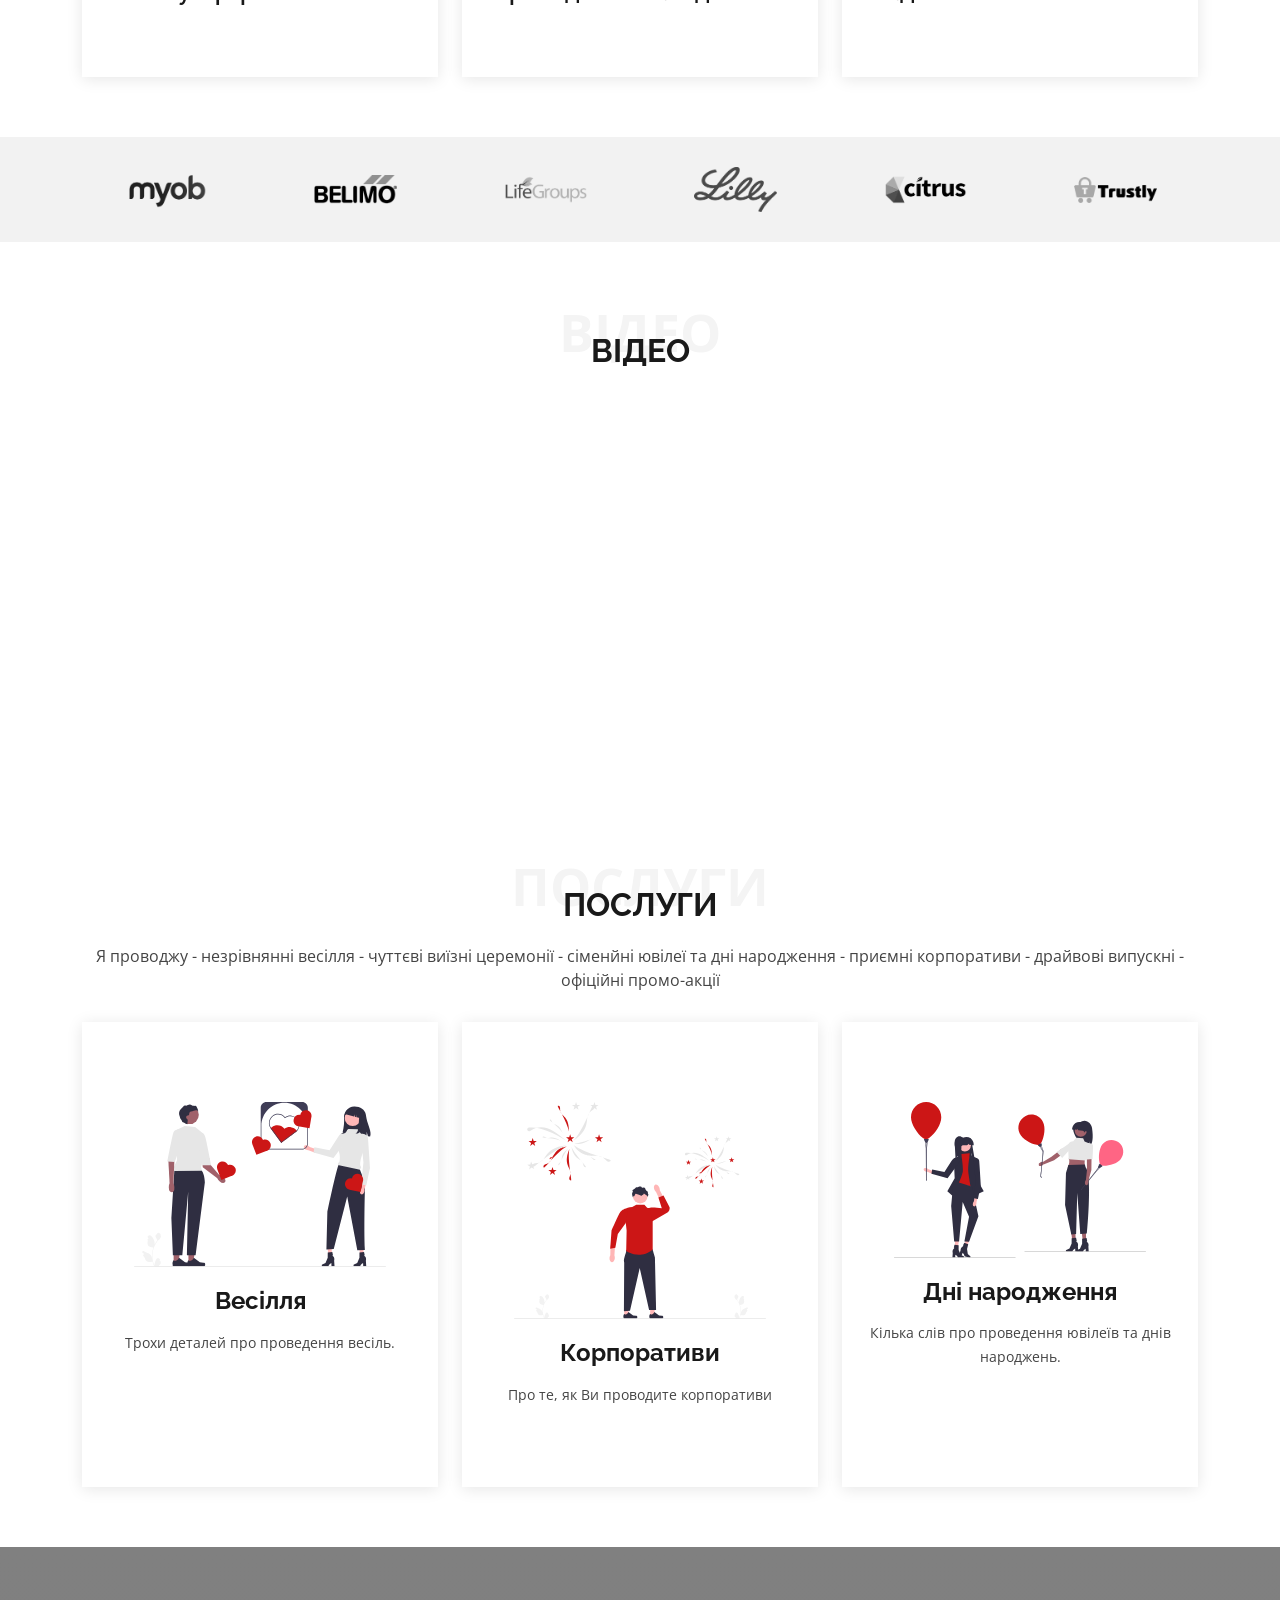
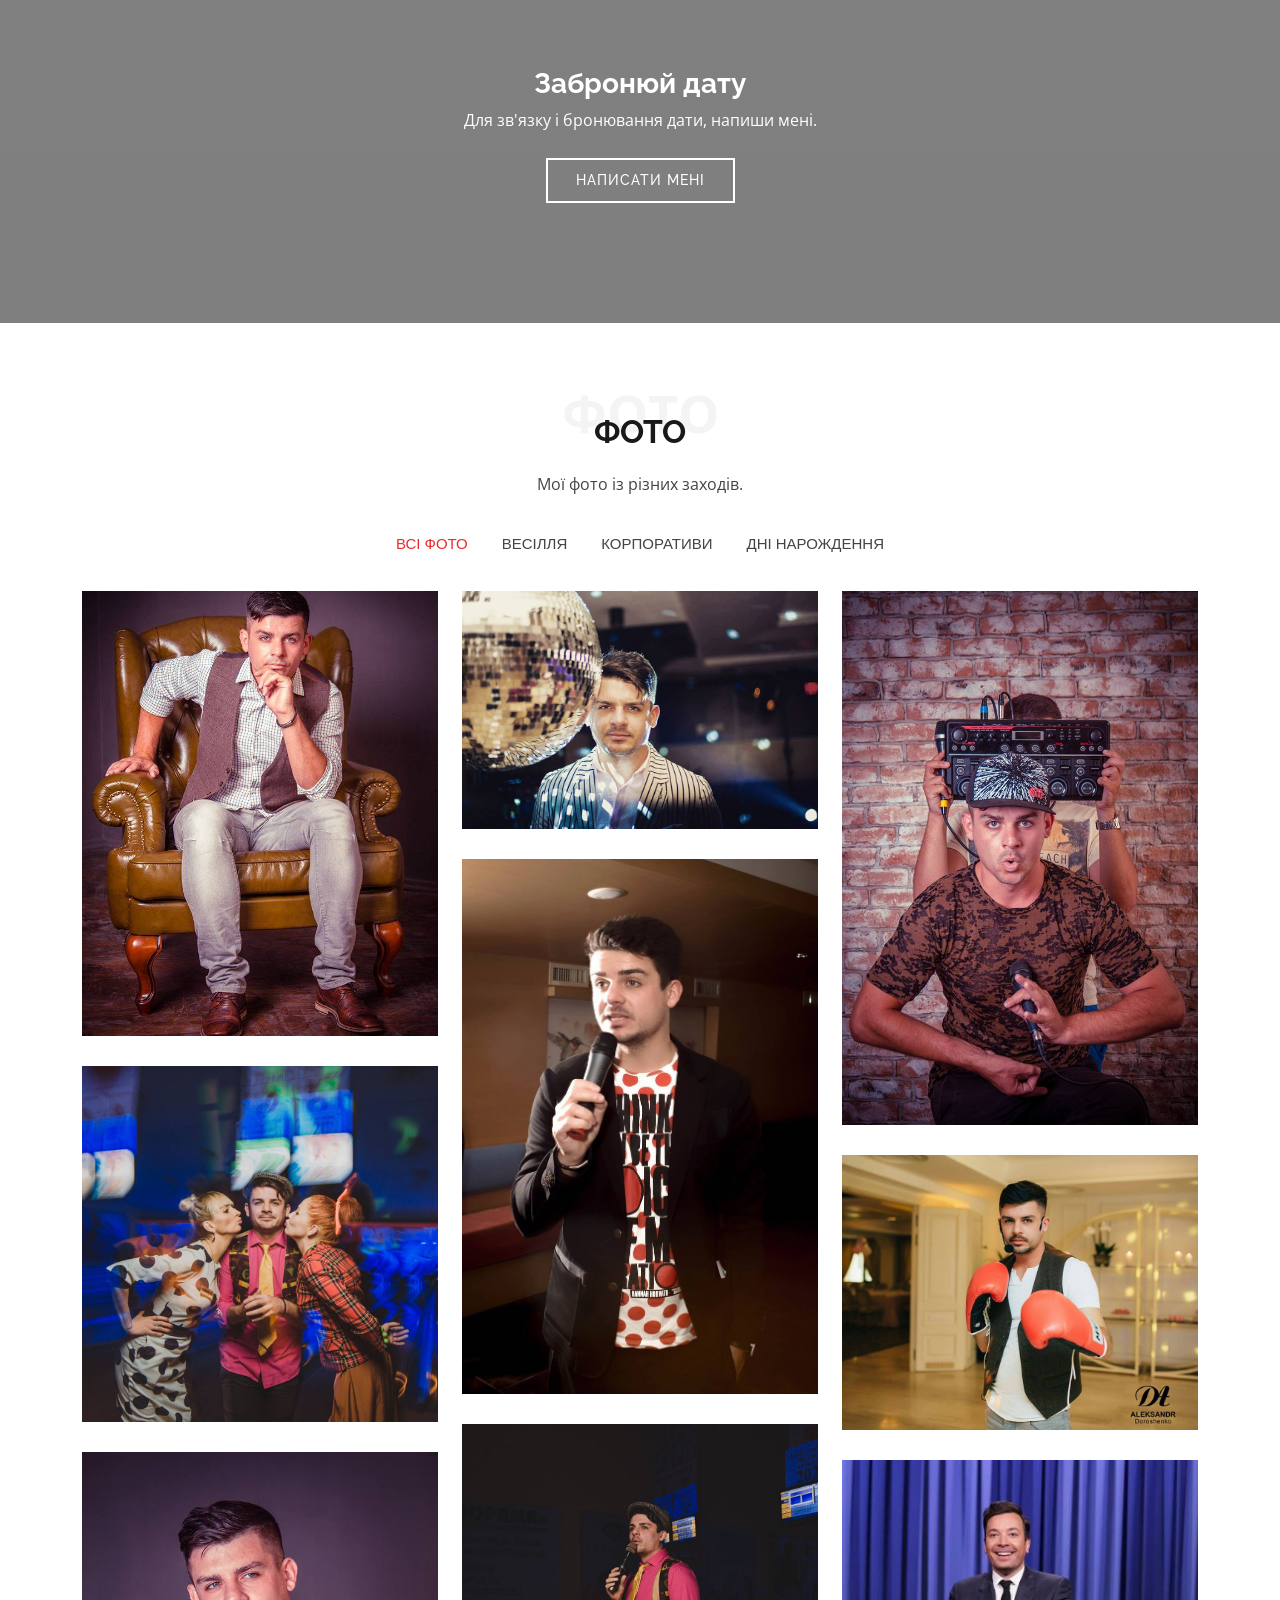
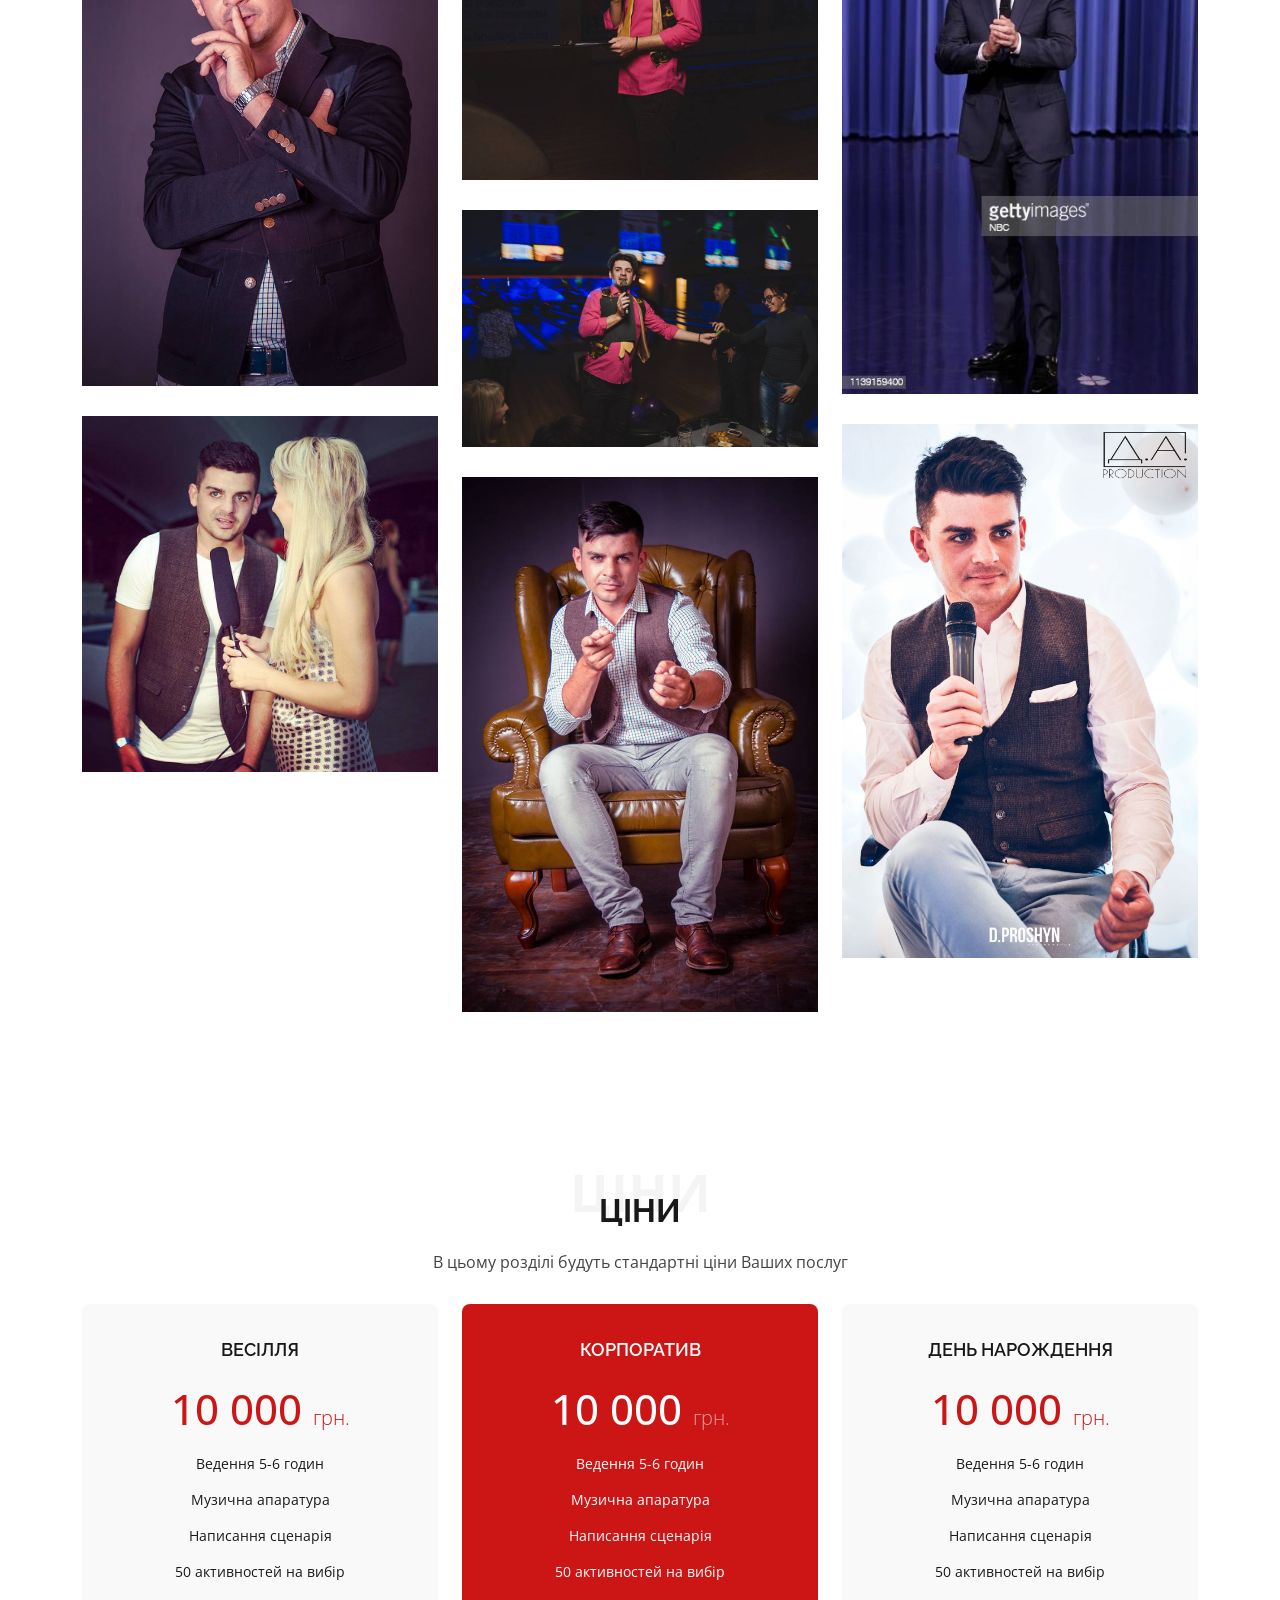
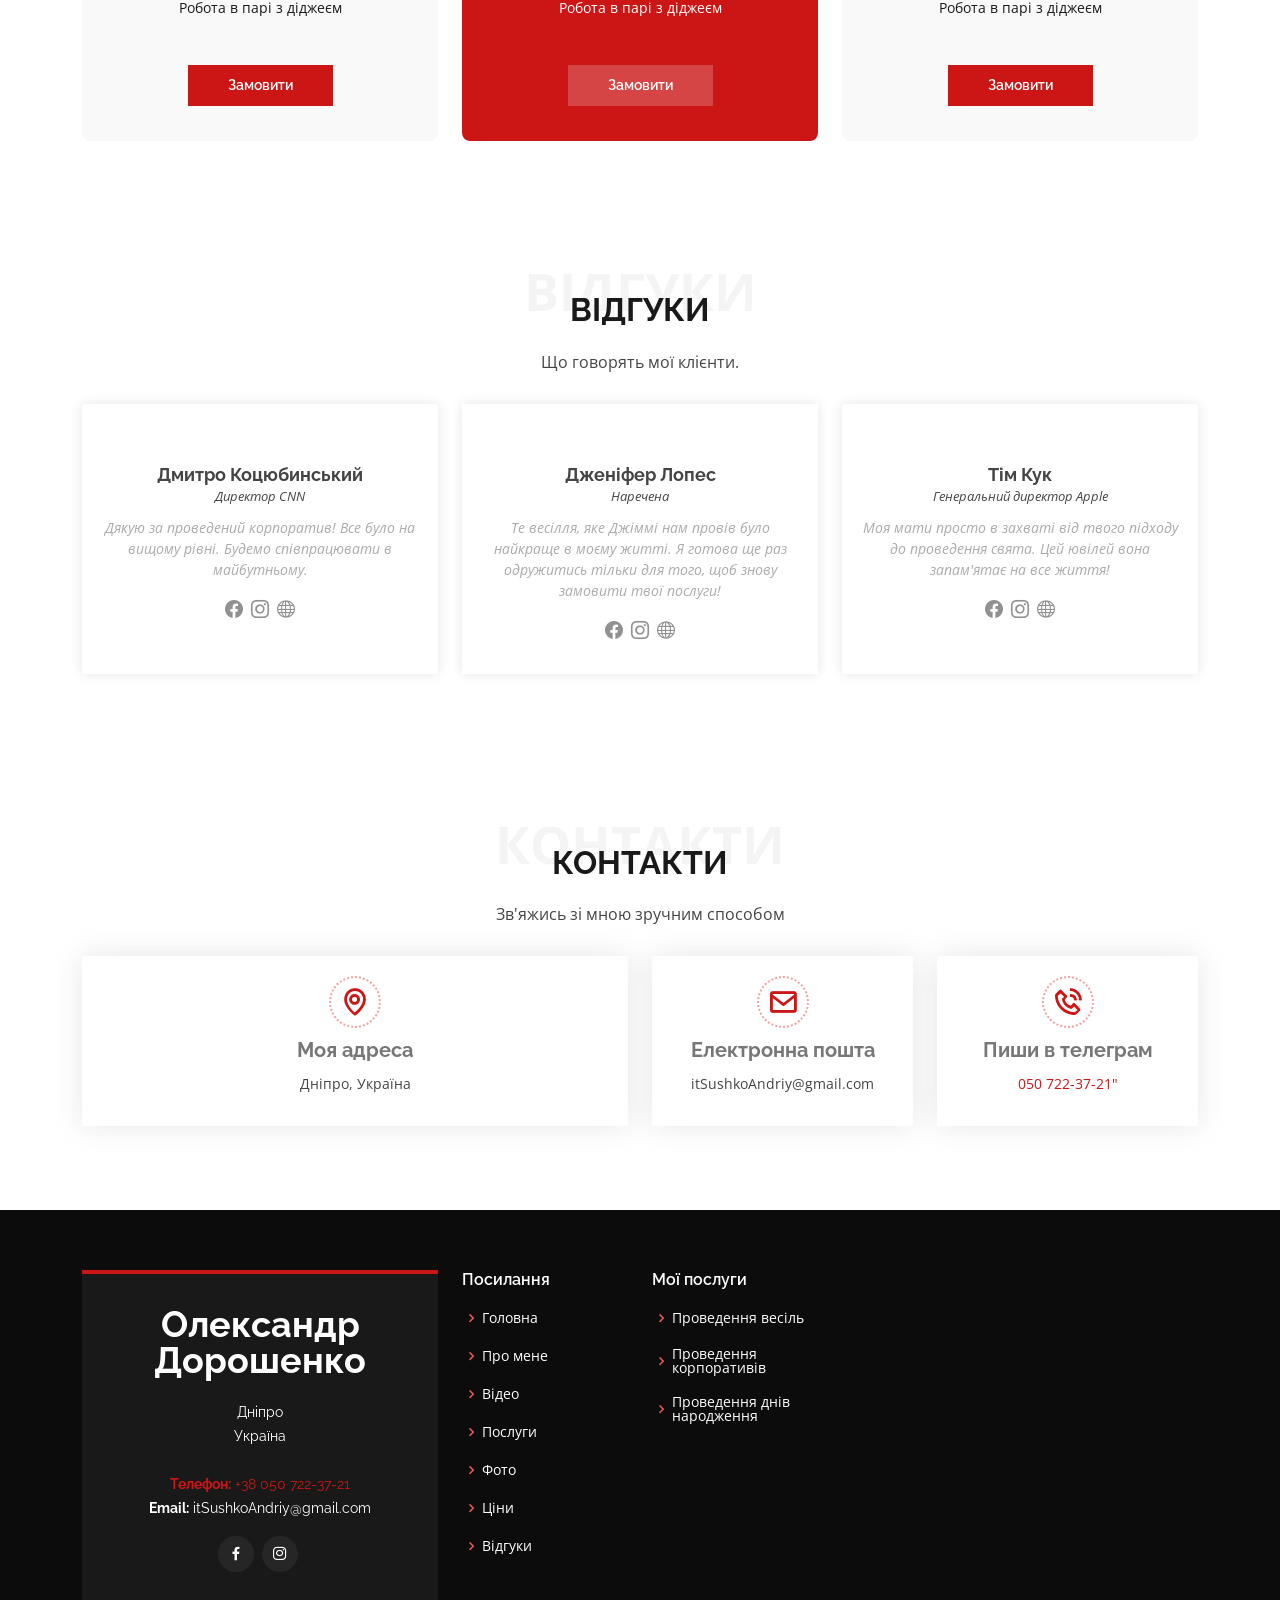
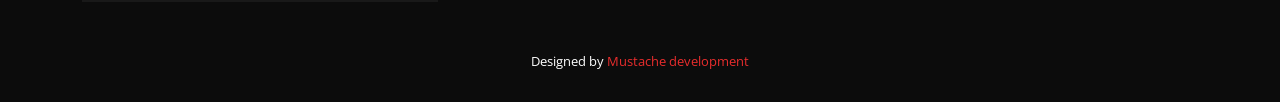
==== commit 076aaa8f: "second commit" ====
--- a/index.html
+++ b/index.html
@@ -43,12 +43,11 @@
     <div class="container d-flex justify-content-center justify-content-md-between">
       <div class="contact-info d-flex align-items-center">
         <i class="bi bi-envelope-fill"></i><a href="mailto:contact@example.com">itSushkoAndriy@gmail.com</a>
-        <i class="bi bi-phone-fill phone-icon"></i> +38 067 630-93-42
+        <a href='tel:+380507223721'><i class="bi bi-phone-fill phone-icon"></i> 050 722 37 21</a>
       </div>
       <div class="social-links d-none d-md-block">
-        <a href="https://www.facebook.com/mustachedevelopment" class="facebook" target="_blank"><i class="bi bi-facebook"></i></a>
-        <a href="https://www.instagram.com/mustache.development/" class="instagram" target="_blank"><i class="bi bi-instagram"></i></a>
-        <a href="https://www.mustdev.pp.ua/" class="linkedin" target="_blank"><i class="bi bi-globe"></i></i></a>
+        <a href="https://www.facebook.com/AleksDoroshenko1/" class="facebook" target="_blank"><i class="bi bi-facebook"></i></a>
+        <a href="https://www.instagram.com/doroshenko_show" class="instagram" target="_blank"><i class="bi bi-instagram"></i></a>
       </div>
     </div>
   </section>
@@ -57,14 +56,15 @@
   <header id="header" class="d-flex align-items-center">
     <div class="container d-flex align-items-center justify-content-between">
 
-      <h1 class="logo"><a href="index.html">Джиммі Фелон</a></h1>
+      <h1 class="logo"><a href="index.html">Олександр Дорошенко</a></h1>
       <!-- Uncomment below if you prefer to use an image logo -->
-      <!-- <a href="index.html" class="logo"><img src="assets/img/logo.png" alt="" class="img-fluid"></a>-->
+      <!-- <a href="index.html" class="logo"><img src="assets/img/logo.png" alt="" class="img-fluid"></a> -->
 
       <nav id="navbar" class="navbar">
         <ul>
-          <li><a class="nav-link scrollto active" href="#hero">Home</a></li>
+          <li><a class="nav-link scrollto active" href="#hero">Головна</a></li>
           <li><a class="nav-link scrollto" href="#about">Про мене</a></li>
+          <li><a class="nav-link scrollto" href="#video">Відео</a></li>
           <li><a class="nav-link scrollto" href="#services">Послуги</a></li>
           <li><a class="nav-link scrollto " href="#portfolio">Фото</a></li>
           <li><a class="nav-link scrollto" href="#pricing">Ціни</a></li>
@@ -80,9 +80,9 @@
   <!-- ======= Hero Section ======= -->
   <section id="hero" class="d-flex align-items-center">
     <div class="container position-relative" data-aos="fade-up" data-aos-delay="500">
-      <h1>Привіт, я Джиммі Фелон!</h1>
-      <h2>Найкращий ведучий на весілля або корпоратив</h2>
-      <a href="https://t.me/Alutiy" class="btn-get-started scrollto" target="_blank">Забронювати датуі</a>
+      <h1>Олександр Дорошенко!</h1>
+      <h2>ведучий з Дніпра</h2>
+      <a href="https://t.me/DAProduct" class="btn-get-started scrollto" target="_blank">Забронювати датуі</a>
     </div>
   </section><!-- End Hero -->
 
@@ -94,21 +94,29 @@
 
         <div class="row">
           <div class="col-lg-6 order-1 order-lg-2" data-aos="fade-left">
-            <img src="assets/img/about.webp" class="img-fluid" alt="">
+            <img src="assets/img/about.jpg" class="img-fluid" alt="">
           </div>
           <div class="col-lg-6 pt-4 pt-lg-0 order-2 order-lg-1 content" data-aos="fade-right">
             <h3>Про мене</h3>
             <p class="fst-italic">
-              Привіт, я Джиммі Фелон! Один з найкращих ведучих у Тернопільскій і Сумській областсях. Я маю 20 річний досвід проведення весіль і корпоративних заходів. Буду радий зустрітись з Вами і детально обговорити всі подробиці Вашого свята.
+              Сучасний ведучий на захід з власним обладнання і гарантією за договором!
             </p>
+            <!-- <p>
+              ХТО Я ТАКИЙ?
+            </p> -->
             <ul>
-              <li><i class="bi bi-check-circle"></i> Досвід роботи на телебаченні.</li>
-              <li><i class="bi bi-check-circle"></i> Прекрасне почуття гумору.</li>
-              <li><i class="bi bi-check-circle"></i> Авторські інтерактиви</li>
+              <li><i class="bi bi-check-circle"></i> Випускник курса теле- та радіобачення "Арт-Ріо"</li>
+              <li><i class="bi bi-check-circle"></i> Провів більше 500 заходів різного рівня і масштаба</li>
+              <li><i class="bi bi-check-circle"></i> Мінімальна кількість готей: 10, максимальна > 40 000</li>
+              <li><i class="bi bi-check-circle"></i> Блогер, який підкорив фестиваль блогерів "ВідеоЖара" та "AtlasWeekend</li>
             </ul>
             <p>
-              Кожне свято для мене - це окрема подія. Тому я проводжу детальну підготовку, пишу індивідуальний сценарій і підбираю костюм у тон до оформлення залу.
+              Якщо хочете, щоб на Вашому заході був впевнений, освічений, харізматичний та інтелигентний ведучий?
+              Дзвоніть! Моє серце завжди відкрите!
             </p>
+            
+              <a href='tel:+380507223721' class="mx-auto btn-get-started scrollto" target="_blank">Подзвонити</a>
+            
           </div>
         </div>
 
@@ -185,6 +193,34 @@
       </div>
     </section><!-- End Clients Section -->
 
+<!-- ======= Video ======= -->
+    <section id="video" class="team">
+      <div class="container">
+
+        <div class="section-title">
+          <span>Відео</span>
+          <h2>Відео</h2>
+          
+        </div>
+
+        <div class="row">
+          <iframe 
+            width="560" 
+            height="315" 
+            src="https://www.youtube.com/embed/eqplAfGHZUA?si=vYHs6jjmbfUCZB3m&amp;controls=0" 
+            title="YouTube video player" 
+            frameborder="0" 
+            allow="accelerometer; autoplay; clipboard-write; encrypted-media; gyroscope; picture-in-picture; web-share" 
+            allowfullscreen
+          >
+
+          </iframe>
+        </div>
+
+      </div>
+    </section><!-- End Video Section -->
+
+
     <!-- ======= Services Section ======= -->
     <section id="services" class="services">
       <div class="container">
@@ -192,7 +228,10 @@
         <div class="section-title">
           <span>Послуги</span>
           <h2>Послуги</h2>
-          <p>Ви надаєте різний перелік послуг і проводите різні заходи</p>
+          <p>Я проводжу - незрівнянні весілля - чуттєві виїзні церемонії - сіменйні ювілеї та дні народження
+- приємні корпоративи
+- драйвові випускні
+- офіційні промо-акції</p>
         </div>
 
         <div class="row">
@@ -238,7 +277,7 @@
         <div class="text-center">
           <h3>Забронюй дату</h3>
           <p>Для зв'язку і бронювання дати, напиши мені.</p>
-          <a class="cta-btn" href="#">Написати мені</a>
+          <a class="cta-btn" href="https://t.me/DAProduct">Написати мені</a>
         </div>
 
       </div>
@@ -278,7 +317,7 @@
           </div>
 
           <div class="col-lg-4 col-md-6 portfolio-item filter-web">
-            <img src="assets/img/portfolio/portfolio-2.webp" class="img-fluid" alt="">
+            <img src="assets/img/portfolio/portfolio-2.jpg" class="img-fluid" alt="">
             <div class="portfolio-info">
               <h4>Web 3</h4>
               <p>Web</p>
@@ -288,7 +327,7 @@
           </div>
 
           <div class="col-lg-4 col-md-6 portfolio-item filter-app">
-            <img src="assets/img/portfolio/portfolio-3.webp" class="img-fluid" alt="">
+            <img src="assets/img/portfolio/portfolio-3.jpg" class="img-fluid" alt="">
             <div class="portfolio-info">
               <h4>App 2</h4>
               <p>App</p>
@@ -308,7 +347,7 @@
           </div>
 
           <div class="col-lg-4 col-md-6 portfolio-item filter-web">
-            <img src="assets/img/portfolio/portfolio-5.webp" class="img-fluid" alt="">
+            <img src="assets/img/portfolio/portfolio-5.jpg" class="img-fluid" alt="">
             <div class="portfolio-info">
               <h4>Web 2</h4>
               <p>Web</p>
@@ -318,7 +357,7 @@
           </div>
 
           <div class="col-lg-4 col-md-6 portfolio-item filter-app">
-            <img src="assets/img/portfolio/portfolio-6.webp" class="img-fluid" alt="">
+            <img src="assets/img/portfolio/portfolio-6.jpg" class="img-fluid" alt="">
             <div class="portfolio-info">
               <h4>App 3</h4>
               <p>App</p>
@@ -328,7 +367,7 @@
           </div>
 
           <div class="col-lg-4 col-md-6 portfolio-item filter-card">
-            <img src="assets/img/portfolio/portfolio-7.webp" class="img-fluid" alt="">
+            <img src="assets/img/portfolio/portfolio-7.jpg" class="img-fluid" alt="">
             <div class="portfolio-info">
               <h4>Card 1</h4>
               <p>Card</p>
@@ -338,7 +377,7 @@
           </div>
 
           <div class="col-lg-4 col-md-6 portfolio-item filter-card">
-            <img src="assets/img/portfolio/portfolio-8.webp" class="img-fluid" alt="">
+            <img src="assets/img/portfolio/portfolio-8.jpg" class="img-fluid" alt="">
             <div class="portfolio-info">
               <h4>Card 3</h4>
               <p>Card</p>
@@ -357,8 +396,48 @@
             </div>
           </div>
 
-        </div>
-
+          <div class="col-lg-4 col-md-6 portfolio-item filter-web">
+            <img src="assets/img/portfolio/portfolio-10.jpg" class="img-fluid" alt="">
+            <div class="portfolio-info">
+              <h4>Web 3</h4>  
+              <p>Web</p>
+              <a href="assets/img/portfolio/portfolio-9.jpg" data-gallery="portfolioGallery" class="portfolio-lightbox preview-link" title="Web 3"><i class="bx bx-plus"></i></a>
+              <a href="portfolio-details.html" class="details-link" title="More Details"><i class="bx bx-link"></i></a>
+            </div>
+          </div>
+
+          <div class="col-lg-4 col-md-6 portfolio-item filter-web">
+            <img src="assets/img/portfolio/portfolio-11.jpg" class="img-fluid" alt="">
+            <div class="portfolio-info">
+              <h4>Web 3</h4>  
+              <p>Web</p>
+              <a href="assets/img/portfolio/portfolio-9.jpg" data-gallery="portfolioGallery" class="portfolio-lightbox preview-link" title="Web 3"><i class="bx bx-plus"></i></a>
+              <a href="portfolio-details.html" class="details-link" title="More Details"><i class="bx bx-link"></i></a>
+            </div>
+          </div>
+
+          <div class="col-lg-4 col-md-6 portfolio-item filter-web">
+            <img src="assets/img/portfolio/portfolio-12.jpg" class="img-fluid" alt="">
+            <div class="portfolio-info">
+              <h4>Web 3</h4>  
+              <p>Web</p>
+              <a href="assets/img/portfolio/portfolio-9.jpg" data-gallery="portfolioGallery" class="portfolio-lightbox preview-link" title="Web 3"><i class="bx bx-plus"></i></a>
+              <a href="portfolio-details.html" class="details-link" title="More Details"><i class="bx bx-link"></i></a>
+            </div>
+          </div>
+
+          <div class="col-lg-4 col-md-6 portfolio-item filter-web">
+            <img src="assets/img/portfolio/portfolio-13.jpg" class="img-fluid" alt="">
+            <div class="portfolio-info">
+              <h4>Web 3</h4>  
+              <p>Web</p>
+              <a href="assets/img/portfolio/portfolio-9.jpg" data-gallery="portfolioGallery" class="portfolio-lightbox preview-link" title="Web 3"><i class="bx bx-plus"></i></a>
+              <a href="portfolio-details.html" class="details-link" title="More Details"><i class="bx bx-link"></i></a>
+            </div>
+          </div>
+        </div>
+
+        
       </div>
     </section><!-- End Portfolio Section -->
 
@@ -381,12 +460,12 @@
               <ul>
                 <li>Ведення 5-6 годин</li>
                 <li>Музична апаратура</li>
-                <li>Весільна церемонія</li>
-                <li>Авторські інтерактиви</li>
-                <li>Написання індивідуального сценарія</li>
+                <li>Написання сценарія</li>
+                <li>50 активностей на вибір</li>
+                <li>Робота в парі з діджеєм</li>
               </ul>
               <div class="btn-wrap">
-                <a href="https://t.me/Alutiy" class="btn-buy" target="_blank">Замовити</a>              </div>
+                <a href="https://t.me/DAProduct"і class="btn-buy" target="_blank">Замовити</a>              </div>
             </div>
           </div>
 
@@ -397,11 +476,12 @@
               <ul>
                 <li>Ведення 5-6 годин</li>
                 <li>Музична апаратура</li>
-                <li>Авторські інтерактиви</li>
-                <li>Написання індивідуального сценарія</li>
+                <li>Написання сценарія</li>
+                <li>50 активностей на вибір</li>
+                <li>Робота в парі з діджеєм</li>
               </ul>
               <div class="btn-wrap">
-                <a href="https://t.me/Alutiy" class="btn-buy" target="_blank">Замовити</a>
+                <a href="https://t.me/DAProduct" class="btn-buy" target="_blank">Замовити</a>
               </div>
             </div>
           </div>
@@ -413,11 +493,12 @@
               <ul>
                 <li>Ведення 5-6 годин</li>
                 <li>Музична апаратура</li>
-                <li>Авторські інтерактиви</li>
-                <li>Написання індивідуального сценарія</li>
+                <li>Написання сценарія</li>
+                <li>50 активностей на вибір</li>
+                <li>Робота в парі з діджеєм</li>
               </ul>
               <div class="btn-wrap">
-                <a href="https://t.me/Alutiy" class="btn-buy" target="_blank">Замовити</a>
+                <a href="https://t.me/DAProduct" class="btn-buy" target="_blank">Замовити</a>
               </div>
             </div>
           </div>
@@ -489,7 +570,7 @@
         </div>
 
       </div>
-    </section><!-- End Team Section -->
+    </section><!-- End Testimonals Section -->
 
     <!-- ======= Contact Section ======= -->
     <section id="contact" class="contact">
@@ -506,7 +587,7 @@
             <div class="info-box mb-4">
               <i class="bx bx-map"></i>
               <h3>Моя адреса</h3>
-              <p>A108 Adam Street, New York, NY 535022</p>
+              <p>Дніпро, Україна</p>
             </div>
           </div>
 
@@ -522,7 +603,7 @@
             <div class="info-box  mb-4">
               <i class="bx bx-phone-call"></i>
               <h3>Пиши в телеграм</h3>
-              <p><a href="https://t.me/Alutiy" class="btn-buy" target="_blank">067 630-93-42</a></p>
+              <p><a href="https://t.me/DAProduct" class="btn-buy" target="_blank">050 722-37-21"</a></p>
             </div>
           </div>
 
@@ -530,9 +611,9 @@
 
         <div class="row" data-aos="fade-up">
 
-          <div class="col-lg-12 ">
+          <!-- <div class="col-lg-12 ">
             <iframe class="mb-4 mb-lg-0" src="https://www.google.com/maps/embed?pb=!1m14!1m8!1m3!1d12097.433213460943!2d-74.0062269!3d40.7101282!3m2!1i1024!2i768!4f13.1!3m3!1m2!1s0x0%3A0xb89d1fe6bc499443!2sDowntown+Conference+Center!5e0!3m2!1smk!2sbg!4v1539943755621" frameborder="0" style="border:0; width: 100%; height: 384px;" allowfullscreen></iframe>
-          </div>
+          </div> -->
 
           <!-- <div class="col-lg-6">
             <form action="forms/contact.php" method="post" role="form" class="php-email-form">
@@ -574,17 +655,16 @@
 
           <div class="col-lg-4 col-md-6">
             <div class="footer-info">
-              <h3>Джиммі Фелон</h3>
+              <h3>Олександр Дорошенко</h3>
               <p>
-                вул. Адама<br>
-                Нюьйорк, США<br><br>
-                <strong>Телефон:</strong> +38 067 630-93-42<br>
+                Дніпро<br>
+                Україна<br><br>
+                <a href='tel:+38 050 722-37-21'><strong>Телефон:</strong> +38 050 722-37-21<br></a>
                 <strong>Email:</strong> itSushkoAndriy@gmail.com<br>
               </p>
               <div class="social-links mt-3">
-                <a href="https://www.facebook.com/mustachedevelopment" class="facebook" target="_blank"><i class="bx bxl-facebook"></i></a>
-                <a href="https://www.instagram.com/mustache.development/" class="instagram" target="_blank"><i class="bx bxl-instagram"></i></a>
-                <a href="https://www.mustdev.pp.ua/" class="linkedin" target="_blank"><i class="bi bi-globe"></i></a>
+                <a href="https://www.facebook.com/AleksDoroshenko1/" class="facebook" target="_blank"><i class="bx bxl-facebook"></i></a>
+                <a href="https://www.instagram.com/doroshenko_show/" class="instagram" target="_blank"><i class="bx bxl-instagram"></i></a>
               </div>
             </div>
           </div>
@@ -594,6 +674,7 @@
             <ul>
               <li><i class="bx bx-chevron-right"></i> <a href="#hero">Головна</a></li>
               <li><i class="bx bx-chevron-right"></i> <a href="#about">Про мене</a></li>
+              <li><i class="bx bx-chevron-right"></i> <a href="#video">Відео</a></li>
               <li><i class="bx bx-chevron-right"></i> <a href="#services">Послуги</a></li>
               <li><i class="bx bx-chevron-right"></i> <a href="#portfolio">Фото</a></li>
               <li><i class="bx bx-chevron-right"></i> <a href="#pricing">Ціни</a></li>
@@ -602,7 +683,7 @@
           </div>
 
           <div class="col-lg-2 col-md-3 col-sm-6 footer-links">
-            <h4>Мох послуги</h4>
+            <h4>Мої послуги</h4>
             <ul>
               <li><i class="bx bx-chevron-right"></i> <a href="#">Проведення весіль</a></li>
               <li><i class="bx bx-chevron-right"></i> <a href="#">Проведення корпоративів</a></li>
--- a/assets/css/style.css
+++ b/assets/css/style.css
@@ -169,7 +169,7 @@
 }
 
 #header .logo {
-  font-size: 30px;
+  font-size: 25px;
   margin: 0;
   padding: 0;
   line-height: 1;
@@ -578,6 +578,30 @@
   margin-bottom: 0;
 }
 
+#about .centered {
+  display: flex;
+  justify-content: center;
+}
+#about .btn-get-started {
+  font-family: "Raleway", sans-serif;
+  text-transform: uppercase;
+  font-weight: 500;
+  font-size: 14px;
+  letter-spacing: 0.5px;
+  display: inline-block;
+  padding: 10px 28px;
+  transition: 0.5s;
+  border: 2px solid #cc1616;
+  color: #cc1616;
+  margin: 0 auto;
+}
+
+#about .btn-get-started:hover {
+  background: #cc1616;
+  border-color: #cc1616;
+  color: #ffffff;
+}
+
 /*--------------------------------------------------------------
 # Why Us
 --------------------------------------------------------------*/
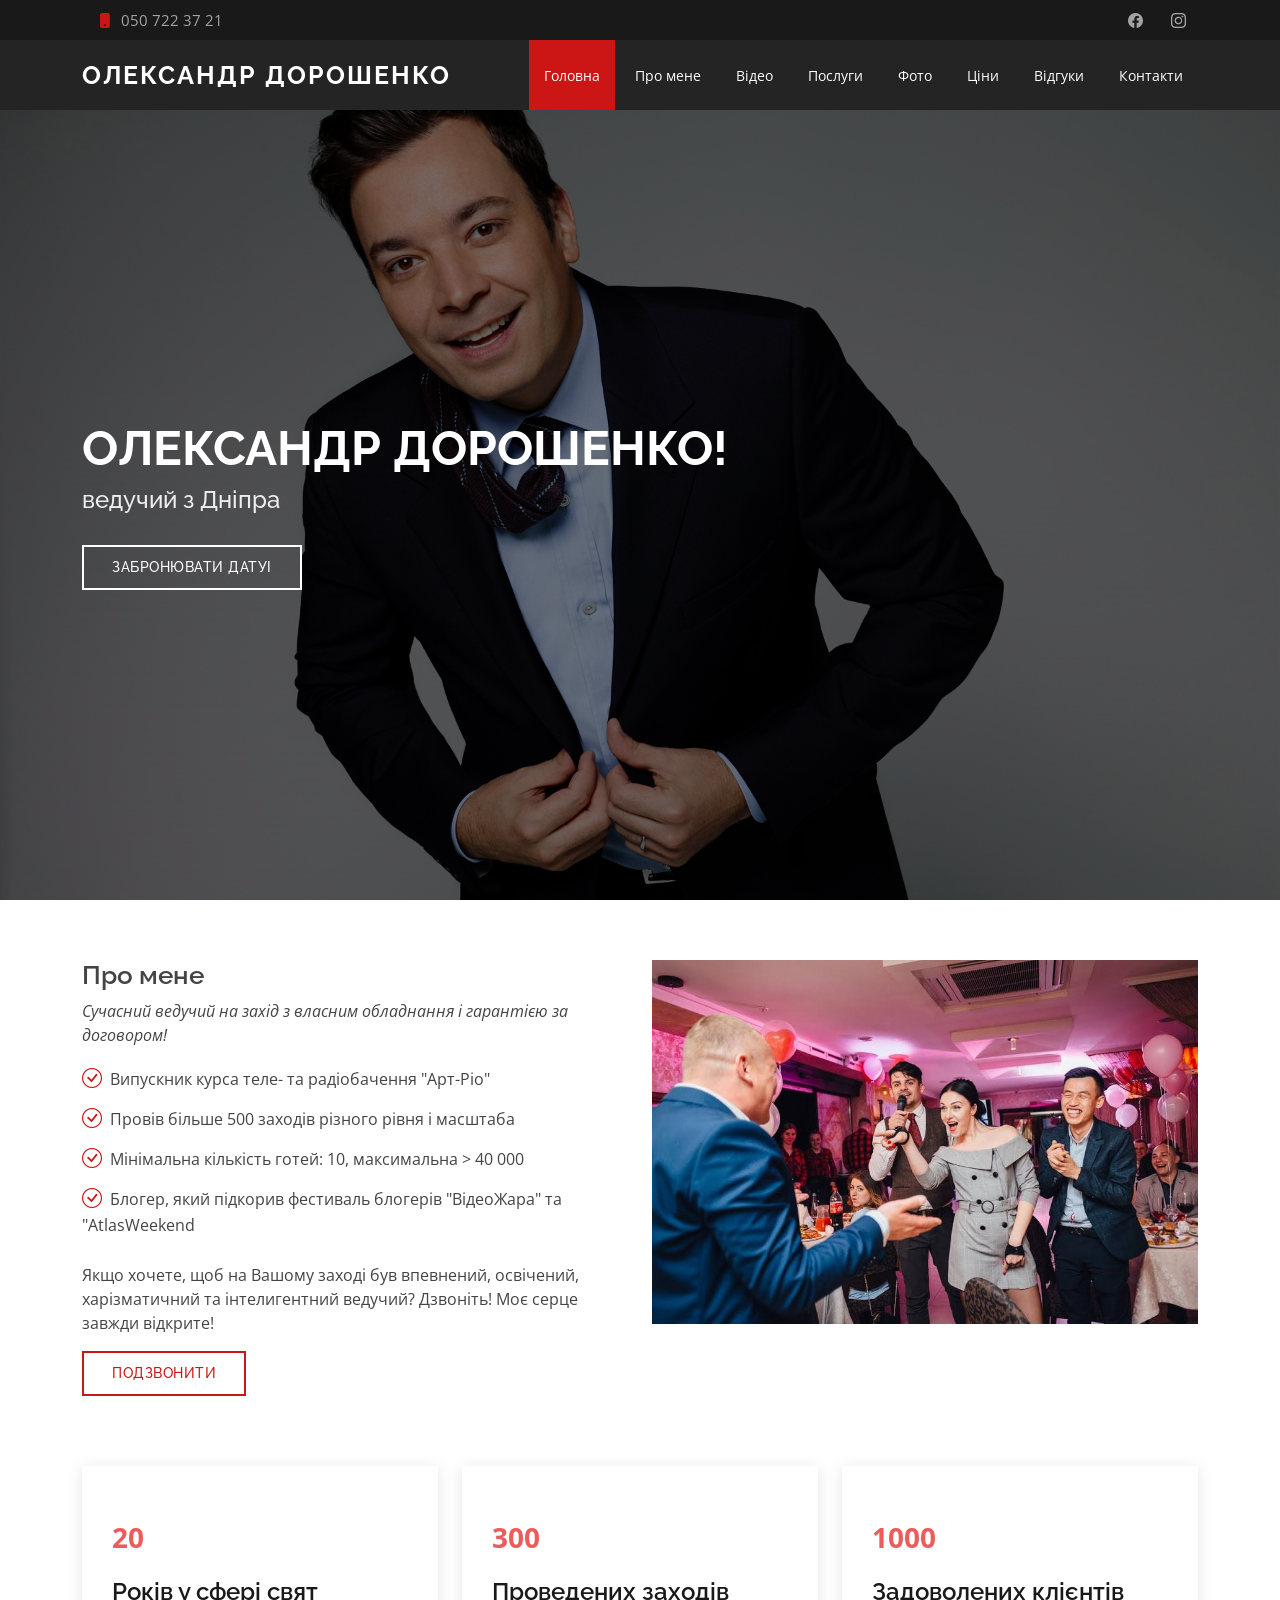
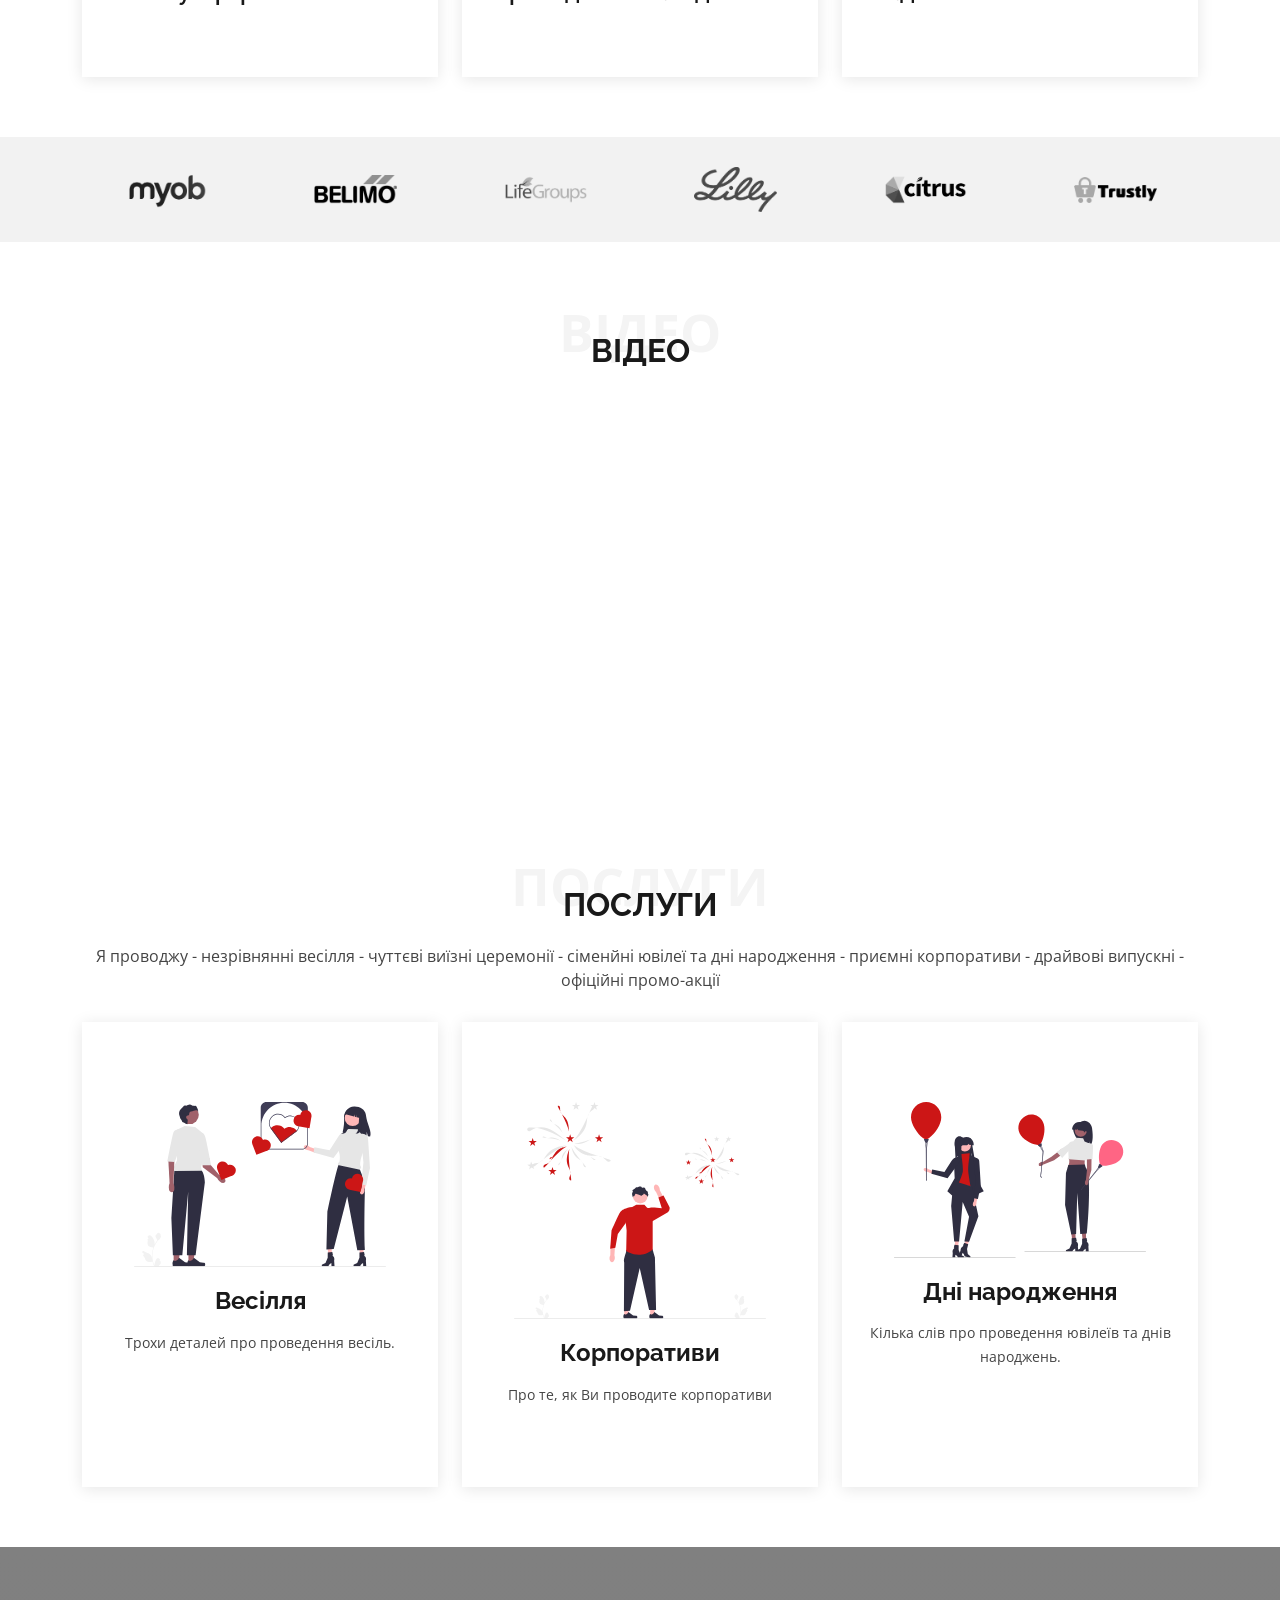
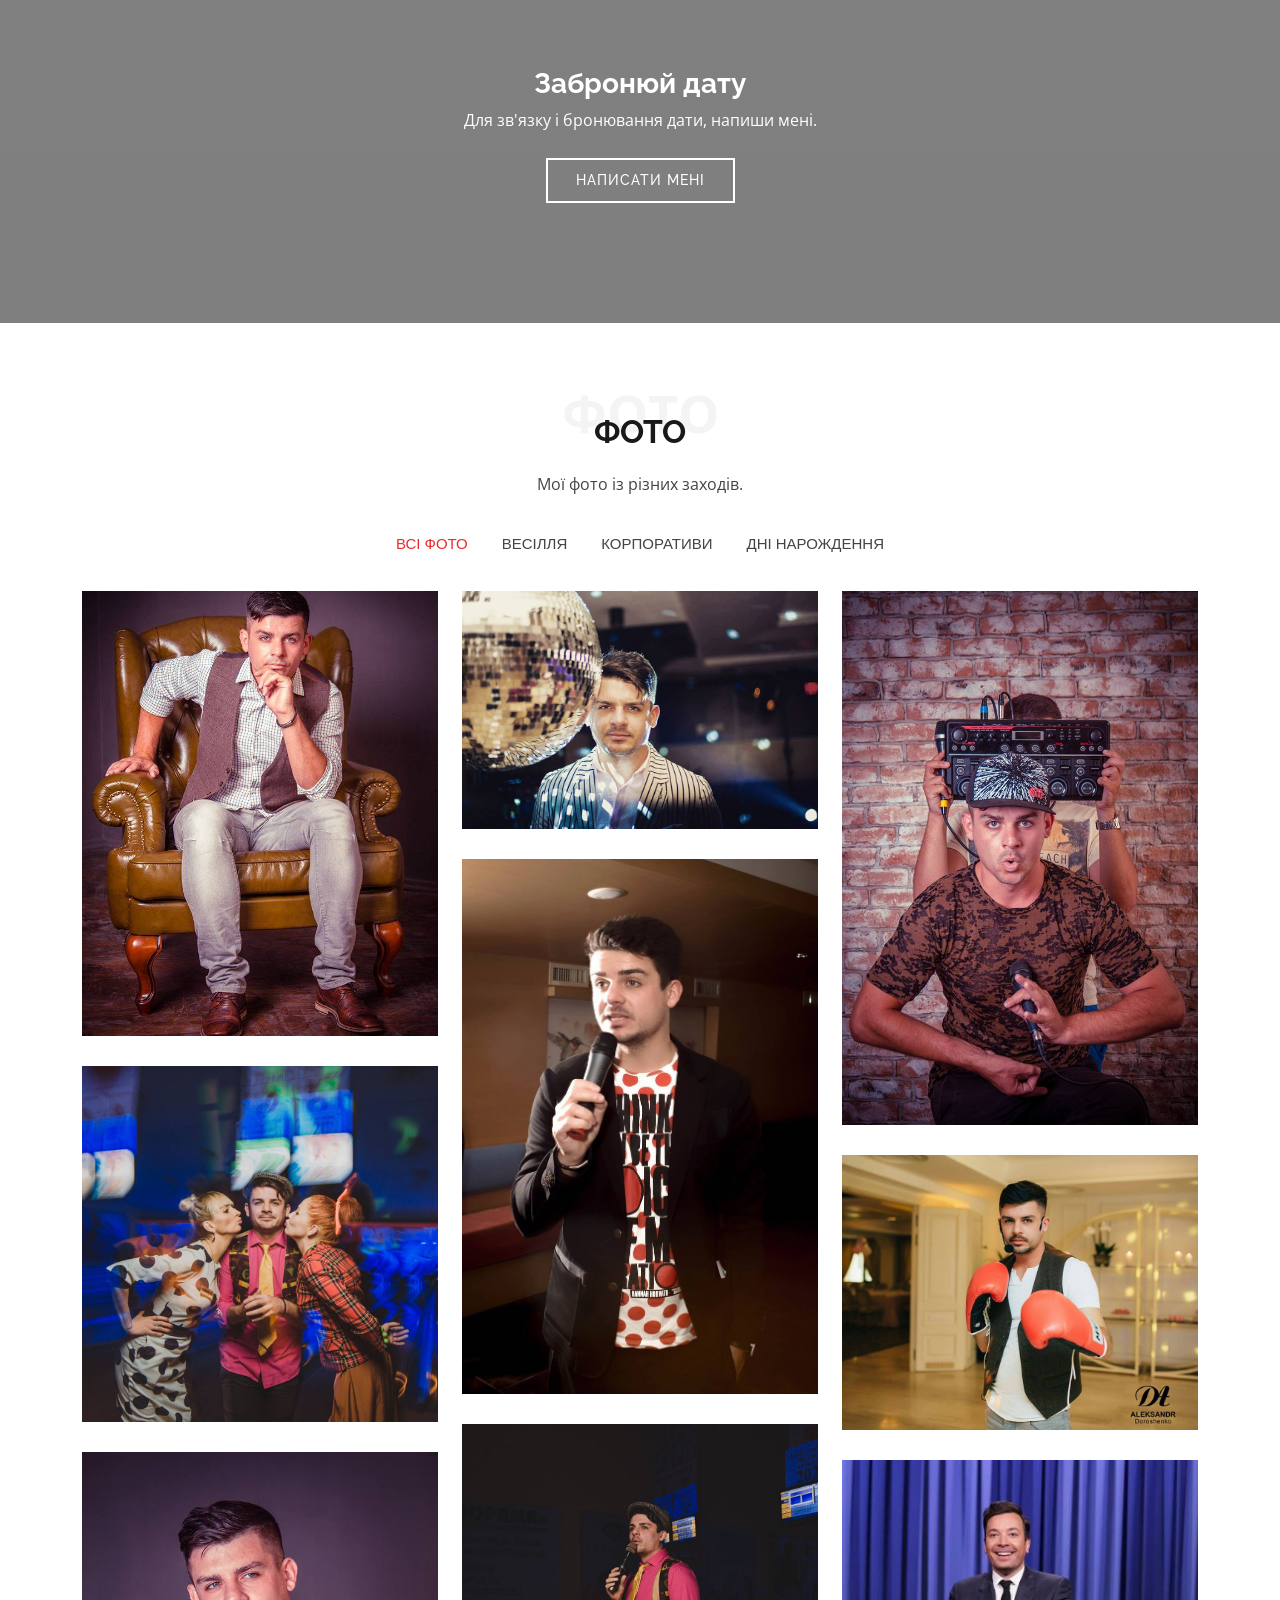
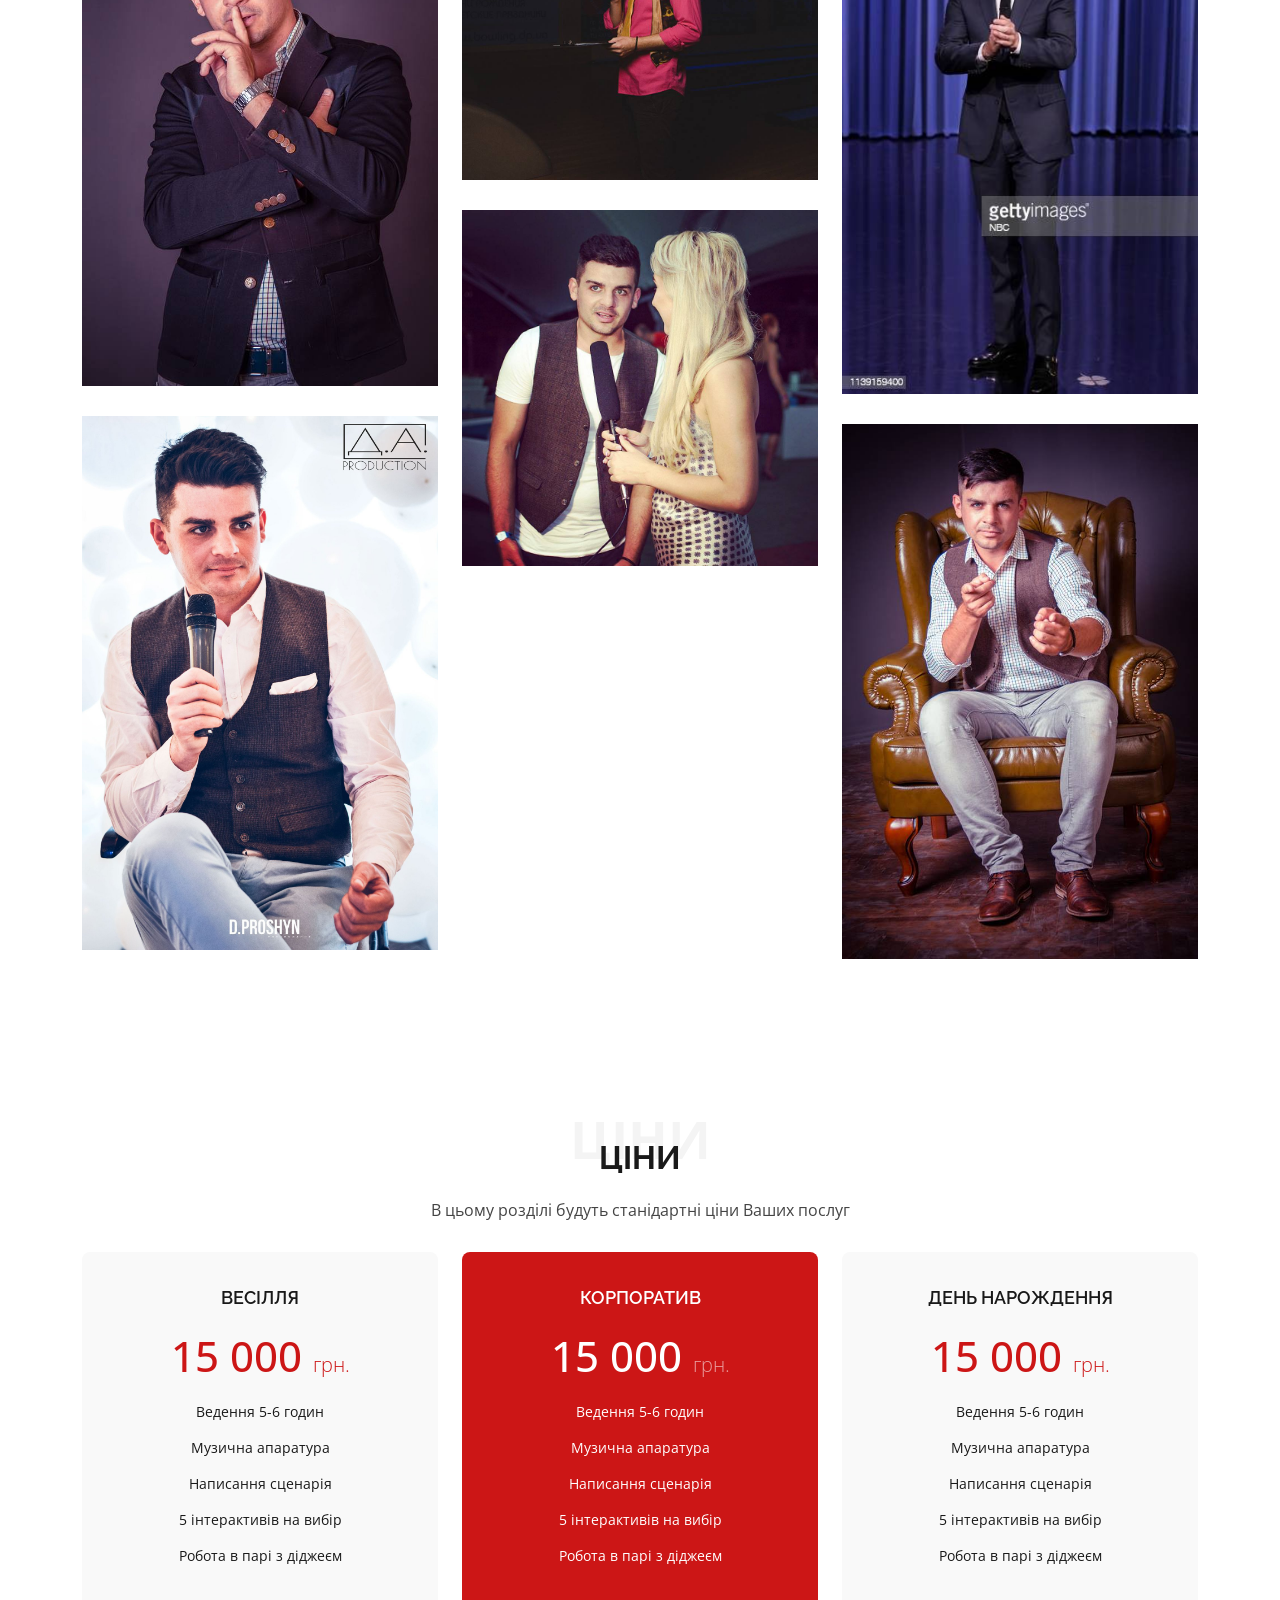
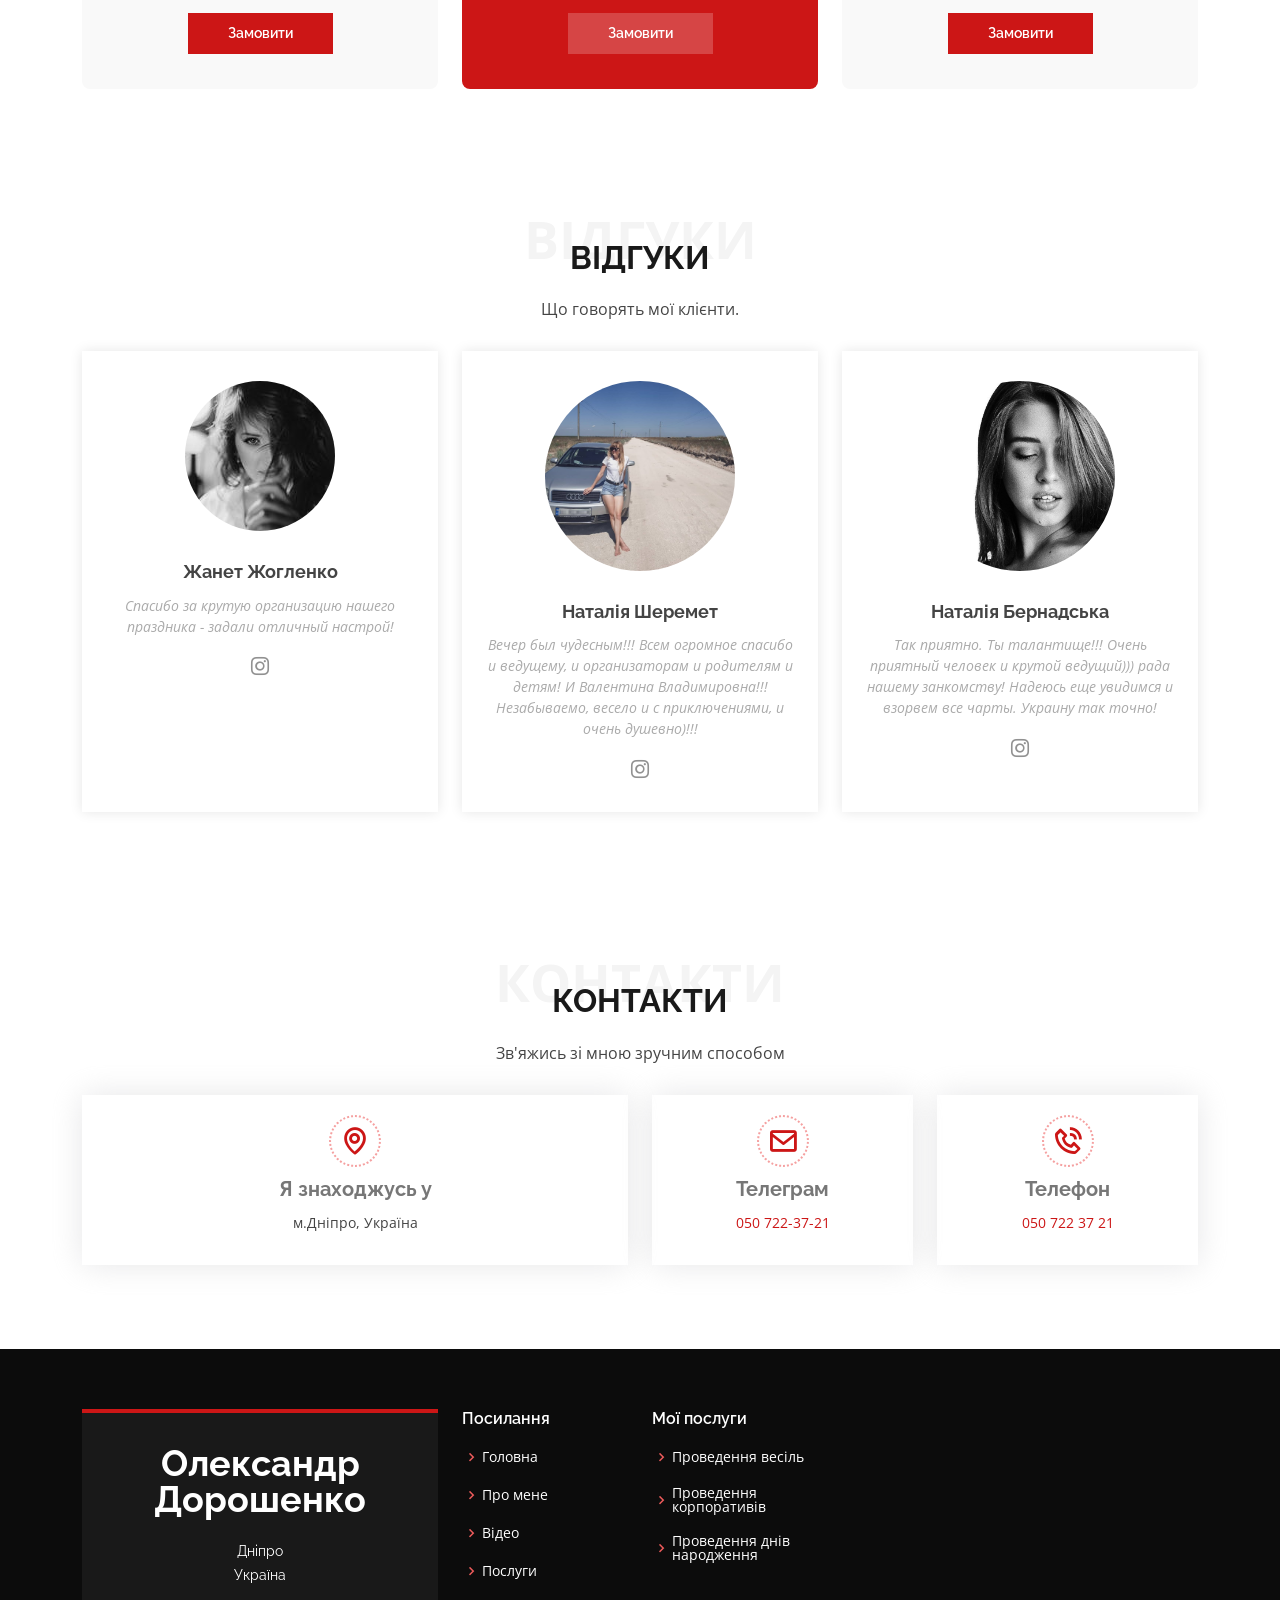
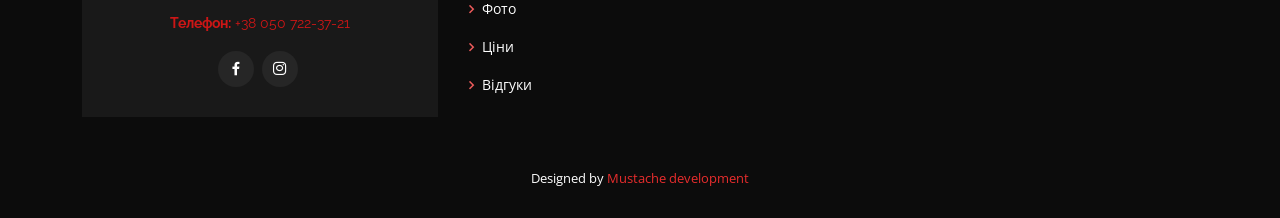
==== commit b95c8b2e: "add testimonals" ====
--- a/index.html
+++ b/index.html
@@ -5,7 +5,7 @@
   <meta charset="utf-8">
   <meta content="width=device-width, initial-scale=1.0" name="viewport">
 
-  <title>Сайт для ведучого</title>
+  <title>Дорошенко Олександр</title>
   <meta content="" name="description">
   <meta content="" name="keywords">
 
@@ -27,13 +27,7 @@
   <!-- Template Main CSS File -->
   <link href="assets/css/style.css" rel="stylesheet">
 
-  <!-- =======================================================
-  * Template Name: Day
-  * Updated: Aug 17 2023 with Bootstrap v5.3.1
-  * Template URL: https://bootstrapmade.com/day-multipurpose-html-template-for-free/
-  * Author: BootstrapMade.com
-  * License: https://bootstrapmade.com/license/
-  ======================================================== -->
+
 </head>
 
 <body>
@@ -42,7 +36,7 @@
   <section id="topbar" class="d-flex align-items-center">
     <div class="container d-flex justify-content-center justify-content-md-between">
       <div class="contact-info d-flex align-items-center">
-        <i class="bi bi-envelope-fill"></i><a href="mailto:contact@example.com">itSushkoAndriy@gmail.com</a>
+        
         <a href='tel:+380507223721'><i class="bi bi-phone-fill phone-icon"></i> 050 722 37 21</a>
       </div>
       <div class="social-links d-none d-md-block">
@@ -309,130 +303,108 @@
           <div class="col-lg-4 col-md-6 portfolio-item filter-app">
             <img src="assets/img/portfolio/portfolio-1.jpg" class="img-fluid" alt="">
             <div class="portfolio-info">
-              <h4>App 1</h4>
-              <p>App</p>
+              <h4>Олександр Дорошенко</h4>  
+              <p>Олександр Дорошенко</p>              
               <a href="assets/img/portfolio/portfolio-1.jpg" data-gallery="portfolioGallery" class="portfolio-lightbox preview-link" title="App 1"><i class="bx bx-plus"></i></a>
-              <a href="portfolio-details.html" class="details-link" title="More Details"><i class="bx bx-link"></i></a>
             </div>
           </div>
 
           <div class="col-lg-4 col-md-6 portfolio-item filter-web">
             <img src="assets/img/portfolio/portfolio-2.jpg" class="img-fluid" alt="">
             <div class="portfolio-info">
-              <h4>Web 3</h4>
-              <p>Web</p>
-              <a href="assets/img/portfolio/portfolio-2.webp" data-gallery="portfolioGallery" class="portfolio-lightbox preview-link" title="Web 3"><i class="bx bx-plus"></i></a>
-              <a href="portfolio-details.html" class="details-link" title="More Details"><i class="bx bx-link"></i></a>
+              <h4>Олександр Дорошенко</h4>  
+              <p>Олександр Дорошенко</p>              
+              <a href="assets/img/portfolio/portfolio-2.jpg" data-gallery="portfolioGallery" class="portfolio-lightbox preview-link" title="Web 3"><i class="bx bx-plus"></i></a>
             </div>
           </div>
 
           <div class="col-lg-4 col-md-6 portfolio-item filter-app">
             <img src="assets/img/portfolio/portfolio-3.jpg" class="img-fluid" alt="">
             <div class="portfolio-info">
-              <h4>App 2</h4>
-              <p>App</p>
-              <a href="assets/img/portfolio/portfolio-3.webp" data-gallery="portfolioGallery" class="portfolio-lightbox preview-link" title="App 2"><i class="bx bx-plus"></i></a>
-              <a href="portfolio-details.html" class="details-link" title="More Details"><i class="bx bx-link"></i></a>
+              <h4>Олександр Дорошенко</h4>  
+              <p>Олександр Дорошенко</p>              
+              <a href="assets/img/portfolio/portfolio-3.jpg" data-gallery="portfolioGallery" class="portfolio-lightbox preview-link" title="App 2"><i class="bx bx-plus"></i></a>
             </div>
           </div>
 
           <div class="col-lg-4 col-md-6 portfolio-item filter-card">
             <img src="assets/img/portfolio/portfolio-4.jpg" class="img-fluid" alt="">
             <div class="portfolio-info">
-              <h4>Card 2</h4>
-              <p>Card</p>
+              <h4>Олександр Дорошенко</h4>  
+              <p>Олександр Дорошенко</p>              
               <a href="assets/img/portfolio/portfolio-4.jpg" data-gallery="portfolioGallery" class="portfolio-lightbox preview-link" title="Card 2"><i class="bx bx-plus"></i></a>
-              <a href="portfolio-details.html" class="details-link" title="More Details"><i class="bx bx-link"></i></a>
             </div>
           </div>
 
           <div class="col-lg-4 col-md-6 portfolio-item filter-web">
             <img src="assets/img/portfolio/portfolio-5.jpg" class="img-fluid" alt="">
             <div class="portfolio-info">
-              <h4>Web 2</h4>
-              <p>Web</p>
-              <a href="assets/img/portfolio/portfolio-5.webp" data-gallery="portfolioGallery" class="portfolio-lightbox preview-link" title="Web 2"><i class="bx bx-plus"></i></a>
-              <a href="portfolio-details.html" class="details-link" title="More Details"><i class="bx bx-link"></i></a>
+              <h4>Олександр Дорошенко</h4>  
+              <p>Олександр Дорошенко</p>              
+              <a href="assets/img/portfolio/portfolio-5.jpg" data-gallery="portfolioGallery" class="portfolio-lightbox preview-link" title="Web 2"><i class="bx bx-plus"></i></a>
             </div>
           </div>
 
           <div class="col-lg-4 col-md-6 portfolio-item filter-app">
             <img src="assets/img/portfolio/portfolio-6.jpg" class="img-fluid" alt="">
             <div class="portfolio-info">
-              <h4>App 3</h4>
-              <p>App</p>
-              <a href="assets/img/portfolio/portfolio-6.webp" data-gallery="portfolioGallery" class="portfolio-lightbox preview-link" title="App 3"><i class="bx bx-plus"></i></a>
-              <a href="portfolio-details.html" class="details-link" title="More Details"><i class="bx bx-link"></i></a>
+              <h4>Олександр Дорошенко</h4>  
+              <p>Олександр Дорошенко</p>              
+              <a href="assets/img/portfolio/portfolio-6.jpg" data-gallery="portfolioGallery" class="portfolio-lightbox preview-link" title="App 3"><i class="bx bx-plus"></i></a>
             </div>
           </div>
 
           <div class="col-lg-4 col-md-6 portfolio-item filter-card">
             <img src="assets/img/portfolio/portfolio-7.jpg" class="img-fluid" alt="">
             <div class="portfolio-info">
-              <h4>Card 1</h4>
-              <p>Card</p>
-              <a href="assets/img/portfolio/portfolio-7.webp" data-gallery="portfolioGallery" class="portfolio-lightbox preview-link" title="Card 1"><i class="bx bx-plus"></i></a>
-              <a href="portfolio-details.html" class="details-link" title="More Details"><i class="bx bx-link"></i></a>
+              <h4>Олександр Дорошенко</h4>  
+              <p>Олександр Дорошенко</p>              
+              <a href="assets/img/portfolio/portfolio-7.jpg" data-gallery="portfolioGallery" class="portfolio-lightbox preview-link" title="Card 1"><i class="bx bx-plus"></i></a>
             </div>
           </div>
 
           <div class="col-lg-4 col-md-6 portfolio-item filter-card">
             <img src="assets/img/portfolio/portfolio-8.jpg" class="img-fluid" alt="">
             <div class="portfolio-info">
-              <h4>Card 3</h4>
-              <p>Card</p>
-              <a href="assets/img/portfolio/portfolio-8.webp" data-gallery="portfolioGallery" class="portfolio-lightbox preview-link" title="Card 3"><i class="bx bx-plus"></i></a>
-              <a href="portfolio-details.html" class="details-link" title="More Details"><i class="bx bx-link"></i></a>
+              <h4>Олександр Дорошенко</h4>  
+              <p>Олександр Дорошенко</p>
+              <a href="assets/img/portfolio/portfolio-8.jpg" data-gallery="portfolioGallery" class="portfolio-lightbox preview-link" title="Card 3"><i class="bx bx-plus"></i></a>
             </div>
           </div>
 
           <div class="col-lg-4 col-md-6 portfolio-item filter-web">
             <img src="assets/img/portfolio/portfolio-9.jpg" class="img-fluid" alt="">
             <div class="portfolio-info">
-              <h4>Web 3</h4>  
-              <p>Web</p>
+              <h4>Олександр Дорошенко</h4>  
+              <p>Олександр Дорошенко</p>
               <a href="assets/img/portfolio/portfolio-9.jpg" data-gallery="portfolioGallery" class="portfolio-lightbox preview-link" title="Web 3"><i class="bx bx-plus"></i></a>
-              <a href="portfolio-details.html" class="details-link" title="More Details"><i class="bx bx-link"></i></a>
-            </div>
-          </div>
-
-          <div class="col-lg-4 col-md-6 portfolio-item filter-web">
-            <img src="assets/img/portfolio/portfolio-10.jpg" class="img-fluid" alt="">
-            <div class="portfolio-info">
-              <h4>Web 3</h4>  
-              <p>Web</p>
-              <a href="assets/img/portfolio/portfolio-9.jpg" data-gallery="portfolioGallery" class="portfolio-lightbox preview-link" title="Web 3"><i class="bx bx-plus"></i></a>
-              <a href="portfolio-details.html" class="details-link" title="More Details"><i class="bx bx-link"></i></a>
             </div>
           </div>
 
           <div class="col-lg-4 col-md-6 portfolio-item filter-web">
             <img src="assets/img/portfolio/portfolio-11.jpg" class="img-fluid" alt="">
             <div class="portfolio-info">
-              <h4>Web 3</h4>  
-              <p>Web</p>
-              <a href="assets/img/portfolio/portfolio-9.jpg" data-gallery="portfolioGallery" class="portfolio-lightbox preview-link" title="Web 3"><i class="bx bx-plus"></i></a>
-              <a href="portfolio-details.html" class="details-link" title="More Details"><i class="bx bx-link"></i></a>
+              <h4>Олександр Дорошенко</h4>  
+              <p>Олександр Дорошенко</p>
+              <a href="assets/img/portfolio/portfolio-11.jpg" data-gallery="portfolioGallery" class="portfolio-lightbox preview-link" title="Web 3"><i class="bx bx-plus"></i></a>
             </div>
           </div>
 
           <div class="col-lg-4 col-md-6 portfolio-item filter-web">
             <img src="assets/img/portfolio/portfolio-12.jpg" class="img-fluid" alt="">
             <div class="portfolio-info">
-              <h4>Web 3</h4>  
-              <p>Web</p>
-              <a href="assets/img/portfolio/portfolio-9.jpg" data-gallery="portfolioGallery" class="portfolio-lightbox preview-link" title="Web 3"><i class="bx bx-plus"></i></a>
-              <a href="portfolio-details.html" class="details-link" title="More Details"><i class="bx bx-link"></i></a>
+              <h4>Олександр Дорошенко</h4>  
+              <p>Олександр Дорошенко</p>
+              <a href="assets/img/portfolio/portfolio-12.jpg" data-gallery="portfolioGallery" class="portfolio-lightbox preview-link" title="Web 3"><i class="bx bx-plus"></i></a>
             </div>
           </div>
 
           <div class="col-lg-4 col-md-6 portfolio-item filter-web">
             <img src="assets/img/portfolio/portfolio-13.jpg" class="img-fluid" alt="">
             <div class="portfolio-info">
-              <h4>Web 3</h4>  
-              <p>Web</p>
-              <a href="assets/img/portfolio/portfolio-9.jpg" data-gallery="portfolioGallery" class="portfolio-lightbox preview-link" title="Web 3"><i class="bx bx-plus"></i></a>
-              <a href="portfolio-details.html" class="details-link" title="More Details"><i class="bx bx-link"></i></a>
+              <h4>Олександр Дорошенко</h4>  
+              <p>Олександр Дорошенко</p>              
+              <a href="assets/img/portfolio/portfolio-13.jpg" data-gallery="portfolioGallery" class="portfolio-lightbox preview-link" title="Web 3"><i class="bx bx-plus"></i></a>
             </div>
           </div>
         </div>
@@ -448,7 +420,7 @@
         <div class="section-title">
           <span>Ціни</span>
           <h2>Ціни</h2>
-          <p>В цьому розділі будуть стандартні ціни Ваших послуг</p>
+          <p>В цьому розділі будуть станідартні ціни Ваших послуг</p>
         </div>
 
         <div class="row">
@@ -456,12 +428,12 @@
           <div class="col-lg-4 col-md-6" data-aos="zoom-in" data-aos-delay="150">
             <div class="box">
               <h3>Весілля</h3>
-              <h4>10 000 <span>грн.</span></h4>
+              <h4>15 000 <span>грн.</span></h4>
               <ul>
                 <li>Ведення 5-6 годин</li>
                 <li>Музична апаратура</li>
                 <li>Написання сценарія</li>
-                <li>50 активностей на вибір</li>
+                <li>5 інтерактивів на вибір</li>
                 <li>Робота в парі з діджеєм</li>
               </ul>
               <div class="btn-wrap">
@@ -472,12 +444,12 @@
           <div class="col-lg-4 col-md-6 mt-4 mt-md-0" data-aos="zoom-in">
             <div class="box featured">
               <h3>Корпоратив</h3>
-              <h4>10 000 <span>грн.</span></h4>
+              <h4>15 000 <span>грн.</span></h4>
               <ul>
                 <li>Ведення 5-6 годин</li>
                 <li>Музична апаратура</li>
                 <li>Написання сценарія</li>
-                <li>50 активностей на вибір</li>
+                <li>5 інтерактивів на вибір</li>
                 <li>Робота в парі з діджеєм</li>
               </ul>
               <div class="btn-wrap">
@@ -489,12 +461,12 @@
           <div class="col-lg-4 col-md-6 mt-4 mt-lg-0" data-aos="zoom-in" data-aos-delay="150">
             <div class="box">
               <h3>День нарождення</h3>
-              <h4>10 000 <span>грн.</span></h4>
+              <h4>15 000 <span>грн.</span></h4>
               <ul>
                 <li>Ведення 5-6 годин</li>
                 <li>Музична апаратура</li>
                 <li>Написання сценарія</li>
-                <li>50 активностей на вибір</li>
+                <li>5 інтерактивів на вибір</li>
                 <li>Робота в парі з діджеєм</li>
               </ul>
               <div class="btn-wrap">
@@ -521,48 +493,41 @@
         <div class="row">
           <div class="col-lg-4 col-md-6 d-flex align-items-stretch" data-aos="zoom-in">
             <div class="member">
-              <img src="assets/img/team/team-1.jpg" alt="">
-              <h4>Дмитро Коцюбинський</h4>
-              <span>Директор CNN</span>
+              <img src="assets/img/team/vidguk-1.jpg" alt="">
+              <h4>Жанет Жогленко</h4>
+              
               <p>
-                Дякую за проведений корпоратив! Все було на вищому рівні. Будемо співпрацювати в майбутньому.
+                Спасибо за крутую организацию нашего праздника - задали отличный настрой!
               </p>
               <div class="social">
-                <a href="https://www.facebook.com/mustachedevelopment" target="_blank"><i class="bi bi-facebook"></i></a>
-                <a href="https://www.instagram.com/mustache.development/" target="_blank"><i class="bi bi-instagram"></i></a>
-                <a href="https://www.mustdev.pp.ua/" target="_blank"><i class="bi bi-globe"></i></a>
+                <a href="https://www.instagram.com/zhannet_zhoglenko/" target="_blank"><i class="bi bi-instagram"></i></a>
               </div>
             </div>
           </div>
 
           <div class="col-lg-4 col-md-6 d-flex align-items-stretch" data-aos="zoom-in">
             <div class="member">
-              <img src="assets/img/team/team-2.jpg" alt="">
-              <h4>Дженіфер Лопес</h4>
-              <span>Наречена</span>
+              <img src="assets/img/team/vidguk-2.jpg" alt="">
+              <h4>Наталія Шеремет</h4>
               <p>
-                Те весілля, яке Джіммі нам провів було найкраще в моєму житті. Я готова ще раз одружитись тільки для того, щоб знову замовити твої послуги!
+                Вечер был чудесным!!! Всем огромное спасибо и ведущему, и организаторам и родителям и детям! И Валентина Владимировна!!! Незабываемо, весело и с приключениями, и очень душевно)!!!
               </p>
               <div class="social">
-                <a href="https://www.facebook.com/mustachedevelopment" target="_blank"><i class="bi bi-facebook"></i></a>
-                <a href="https://www.instagram.com/mustache.development/" target="_blank"><i class="bi bi-instagram"></i></a>
-                <a href="https://www.mustdev.pp.ua/" target="_blank"><i class="bi bi-globe"></i></a>
+                <a href="https://www.instagram.com/nataliia_sheremet/" target="_blank"><i class="bi bi-instagram"></i></a>
               </div>
             </div>
           </div>
 
           <div class="col-lg-4 col-md-6 d-flex align-items-stretch" data-aos="zoom-in">
             <div class="member">
-              <img src="assets/img/team/team-3.jpg" alt="">
-              <h4>Тім Кук</h4>
-              <span>Генеральний директор Apple</span>
+              <img src="assets/img/team/vidguk-3.jpg" alt="">
+              <h4>Наталія Бернадська</h4>
+              
               <p>
-                Моя мати просто в захваті від твого підходу до проведення свята. Цей ювілей вона запам'ятає на все життя!
+                Так приятно. Ты талантище!!! Очень приятный человек и крутой ведущий))) рада нашему занкомству! Надеюсь еще увидимся и взорвем все чарты. Украину так точно!
               </p>
               <div class="social">
-                <a href="https://www.facebook.com/mustachedevelopment" target="_blank"><i class="bi bi-facebook"></i></a>
-                <a href="https://www.instagram.com/mustache.development/" target="_blank"><i class="bi bi-instagram"></i></a>
-                <a href="https://www.mustdev.pp.ua/"><i class="bi bi-globe" target="_blank"></i></a>
+                <a href="https://www.instagram.com/b_ernadskaya/" target="_blank"><i class="bi bi-instagram"></i></a>
               </div>
             </div>
           </div>
@@ -586,24 +551,24 @@
           <div class="col-lg-6">
             <div class="info-box mb-4">
               <i class="bx bx-map"></i>
-              <h3>Моя адреса</h3>
-              <p>Дніпро, Україна</p>
+              <h3>Я знаходжусь у</h3>
+              <p>м.Дніпро, Україна</p>
             </div>
           </div>
 
           <div class="col-lg-3 col-md-6">
             <div class="info-box  mb-4">
               <i class="bx bx-envelope"></i>
-              <h3>Електронна пошта</h3>
-              <p>itSushkoAndriy@gmail.com</p>
+              <h3>Телеграм</h3>
+              <p><a href="https://t.me/DAProduct" class="btn-buy" target="_blank">050 722-37-21</a></p>
             </div>
           </div>
 
           <div class="col-lg-3 col-md-6">
             <div class="info-box  mb-4">
               <i class="bx bx-phone-call"></i>
-              <h3>Пиши в телеграм</h3>
-              <p><a href="https://t.me/DAProduct" class="btn-buy" target="_blank">050 722-37-21"</a></p>
+              <h3>Телефон</h3>
+              <p><a href='tel:+380507223721'> 050 722 37 21</a></p>
             </div>
           </div>
 
@@ -660,7 +625,7 @@
                 Дніпро<br>
                 Україна<br><br>
                 <a href='tel:+38 050 722-37-21'><strong>Телефон:</strong> +38 050 722-37-21<br></a>
-                <strong>Email:</strong> itSushkoAndriy@gmail.com<br>
+                
               </p>
               <div class="social-links mt-3">
                 <a href="https://www.facebook.com/AleksDoroshenko1/" class="facebook" target="_blank"><i class="bx bxl-facebook"></i></a>
@@ -699,10 +664,7 @@
 
     <div class="container">
       <div class="credits">
-        <!-- All the links in the footer should remain intact. -->
-        <!-- You can delete the links only if you purchased the pro version. -->
-        <!-- Licensing information: https://bootstrapmade.com/license/ -->
-        <!-- Purchase the pro version with working PHP/AJAX contact form: https://bootstrapmade.com/day-multipurpose-html-template-for-free/ -->
+        
         Designed by <a href="https://mustdev.pp.ua/">Mustache development</a>
       </div>
     </div>
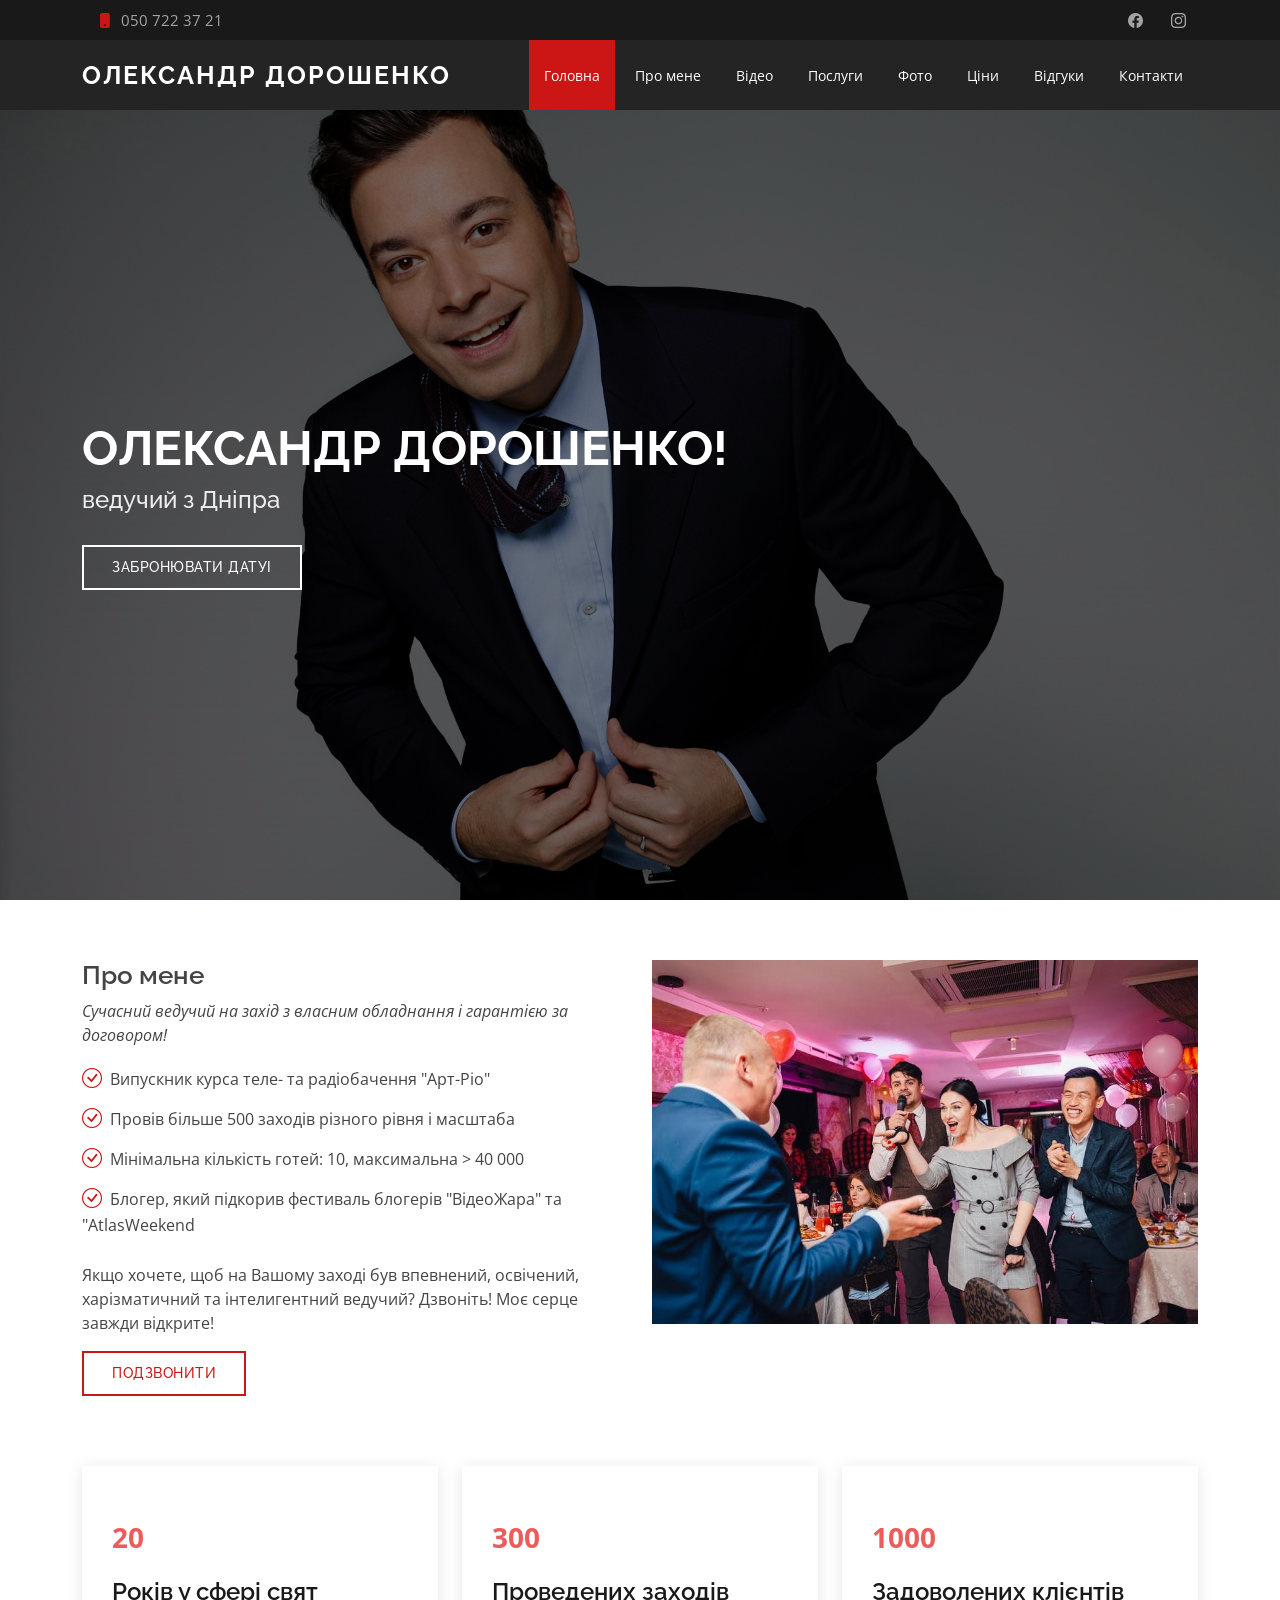
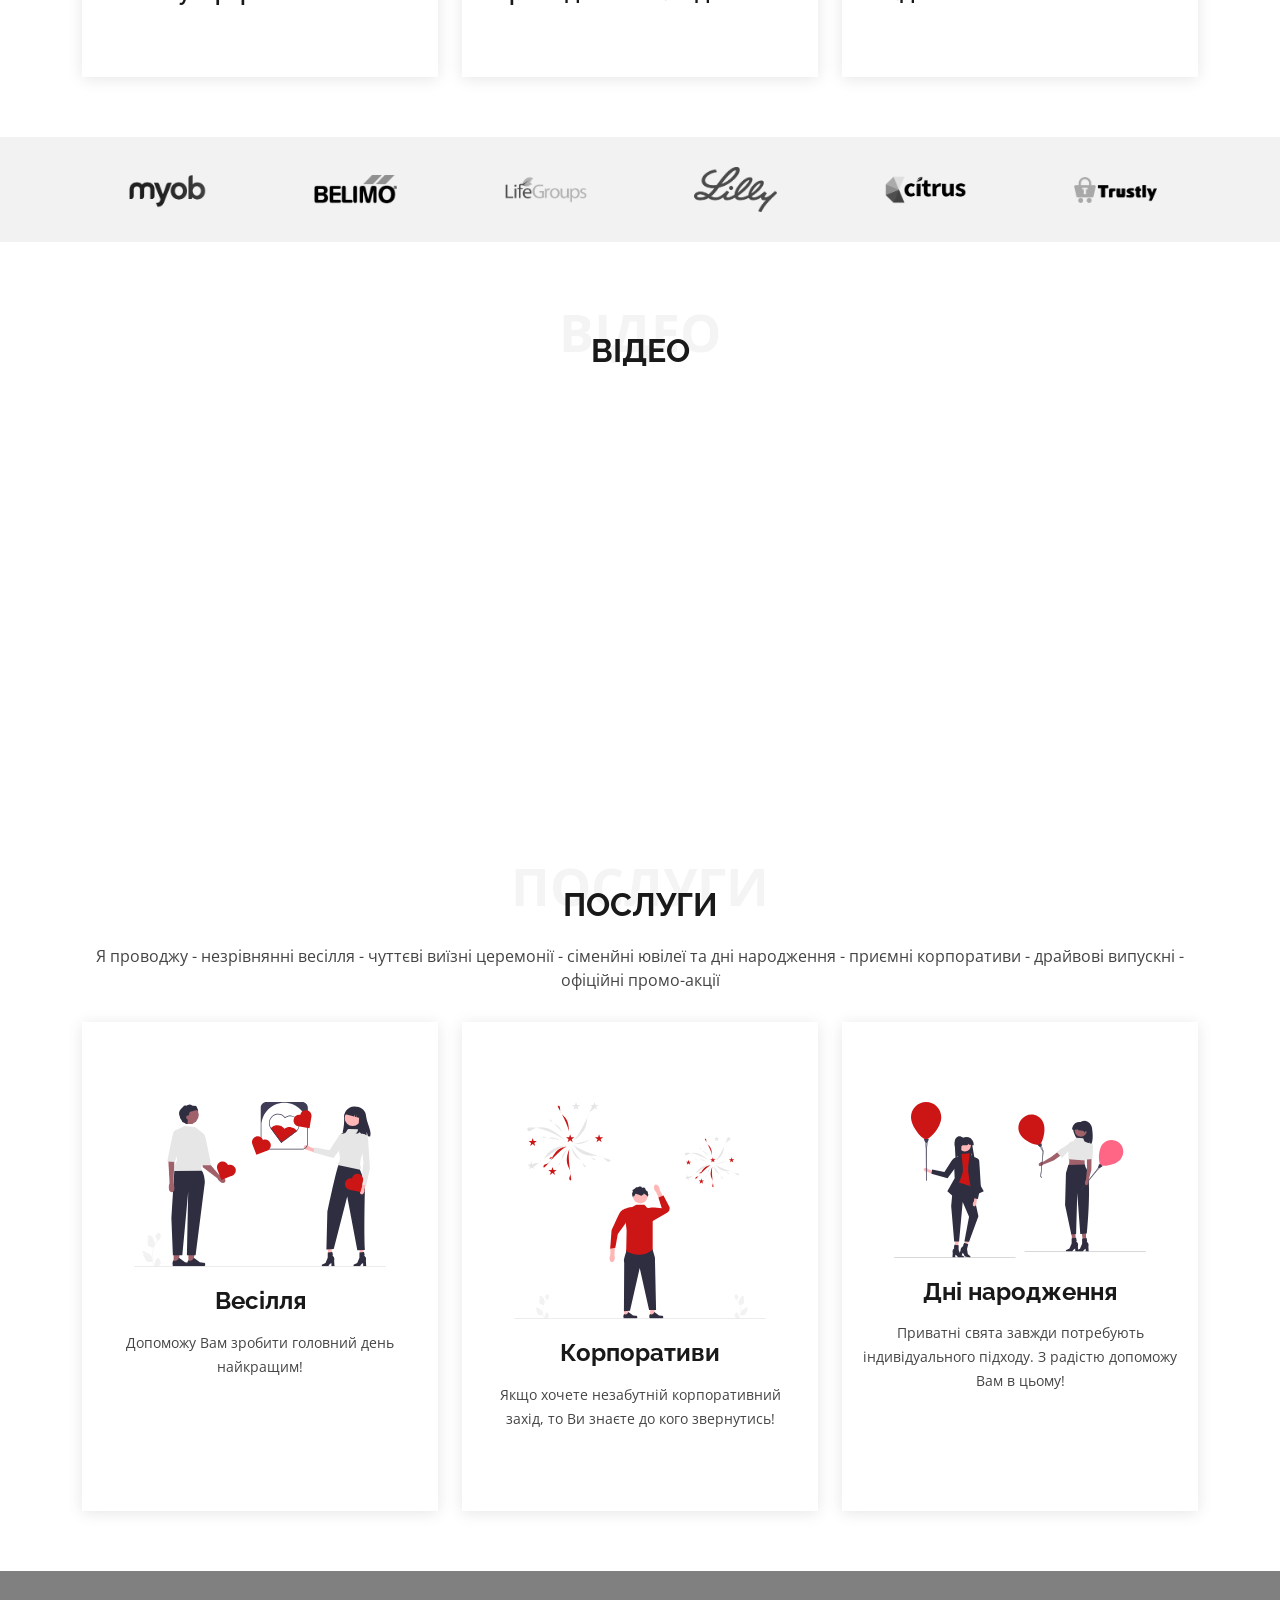
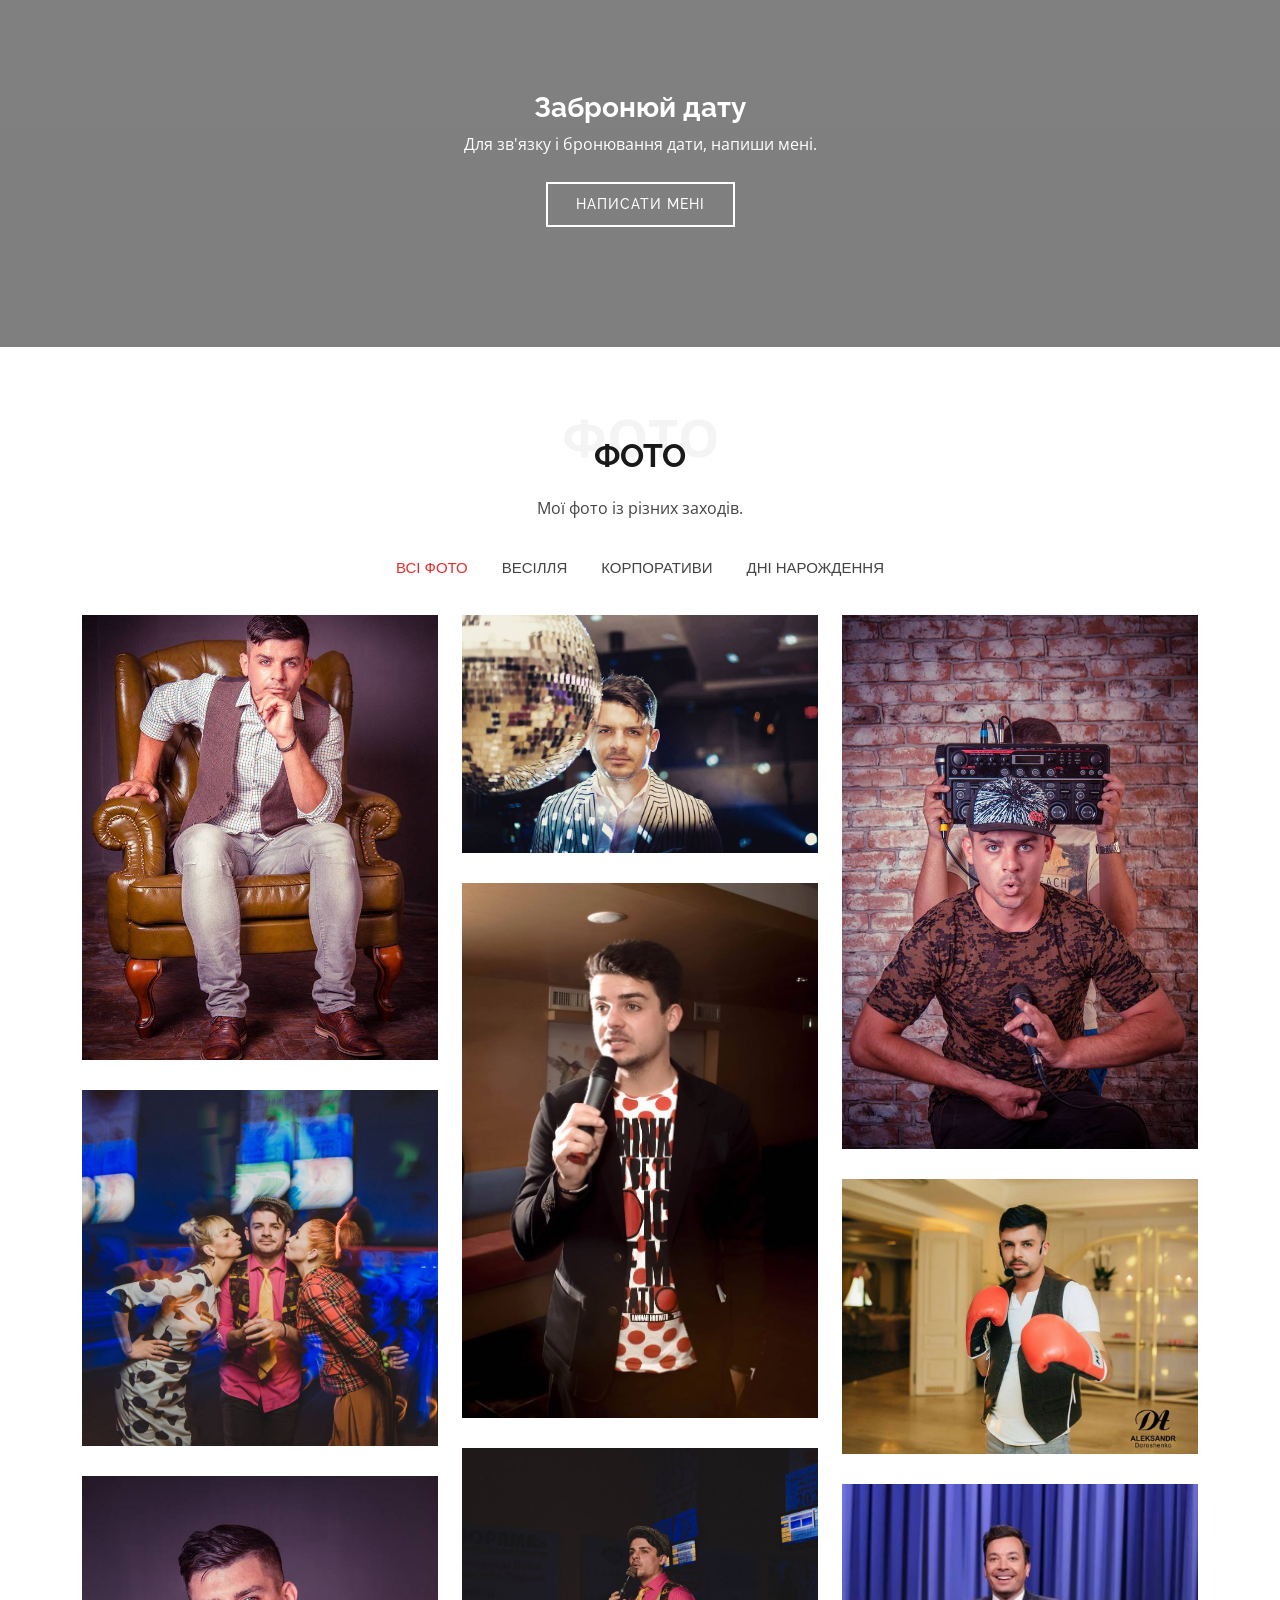
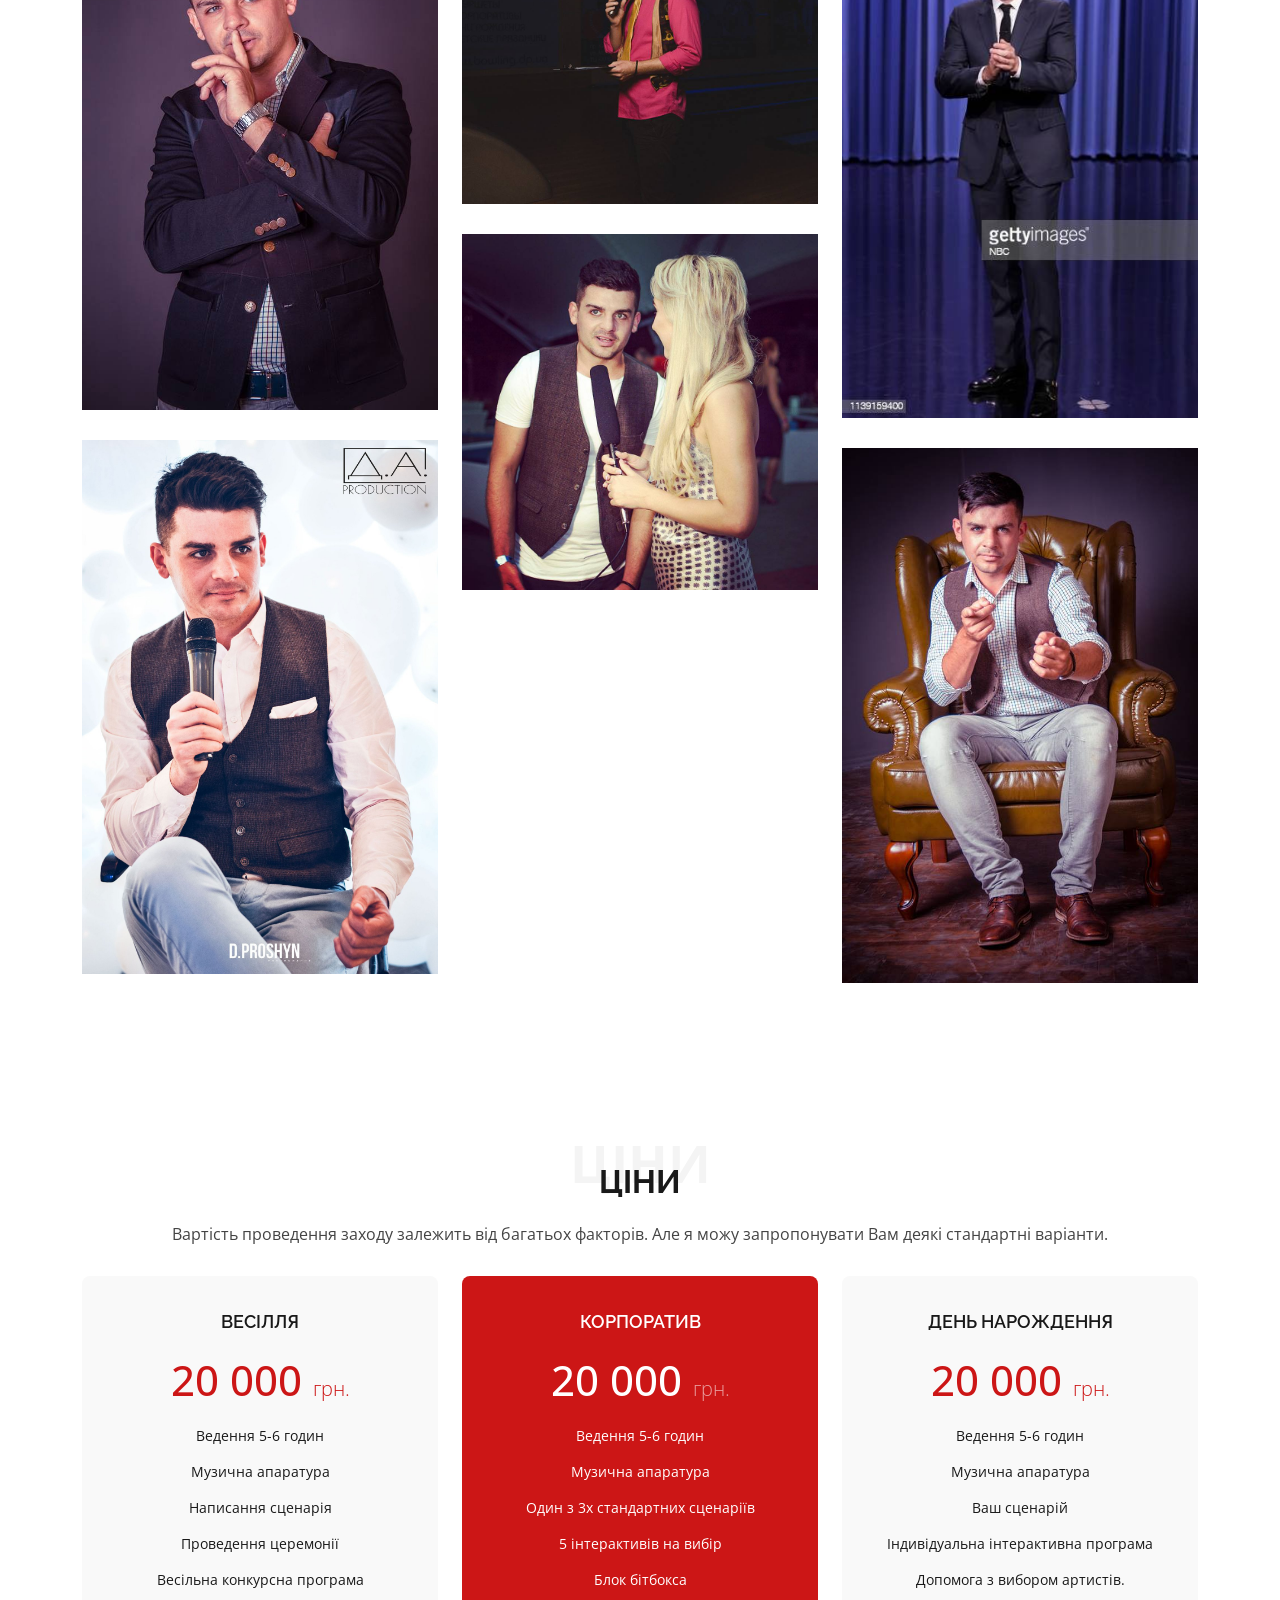
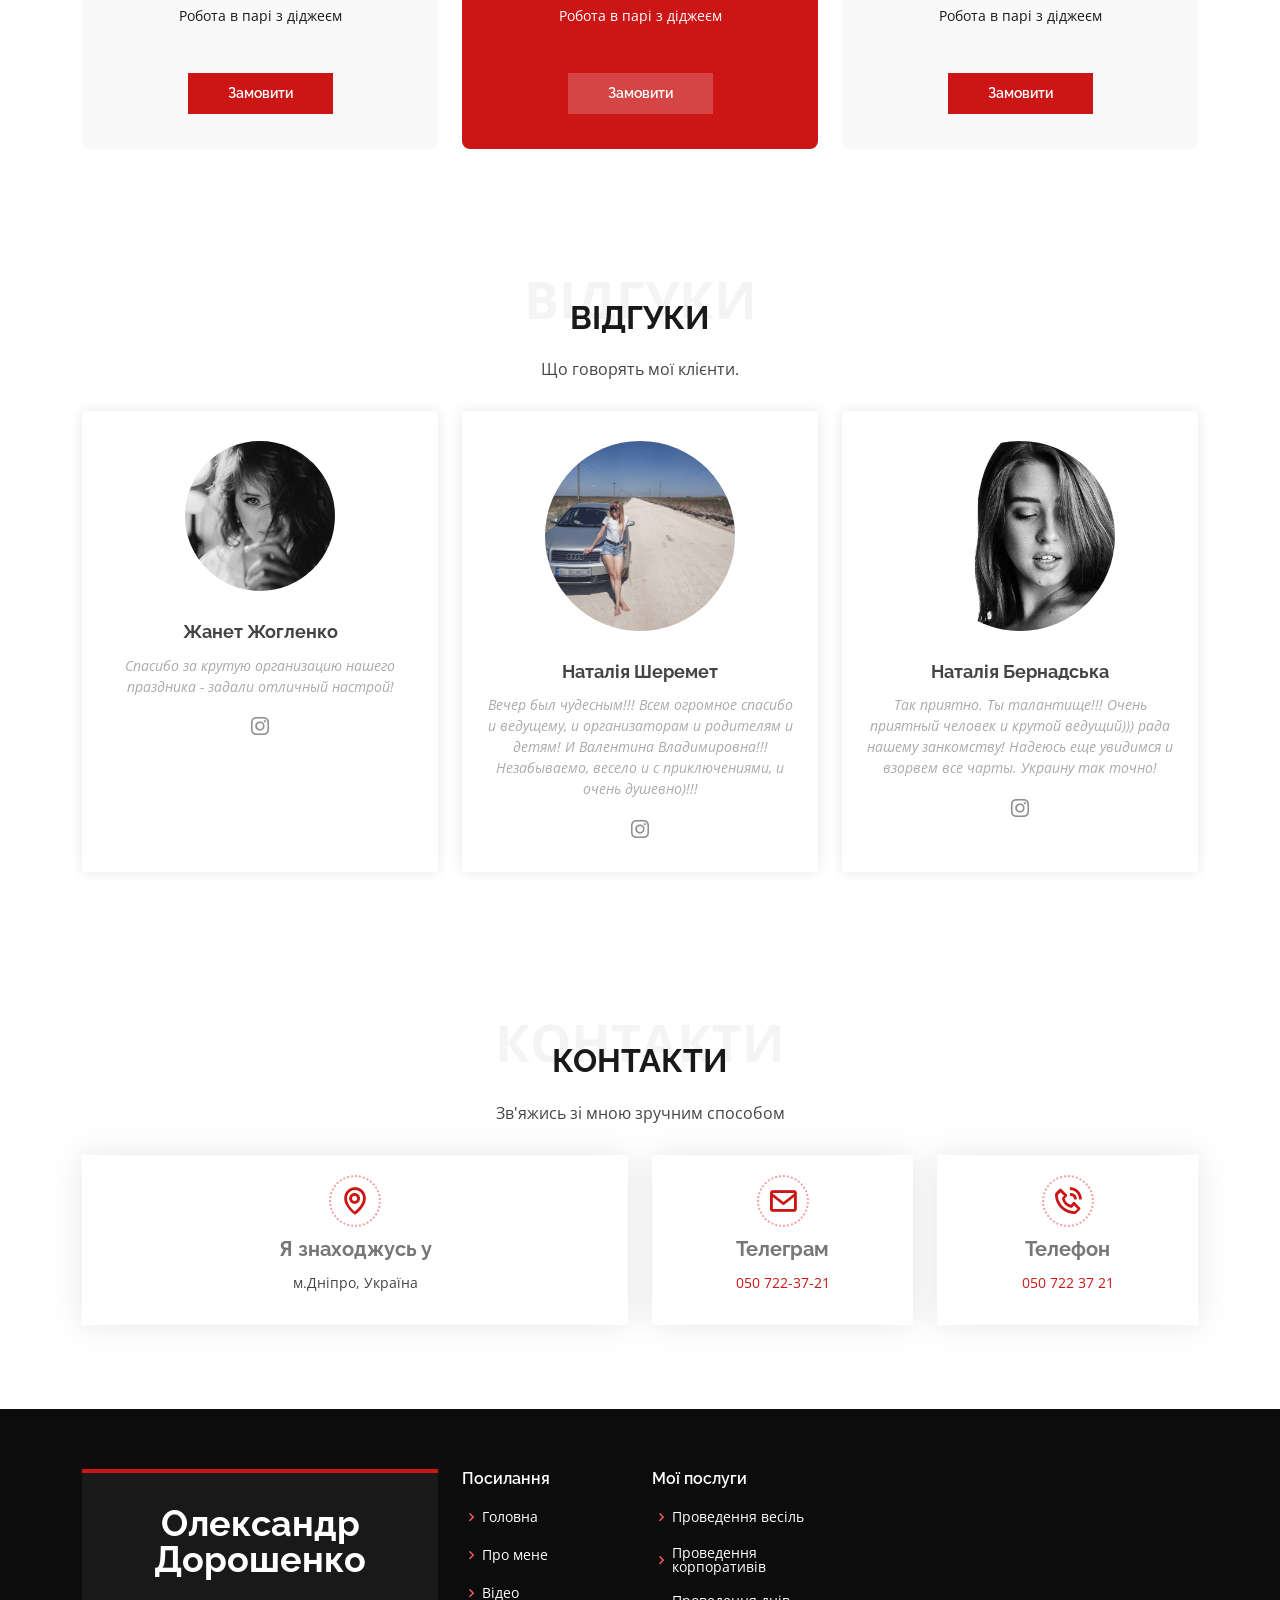
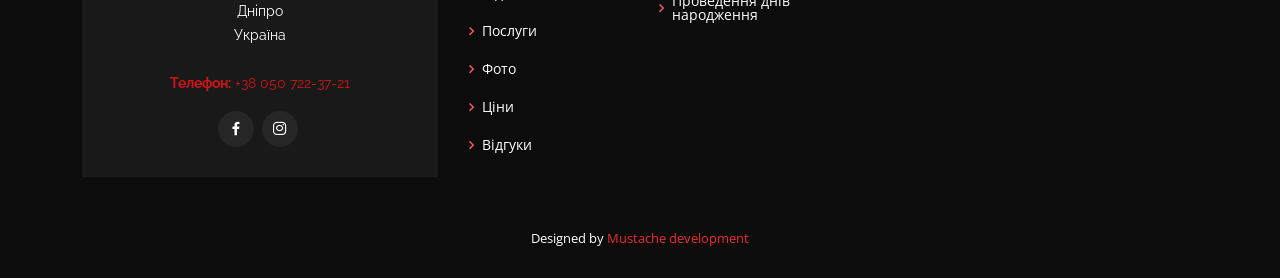
==== commit 09477c85: "fix some information" ====
--- a/index.html
+++ b/index.html
@@ -1,586 +1,654 @@
 <!DOCTYPE html>
 <html lang="en">
-
-<head>
-  <meta charset="utf-8">
-  <meta content="width=device-width, initial-scale=1.0" name="viewport">
-
-  <title>Дорошенко Олександр</title>
-  <meta content="" name="description">
-  <meta content="" name="keywords">
-
-  <!-- Favicons -->
-  <link href="assets/img/favicon.png" rel="icon">
-  <link href="assets/img/apple-touch-icon.png" rel="apple-touch-icon">
-
-  <!-- Google Fonts -->
-  <link href="https://fonts.googleapis.com/css?family=Open+Sans:300,300i,400,400i,600,600i,700,700i|Raleway:300,300i,400,400i,500,500i,600,600i,700,700i|Poppins:300,300i,400,400i,500,500i,600,600i,700,700i" rel="stylesheet">
-
-  <!-- Vendor CSS Files -->
-  <link href="assets/vendor/aos/aos.css" rel="stylesheet">
-  <link href="assets/vendor/bootstrap/css/bootstrap.min.css" rel="stylesheet">
-  <link href="assets/vendor/bootstrap-icons/bootstrap-icons.css" rel="stylesheet">
-  <link href="assets/vendor/boxicons/css/boxicons.min.css" rel="stylesheet">
-  <link href="assets/vendor/glightbox/css/glightbox.min.css" rel="stylesheet">
-  <link href="assets/vendor/swiper/swiper-bundle.min.css" rel="stylesheet">
-
-  <!-- Template Main CSS File -->
-  <link href="assets/css/style.css" rel="stylesheet">
-
-
-</head>
-
-<body>
-
-  <!-- ======= Top Bar ======= -->
-  <section id="topbar" class="d-flex align-items-center">
-    <div class="container d-flex justify-content-center justify-content-md-between">
-      <div class="contact-info d-flex align-items-center">
-        
-        <a href='tel:+380507223721'><i class="bi bi-phone-fill phone-icon"></i> 050 722 37 21</a>
+  <head>
+    <meta charset="utf-8" />
+    <meta content="width=device-width, initial-scale=1.0" name="viewport" />
+
+    <title>Дорошенко Олександр</title>
+    <meta content="" name="description" />
+    <meta content="" name="keywords" />
+
+    <!-- Favicons -->
+    <link href="assets/img/favicon.png" rel="icon" />
+    <link href="assets/img/apple-touch-icon.png" rel="apple-touch-icon" />
+
+    <!-- Google Fonts -->
+    <link
+      href="https://fonts.googleapis.com/css?family=Open+Sans:300,300i,400,400i,600,600i,700,700i|Raleway:300,300i,400,400i,500,500i,600,600i,700,700i|Poppins:300,300i,400,400i,500,500i,600,600i,700,700i"
+      rel="stylesheet"
+    />
+
+    <!-- Vendor CSS Files -->
+    <link href="assets/vendor/aos/aos.css" rel="stylesheet" />
+    <link href="assets/vendor/bootstrap/css/bootstrap.min.css" rel="stylesheet" />
+    <link href="assets/vendor/bootstrap-icons/bootstrap-icons.css" rel="stylesheet" />
+    <link href="assets/vendor/boxicons/css/boxicons.min.css" rel="stylesheet" />
+    <link href="assets/vendor/glightbox/css/glightbox.min.css" rel="stylesheet" />
+    <link href="assets/vendor/swiper/swiper-bundle.min.css" rel="stylesheet" />
+
+    <!-- Template Main CSS File -->
+    <link href="assets/css/style.css" rel="stylesheet" />
+  </head>
+
+  <body>
+    <!-- ======= Top Bar ======= -->
+    <section id="topbar" class="d-flex align-items-center">
+      <div class="container d-flex justify-content-center justify-content-md-between">
+        <div class="contact-info d-flex align-items-center">
+          <a href="tel:+380507223721"><i class="bi bi-phone-fill phone-icon"></i> 050 722 37 21</a>
+        </div>
+        <div class="social-links d-none d-md-block">
+          <a href="https://www.facebook.com/AleksDoroshenko1/" class="facebook" target="_blank"
+            ><i class="bi bi-facebook"></i
+          ></a>
+          <a href="https://www.instagram.com/doroshenko_show" class="instagram" target="_blank"
+            ><i class="bi bi-instagram"></i
+          ></a>
+        </div>
       </div>
-      <div class="social-links d-none d-md-block">
-        <a href="https://www.facebook.com/AleksDoroshenko1/" class="facebook" target="_blank"><i class="bi bi-facebook"></i></a>
-        <a href="https://www.instagram.com/doroshenko_show" class="instagram" target="_blank"><i class="bi bi-instagram"></i></a>
+    </section>
+
+    <!-- ======= Header ======= -->
+    <header id="header" class="d-flex align-items-center">
+      <div class="container d-flex align-items-center justify-content-between">
+        <h1 class="logo"><a href="index.html">Олександр Дорошенко</a></h1>
+        <!-- Uncomment below if you prefer to use an image logo -->
+        <!-- <a href="index.html" class="logo"><img src="assets/img/logo.png" alt="" class="img-fluid"></a> -->
+
+        <nav id="navbar" class="navbar">
+          <ul>
+            <li><a class="nav-link scrollto active" href="#hero">Головна</a></li>
+            <li><a class="nav-link scrollto" href="#about">Про мене</a></li>
+            <li><a class="nav-link scrollto" href="#video">Відео</a></li>
+            <li><a class="nav-link scrollto" href="#services">Послуги</a></li>
+            <li><a class="nav-link scrollto" href="#portfolio">Фото</a></li>
+            <li><a class="nav-link scrollto" href="#pricing">Ціни</a></li>
+            <li><a class="nav-link scrollto" href="#team">Відгуки</a></li>
+            <li><a class="nav-link scrollto" href="#contact">Контакти</a></li>
+          </ul>
+          <i class="bi bi-list mobile-nav-toggle"></i>
+        </nav>
+        <!-- .navbar -->
       </div>
-    </div>
-  </section>
-
-  <!-- ======= Header ======= -->
-  <header id="header" class="d-flex align-items-center">
-    <div class="container d-flex align-items-center justify-content-between">
-
-      <h1 class="logo"><a href="index.html">Олександр Дорошенко</a></h1>
-      <!-- Uncomment below if you prefer to use an image logo -->
-      <!-- <a href="index.html" class="logo"><img src="assets/img/logo.png" alt="" class="img-fluid"></a> -->
-
-      <nav id="navbar" class="navbar">
-        <ul>
-          <li><a class="nav-link scrollto active" href="#hero">Головна</a></li>
-          <li><a class="nav-link scrollto" href="#about">Про мене</a></li>
-          <li><a class="nav-link scrollto" href="#video">Відео</a></li>
-          <li><a class="nav-link scrollto" href="#services">Послуги</a></li>
-          <li><a class="nav-link scrollto " href="#portfolio">Фото</a></li>
-          <li><a class="nav-link scrollto" href="#pricing">Ціни</a></li>
-          <li><a class="nav-link scrollto" href="#team">Відгуки</a></li>
-          <li><a class="nav-link scrollto" href="#contact">Контакти</a></li>
-        </ul>
-        <i class="bi bi-list mobile-nav-toggle"></i>
-      </nav><!-- .navbar -->
-
-    </div>
-  </header><!-- End Header -->
-
-  <!-- ======= Hero Section ======= -->
-  <section id="hero" class="d-flex align-items-center">
-    <div class="container position-relative" data-aos="fade-up" data-aos-delay="500">
-      <h1>Олександр Дорошенко!</h1>
-      <h2>ведучий з Дніпра</h2>
-      <a href="https://t.me/DAProduct" class="btn-get-started scrollto" target="_blank">Забронювати датуі</a>
-    </div>
-  </section><!-- End Hero -->
-
-  <main id="main">
-
-    <!-- ======= About Section ======= -->
-    <section id="about" class="about">
-      <div class="container">
-
-        <div class="row">
-          <div class="col-lg-6 order-1 order-lg-2" data-aos="fade-left">
-            <img src="assets/img/about.jpg" class="img-fluid" alt="">
-          </div>
-          <div class="col-lg-6 pt-4 pt-lg-0 order-2 order-lg-1 content" data-aos="fade-right">
-            <h3>Про мене</h3>
-            <p class="fst-italic">
-              Сучасний ведучий на захід з власним обладнання і гарантією за договором!
-            </p>
-            <!-- <p>
+    </header>
+    <!-- End Header -->
+
+    <!-- ======= Hero Section ======= -->
+    <section id="hero" class="d-flex align-items-center">
+      <div class="container position-relative" data-aos="fade-up" data-aos-delay="500">
+        <h1>Олександр Дорошенко!</h1>
+        <h2>ведучий з Дніпра</h2>
+        <a href="https://t.me/DAProduct" class="btn-get-started scrollto" target="_blank">Забронювати датуі</a>
+      </div>
+    </section>
+    <!-- End Hero -->
+
+    <main id="main">
+      <!-- ======= About Section ======= -->
+      <section id="about" class="about">
+        <div class="container">
+          <div class="row">
+            <div class="col-lg-6 order-1 order-lg-2" data-aos="fade-left">
+              <img src="assets/img/about.jpg" class="img-fluid" alt="" />
+            </div>
+            <div class="col-lg-6 pt-4 pt-lg-0 order-2 order-lg-1 content" data-aos="fade-right">
+              <h3>Про мене</h3>
+              <p class="fst-italic">Сучасний ведучий на захід з власним обладнання і гарантією за договором!</p>
+              <!-- <p>
               ХТО Я ТАКИЙ?
             </p> -->
-            <ul>
-              <li><i class="bi bi-check-circle"></i> Випускник курса теле- та радіобачення "Арт-Ріо"</li>
-              <li><i class="bi bi-check-circle"></i> Провів більше 500 заходів різного рівня і масштаба</li>
-              <li><i class="bi bi-check-circle"></i> Мінімальна кількість готей: 10, максимальна > 40 000</li>
-              <li><i class="bi bi-check-circle"></i> Блогер, який підкорив фестиваль блогерів "ВідеоЖара" та "AtlasWeekend</li>
-            </ul>
+              <ul>
+                <li><i class="bi bi-check-circle"></i> Випускник курса теле- та радіобачення "Арт-Ріо"</li>
+                <li><i class="bi bi-check-circle"></i> Провів більше 500 заходів різного рівня і масштаба</li>
+                <li><i class="bi bi-check-circle"></i> Мінімальна кількість готей: 10, максимальна > 40 000</li>
+                <li>
+                  <i class="bi bi-check-circle"></i> Блогер, який підкорив фестиваль блогерів "ВідеоЖара" та
+                  "AtlasWeekend
+                </li>
+              </ul>
+              <p>
+                Якщо хочете, щоб на Вашому заході був впевнений, освічений, харізматичний та інтелигентний ведучий?
+                Дзвоніть! Моє серце завжди відкрите!
+              </p>
+
+              <a href="tel:+380507223721" class="mx-auto btn-get-started scrollto" target="_blank">Подзвонити</a>
+            </div>
+          </div>
+        </div>
+      </section>
+      <!-- End About Section -->
+
+      <!-- ======= Why Us Section ======= -->
+      <section id="why-us" class="why-us">
+        <div class="container">
+          <div class="row">
+            <div class="col-lg-4" data-aos="fade-up">
+              <div class="box">
+                <span>20</span>
+                <h4>Років у сфері свят</h4>
+                <!-- <p>Чому варто із Вами співпрацювати.</p> -->
+              </div>
+            </div>
+
+            <div class="col-lg-4 mt-4 mt-lg-0" data-aos="fade-up" data-aos-delay="150">
+              <div class="box">
+                <span>300</span>
+                <h4>Проведених заходів</h4>
+                <!-- <p>З детальним розкриттям і поясненням.</p> -->
+              </div>
+            </div>
+
+            <div class="col-lg-4 mt-4 mt-lg-0" data-aos="fade-up" data-aos-delay="300">
+              <div class="box">
+                <span>1000</span>
+                <h4>Задоволених клієнтів</h4>
+                <!-- <p>Тут теж має бути важливий аспект, який переконає клієнтів звернутися до Вас.</p> -->
+              </div>
+            </div>
+          </div>
+        </div>
+      </section>
+      <!-- End Why Us Section -->
+
+      <!-- ======= Clients Section ======= -->
+      <section id="clients" class="clients">
+        <div class="container" data-aos="zoom-in">
+          <div class="row d-flex align-items-center">
+            <div class="col-lg-2 col-md-4 col-6">
+              <img src="assets/img/clients/client-1.png" class="img-fluid" alt="" />
+            </div>
+
+            <div class="col-lg-2 col-md-4 col-6">
+              <img src="assets/img/clients/client-2.png" class="img-fluid" alt="" />
+            </div>
+
+            <div class="col-lg-2 col-md-4 col-6">
+              <img src="assets/img/clients/client-3.png" class="img-fluid" alt="" />
+            </div>
+
+            <div class="col-lg-2 col-md-4 col-6">
+              <img src="assets/img/clients/client-4.png" class="img-fluid" alt="" />
+            </div>
+
+            <div class="col-lg-2 col-md-4 col-6">
+              <img src="assets/img/clients/client-5.png" class="img-fluid" alt="" />
+            </div>
+
+            <div class="col-lg-2 col-md-4 col-6">
+              <img src="assets/img/clients/client-6.png" class="img-fluid" alt="" />
+            </div>
+          </div>
+        </div>
+      </section>
+      <!-- End Clients Section -->
+
+      <!-- ======= Video ======= -->
+      <section id="video" class="team">
+        <div class="container">
+          <div class="section-title">
+            <span>Відео</span>
+            <h2>Відео</h2>
+          </div>
+
+          <div class="row">
+            <iframe
+              width="560"
+              height="315"
+              src="https://www.youtube.com/embed/eqplAfGHZUA?si=vYHs6jjmbfUCZB3m&amp;controls=0"
+              title="YouTube video player"
+              frameborder="0"
+              allow="accelerometer; autoplay; clipboard-write; encrypted-media; gyroscope; picture-in-picture; web-share"
+              allowfullscreen
+            >
+            </iframe>
+          </div>
+        </div>
+      </section>
+      <!-- End Video Section -->
+
+      <!-- ======= Services Section ======= -->
+      <section id="services" class="services">
+        <div class="container">
+          <div class="section-title">
+            <span>Послуги</span>
+            <h2>Послуги</h2>
             <p>
-              Якщо хочете, щоб на Вашому заході був впевнений, освічений, харізматичний та інтелигентний ведучий?
-              Дзвоніть! Моє серце завжди відкрите!
+              Я проводжу - незрівнянні весілля - чуттєві виїзні церемонії - сіменйні ювілеї та дні народження - приємні
+              корпоративи - драйвові випускні - офіційні промо-акції
             </p>
-            
-              <a href='tel:+380507223721' class="mx-auto btn-get-started scrollto" target="_blank">Подзвонити</a>
-            
-          </div>
-        </div>
-
-      </div>
-    </section><!-- End About Section -->
-
-    <!-- ======= Why Us Section ======= -->
-    <section id="why-us" class="why-us">
-      <div class="container">
-
-        <div class="row">
-
-          <div class="col-lg-4" data-aos="fade-up">
-            <div class="box">
-              <span>20</span>
-              <h4>Років у сфері свят</h4>
-              <!-- <p>Чому варто із Вами співпрацювати.</p> -->
-            </div>
-          </div>
-
-          <div class="col-lg-4 mt-4 mt-lg-0" data-aos="fade-up" data-aos-delay="150">
-            <div class="box">
-              <span>300</span>
-              <h4>Проведених заходів</h4>
-              <!-- <p>З детальним розкриттям і поясненням.</p> -->
-            </div>
-          </div>
-
-          <div class="col-lg-4 mt-4 mt-lg-0" data-aos="fade-up" data-aos-delay="300">
-            <div class="box">
-              <span>1000</span>
-              <h4> Задоволених клієнтів</h4>
-              <!-- <p>Тут теж має бути важливий аспект, який переконає клієнтів звернутися до Вас.</p> -->
-            </div>
-          </div>
-
-        </div>
-
-      </div>
-    </section><!-- End Why Us Section -->
-
-    <!-- ======= Clients Section ======= -->
-    <section id="clients" class="clients">
-      <div class="container" data-aos="zoom-in">
-
-        <div class="row d-flex align-items-center">
-
-          <div class="col-lg-2 col-md-4 col-6">
-            <img src="assets/img/clients/client-1.png" class="img-fluid" alt="">
-          </div>
-
-          <div class="col-lg-2 col-md-4 col-6">
-            <img src="assets/img/clients/client-2.png" class="img-fluid" alt="">
-          </div>
-
-          <div class="col-lg-2 col-md-4 col-6">
-            <img src="assets/img/clients/client-3.png" class="img-fluid" alt="">
-          </div>
-
-          <div class="col-lg-2 col-md-4 col-6">
-            <img src="assets/img/clients/client-4.png" class="img-fluid" alt="">
-          </div>
-
-          <div class="col-lg-2 col-md-4 col-6">
-            <img src="assets/img/clients/client-5.png" class="img-fluid" alt="">
-          </div>
-
-          <div class="col-lg-2 col-md-4 col-6">
-            <img src="assets/img/clients/client-6.png" class="img-fluid" alt="">
-          </div>
-
-        </div>
-
-      </div>
-    </section><!-- End Clients Section -->
-
-<!-- ======= Video ======= -->
-    <section id="video" class="team">
-      <div class="container">
-
-        <div class="section-title">
-          <span>Відео</span>
-          <h2>Відео</h2>
-          
-        </div>
-
-        <div class="row">
-          <iframe 
-            width="560" 
-            height="315" 
-            src="https://www.youtube.com/embed/eqplAfGHZUA?si=vYHs6jjmbfUCZB3m&amp;controls=0" 
-            title="YouTube video player" 
-            frameborder="0" 
-            allow="accelerometer; autoplay; clipboard-write; encrypted-media; gyroscope; picture-in-picture; web-share" 
-            allowfullscreen
-          >
-
-          </iframe>
-        </div>
-
-      </div>
-    </section><!-- End Video Section -->
-
-
-    <!-- ======= Services Section ======= -->
-    <section id="services" class="services">
-      <div class="container">
-
-        <div class="section-title">
-          <span>Послуги</span>
-          <h2>Послуги</h2>
-          <p>Я проводжу - незрівнянні весілля - чуттєві виїзні церемонії - сіменйні ювілеї та дні народження
-- приємні корпоративи
-- драйвові випускні
-- офіційні промо-акції</p>
-        </div>
-
-        <div class="row">
-          <div class="col-lg-4 col-md-6 d-flex align-items-stretch" data-aos="fade-up">
-            <div class="icon-box">
-              <div class="icon">
-                <img src="./assets/img/illustration/wedding.svg" class="img-fluid illustration"/>
-              </div>
-              <h4><a href="">Весілля</a></h4>
-              <p>Трохи деталей про проведення весіль.</p>
-            </div>
-          </div>
-
-          <div class="col-lg-4 col-md-6 d-flex align-items-stretch mt-4 mt-md-0" data-aos="fade-up" data-aos-delay="150">
-            <div class="icon-box">
-              <div class="icon">
-                <img src="./assets/img/illustration/corporate.svg" class="img-fluid illustration"/>
-              </div>
-              <h4><a href="">Корпоративи</a></h4>
-              <p>Про те, як Ви проводите корпоративи</p>
-            </div>
-          </div>
-
-          <div class="col-lg-4 col-md-6 d-flex align-items-stretch mt-4 mt-lg-0" data-aos="fade-up" data-aos-delay="300">
-            <div class="icon-box">
-              <div class="icon">
-                <img src="./assets/img/illustration/birthday.svg" class="img-fluid illustration"/>
-              </div>
-              <h4><a href="">Дні народження</a></h4>
-              <p>Кілька слів про проведення ювілеїв та днів народжень.</p>
-            </div>
-          </div>
-
-        </div>
-
-      </div>
-    </section><!-- End Services Section -->
-
-    <!-- ======= Cta Section ======= -->
-    <section id="cta" class="cta">
-      <div class="container" data-aos="zoom-in">
-
-        <div class="text-center">
-          <h3>Забронюй дату</h3>
-          <p>Для зв'язку і бронювання дати, напиши мені.</p>
-          <a class="cta-btn" href="https://t.me/DAProduct">Написати мені</a>
-        </div>
-
-      </div>
-    </section><!-- End Cta Section -->
-
-    <!-- ======= Portfolio Section ======= -->
-    <section id="portfolio" class="portfolio">
-      <div class="container">
-
-        <div class="section-title">
-          <span>Фото</span>
-          <h2>Фото</h2>
-          <p>Мої фото із різних заходів.</p>
-        </div>
-
-        <div class="row" data-aos="fade-up">
-          <div class="col-lg-12 d-flex justify-content-center">
-            <ul id="portfolio-flters">
-              <li data-filter="*" class="filter-active">Всі фото</li>
-              <li data-filter=".filter-app">Весілля</li>
-              <li data-filter=".filter-card">Корпоративи</li>
-              <li data-filter=".filter-web">Дні нарождення</li>
-            </ul>
-          </div>
-        </div>
-
-        <div class="row portfolio-container" data-aos="fade-up" data-aos-delay="150">
-
-          <div class="col-lg-4 col-md-6 portfolio-item filter-app">
-            <img src="assets/img/portfolio/portfolio-1.jpg" class="img-fluid" alt="">
-            <div class="portfolio-info">
-              <h4>Олександр Дорошенко</h4>  
-              <p>Олександр Дорошенко</p>              
-              <a href="assets/img/portfolio/portfolio-1.jpg" data-gallery="portfolioGallery" class="portfolio-lightbox preview-link" title="App 1"><i class="bx bx-plus"></i></a>
-            </div>
-          </div>
-
-          <div class="col-lg-4 col-md-6 portfolio-item filter-web">
-            <img src="assets/img/portfolio/portfolio-2.jpg" class="img-fluid" alt="">
-            <div class="portfolio-info">
-              <h4>Олександр Дорошенко</h4>  
-              <p>Олександр Дорошенко</p>              
-              <a href="assets/img/portfolio/portfolio-2.jpg" data-gallery="portfolioGallery" class="portfolio-lightbox preview-link" title="Web 3"><i class="bx bx-plus"></i></a>
-            </div>
-          </div>
-
-          <div class="col-lg-4 col-md-6 portfolio-item filter-app">
-            <img src="assets/img/portfolio/portfolio-3.jpg" class="img-fluid" alt="">
-            <div class="portfolio-info">
-              <h4>Олександр Дорошенко</h4>  
-              <p>Олександр Дорошенко</p>              
-              <a href="assets/img/portfolio/portfolio-3.jpg" data-gallery="portfolioGallery" class="portfolio-lightbox preview-link" title="App 2"><i class="bx bx-plus"></i></a>
-            </div>
-          </div>
-
-          <div class="col-lg-4 col-md-6 portfolio-item filter-card">
-            <img src="assets/img/portfolio/portfolio-4.jpg" class="img-fluid" alt="">
-            <div class="portfolio-info">
-              <h4>Олександр Дорошенко</h4>  
-              <p>Олександр Дорошенко</p>              
-              <a href="assets/img/portfolio/portfolio-4.jpg" data-gallery="portfolioGallery" class="portfolio-lightbox preview-link" title="Card 2"><i class="bx bx-plus"></i></a>
-            </div>
-          </div>
-
-          <div class="col-lg-4 col-md-6 portfolio-item filter-web">
-            <img src="assets/img/portfolio/portfolio-5.jpg" class="img-fluid" alt="">
-            <div class="portfolio-info">
-              <h4>Олександр Дорошенко</h4>  
-              <p>Олександр Дорошенко</p>              
-              <a href="assets/img/portfolio/portfolio-5.jpg" data-gallery="portfolioGallery" class="portfolio-lightbox preview-link" title="Web 2"><i class="bx bx-plus"></i></a>
-            </div>
-          </div>
-
-          <div class="col-lg-4 col-md-6 portfolio-item filter-app">
-            <img src="assets/img/portfolio/portfolio-6.jpg" class="img-fluid" alt="">
-            <div class="portfolio-info">
-              <h4>Олександр Дорошенко</h4>  
-              <p>Олександр Дорошенко</p>              
-              <a href="assets/img/portfolio/portfolio-6.jpg" data-gallery="portfolioGallery" class="portfolio-lightbox preview-link" title="App 3"><i class="bx bx-plus"></i></a>
-            </div>
-          </div>
-
-          <div class="col-lg-4 col-md-6 portfolio-item filter-card">
-            <img src="assets/img/portfolio/portfolio-7.jpg" class="img-fluid" alt="">
-            <div class="portfolio-info">
-              <h4>Олександр Дорошенко</h4>  
-              <p>Олександр Дорошенко</p>              
-              <a href="assets/img/portfolio/portfolio-7.jpg" data-gallery="portfolioGallery" class="portfolio-lightbox preview-link" title="Card 1"><i class="bx bx-plus"></i></a>
-            </div>
-          </div>
-
-          <div class="col-lg-4 col-md-6 portfolio-item filter-card">
-            <img src="assets/img/portfolio/portfolio-8.jpg" class="img-fluid" alt="">
-            <div class="portfolio-info">
-              <h4>Олександр Дорошенко</h4>  
-              <p>Олександр Дорошенко</p>
-              <a href="assets/img/portfolio/portfolio-8.jpg" data-gallery="portfolioGallery" class="portfolio-lightbox preview-link" title="Card 3"><i class="bx bx-plus"></i></a>
-            </div>
-          </div>
-
-          <div class="col-lg-4 col-md-6 portfolio-item filter-web">
-            <img src="assets/img/portfolio/portfolio-9.jpg" class="img-fluid" alt="">
-            <div class="portfolio-info">
-              <h4>Олександр Дорошенко</h4>  
-              <p>Олександр Дорошенко</p>
-              <a href="assets/img/portfolio/portfolio-9.jpg" data-gallery="portfolioGallery" class="portfolio-lightbox preview-link" title="Web 3"><i class="bx bx-plus"></i></a>
-            </div>
-          </div>
-
-          <div class="col-lg-4 col-md-6 portfolio-item filter-web">
-            <img src="assets/img/portfolio/portfolio-11.jpg" class="img-fluid" alt="">
-            <div class="portfolio-info">
-              <h4>Олександр Дорошенко</h4>  
-              <p>Олександр Дорошенко</p>
-              <a href="assets/img/portfolio/portfolio-11.jpg" data-gallery="portfolioGallery" class="portfolio-lightbox preview-link" title="Web 3"><i class="bx bx-plus"></i></a>
-            </div>
-          </div>
-
-          <div class="col-lg-4 col-md-6 portfolio-item filter-web">
-            <img src="assets/img/portfolio/portfolio-12.jpg" class="img-fluid" alt="">
-            <div class="portfolio-info">
-              <h4>Олександр Дорошенко</h4>  
-              <p>Олександр Дорошенко</p>
-              <a href="assets/img/portfolio/portfolio-12.jpg" data-gallery="portfolioGallery" class="portfolio-lightbox preview-link" title="Web 3"><i class="bx bx-plus"></i></a>
-            </div>
-          </div>
-
-          <div class="col-lg-4 col-md-6 portfolio-item filter-web">
-            <img src="assets/img/portfolio/portfolio-13.jpg" class="img-fluid" alt="">
-            <div class="portfolio-info">
-              <h4>Олександр Дорошенко</h4>  
-              <p>Олександр Дорошенко</p>              
-              <a href="assets/img/portfolio/portfolio-13.jpg" data-gallery="portfolioGallery" class="portfolio-lightbox preview-link" title="Web 3"><i class="bx bx-plus"></i></a>
-            </div>
-          </div>
-        </div>
-
-        
-      </div>
-    </section><!-- End Portfolio Section -->
-
-    <!-- ======= Pricing Section ======= -->
-    <section id="pricing" class="pricing">
-      <div class="container">
-
-        <div class="section-title">
-          <span>Ціни</span>
-          <h2>Ціни</h2>
-          <p>В цьому розділі будуть станідартні ціни Ваших послуг</p>
-        </div>
-
-        <div class="row">
-
-          <div class="col-lg-4 col-md-6" data-aos="zoom-in" data-aos-delay="150">
-            <div class="box">
-              <h3>Весілля</h3>
-              <h4>15 000 <span>грн.</span></h4>
-              <ul>
-                <li>Ведення 5-6 годин</li>
-                <li>Музична апаратура</li>
-                <li>Написання сценарія</li>
-                <li>5 інтерактивів на вибір</li>
-                <li>Робота в парі з діджеєм</li>
+          </div>
+
+          <div class="row">
+            <div class="col-lg-4 col-md-6 d-flex align-items-stretch" data-aos="fade-up">
+              <div class="icon-box">
+                <div class="icon">
+                  <img src="./assets/img/illustration/wedding.svg" class="img-fluid illustration" />
+                </div>
+                <h4><a href="">Весілля</a></h4>
+                <p>Допоможу Вам зробити головний день найкращим!</p>
+              </div>
+            </div>
+
+            <div
+              class="col-lg-4 col-md-6 d-flex align-items-stretch mt-4 mt-md-0"
+              data-aos="fade-up"
+              data-aos-delay="150"
+            >
+              <div class="icon-box">
+                <div class="icon">
+                  <img src="./assets/img/illustration/corporate.svg" class="img-fluid illustration" />
+                </div>
+                <h4><a href="">Корпоративи</a></h4>
+                <p>Якщо хочете незабутній корпоративний захід, то Ви знаєте до кого звернутись!</p>
+              </div>
+            </div>
+
+            <div
+              class="col-lg-4 col-md-6 d-flex align-items-stretch mt-4 mt-lg-0"
+              data-aos="fade-up"
+              data-aos-delay="300"
+            >
+              <div class="icon-box">
+                <div class="icon">
+                  <img src="./assets/img/illustration/birthday.svg" class="img-fluid illustration" />
+                </div>
+                <h4><a href="">Дні народження</a></h4>
+                <p>Приватні свята завжди потребують індивідуального підходу. З радістю допоможу Вам в цьому!</p>
+              </div>
+            </div>
+          </div>
+        </div>
+      </section>
+      <!-- End Services Section -->
+
+      <!-- ======= Cta Section ======= -->
+      <section id="cta" class="cta">
+        <div class="container" data-aos="zoom-in">
+          <div class="text-center">
+            <h3>Забронюй дату</h3>
+            <p>Для зв'язку і бронювання дати, напиши мені.</p>
+            <a class="cta-btn" href="https://t.me/DAProduct">Написати мені</a>
+          </div>
+        </div>
+      </section>
+      <!-- End Cta Section -->
+
+      <!-- ======= Portfolio Section ======= -->
+      <section id="portfolio" class="portfolio">
+        <div class="container">
+          <div class="section-title">
+            <span>Фото</span>
+            <h2>Фото</h2>
+            <p>Мої фото із різних заходів.</p>
+          </div>
+
+          <div class="row" data-aos="fade-up">
+            <div class="col-lg-12 d-flex justify-content-center">
+              <ul id="portfolio-flters">
+                <li data-filter="*" class="filter-active">Всі фото</li>
+                <li data-filter=".filter-app">Весілля</li>
+                <li data-filter=".filter-card">Корпоративи</li>
+                <li data-filter=".filter-web">Дні нарождення</li>
               </ul>
-              <div class="btn-wrap">
-                <a href="https://t.me/DAProduct"і class="btn-buy" target="_blank">Замовити</a>              </div>
-            </div>
-          </div>
-
-          <div class="col-lg-4 col-md-6 mt-4 mt-md-0" data-aos="zoom-in">
-            <div class="box featured">
-              <h3>Корпоратив</h3>
-              <h4>15 000 <span>грн.</span></h4>
-              <ul>
-                <li>Ведення 5-6 годин</li>
-                <li>Музична апаратура</li>
-                <li>Написання сценарія</li>
-                <li>5 інтерактивів на вибір</li>
-                <li>Робота в парі з діджеєм</li>
-              </ul>
-              <div class="btn-wrap">
-                <a href="https://t.me/DAProduct" class="btn-buy" target="_blank">Замовити</a>
-              </div>
-            </div>
-          </div>
-
-          <div class="col-lg-4 col-md-6 mt-4 mt-lg-0" data-aos="zoom-in" data-aos-delay="150">
-            <div class="box">
-              <h3>День нарождення</h3>
-              <h4>15 000 <span>грн.</span></h4>
-              <ul>
-                <li>Ведення 5-6 годин</li>
-                <li>Музична апаратура</li>
-                <li>Написання сценарія</li>
-                <li>5 інтерактивів на вибір</li>
-                <li>Робота в парі з діджеєм</li>
-              </ul>
-              <div class="btn-wrap">
-                <a href="https://t.me/DAProduct" class="btn-buy" target="_blank">Замовити</a>
-              </div>
-            </div>
-          </div>
-
-        </div>
-
-      </div>
-    </section><!-- End Pricing Section -->
-
-    <!-- ======= Testimonals ======= -->
-    <section id="team" class="team">
-      <div class="container">
-
-        <div class="section-title">
-          <span>Відгуки</span>
-          <h2>Відгуки</h2>
-          <p>Що говорять мої клієнти.</p>
-        </div>
-
-        <div class="row">
-          <div class="col-lg-4 col-md-6 d-flex align-items-stretch" data-aos="zoom-in">
-            <div class="member">
-              <img src="assets/img/team/vidguk-1.jpg" alt="">
-              <h4>Жанет Жогленко</h4>
-              
-              <p>
-                Спасибо за крутую организацию нашего праздника - задали отличный настрой!
-              </p>
-              <div class="social">
-                <a href="https://www.instagram.com/zhannet_zhoglenko/" target="_blank"><i class="bi bi-instagram"></i></a>
-              </div>
-            </div>
-          </div>
-
-          <div class="col-lg-4 col-md-6 d-flex align-items-stretch" data-aos="zoom-in">
-            <div class="member">
-              <img src="assets/img/team/vidguk-2.jpg" alt="">
-              <h4>Наталія Шеремет</h4>
-              <p>
-                Вечер был чудесным!!! Всем огромное спасибо и ведущему, и организаторам и родителям и детям! И Валентина Владимировна!!! Незабываемо, весело и с приключениями, и очень душевно)!!!
-              </p>
-              <div class="social">
-                <a href="https://www.instagram.com/nataliia_sheremet/" target="_blank"><i class="bi bi-instagram"></i></a>
-              </div>
-            </div>
-          </div>
-
-          <div class="col-lg-4 col-md-6 d-flex align-items-stretch" data-aos="zoom-in">
-            <div class="member">
-              <img src="assets/img/team/vidguk-3.jpg" alt="">
-              <h4>Наталія Бернадська</h4>
-              
-              <p>
-                Так приятно. Ты талантище!!! Очень приятный человек и крутой ведущий))) рада нашему занкомству! Надеюсь еще увидимся и взорвем все чарты. Украину так точно!
-              </p>
-              <div class="social">
-                <a href="https://www.instagram.com/b_ernadskaya/" target="_blank"><i class="bi bi-instagram"></i></a>
-              </div>
-            </div>
-          </div>
-
-        </div>
-
-      </div>
-    </section><!-- End Testimonals Section -->
-
-    <!-- ======= Contact Section ======= -->
-    <section id="contact" class="contact">
-      <div class="container">
-
-        <div class="section-title">
-          <span>Контакти</span>
-          <h2>Контакти</h2>
-          <p>Зв'яжись зі мною зручним способом</p>
-        </div>
-
-        <div class="row" data-aos="fade-up">
-          <div class="col-lg-6">
-            <div class="info-box mb-4">
-              <i class="bx bx-map"></i>
-              <h3>Я знаходжусь у</h3>
-              <p>м.Дніпро, Україна</p>
-            </div>
-          </div>
-
-          <div class="col-lg-3 col-md-6">
-            <div class="info-box  mb-4">
-              <i class="bx bx-envelope"></i>
-              <h3>Телеграм</h3>
-              <p><a href="https://t.me/DAProduct" class="btn-buy" target="_blank">050 722-37-21</a></p>
-            </div>
-          </div>
-
-          <div class="col-lg-3 col-md-6">
-            <div class="info-box  mb-4">
-              <i class="bx bx-phone-call"></i>
-              <h3>Телефон</h3>
-              <p><a href='tel:+380507223721'> 050 722 37 21</a></p>
-            </div>
-          </div>
-
-        </div>
-
-        <div class="row" data-aos="fade-up">
-
-          <!-- <div class="col-lg-12 ">
+            </div>
+          </div>
+
+          <div class="row portfolio-container" data-aos="fade-up" data-aos-delay="150">
+            <div class="col-lg-4 col-md-6 portfolio-item filter-app">
+              <img src="assets/img/portfolio/portfolio-1.jpg" class="img-fluid" alt="" />
+              <div class="portfolio-info">
+                <h4>Олександр Дорошенко</h4>
+                <p>Олександр Дорошенко</p>
+                <a
+                  href="assets/img/portfolio/portfolio-1.jpg"
+                  data-gallery="portfolioGallery"
+                  class="portfolio-lightbox preview-link"
+                  title="Олександр Дорошенко"
+                  ><i class="bx bx-plus"></i
+                ></a>
+              </div>
+            </div>
+
+            <div class="col-lg-4 col-md-6 portfolio-item filter-web">
+              <img src="assets/img/portfolio/portfolio-2.jpg" class="img-fluid" alt="" />
+              <div class="portfolio-info">
+                <h4>Олександр Дорошенко</h4>
+                <p>Олександр Дорошенко</p>
+                <a
+                  href="assets/img/portfolio/portfolio-2.jpg"
+                  data-gallery="portfolioGallery"
+                  class="portfolio-lightbox preview-link"
+                  title="Олександр Дорошенко"
+                  ><i class="bx bx-plus"></i
+                ></a>
+              </div>
+            </div>
+
+            <div class="col-lg-4 col-md-6 portfolio-item filter-app">
+              <img src="assets/img/portfolio/portfolio-3.jpg" class="img-fluid" alt="" />
+              <div class="portfolio-info">
+                <h4>Олександр Дорошенко</h4>
+                <p>Олександр Дорошенко</p>
+                <a
+                  href="assets/img/portfolio/portfolio-3.jpg"
+                  data-gallery="portfolioGallery"
+                  class="portfolio-lightbox preview-link"
+                  title="Олександр Дорошенко"
+                  ><i class="bx bx-plus"></i
+                ></a>
+              </div>
+            </div>
+
+            <div class="col-lg-4 col-md-6 portfolio-item filter-card">
+              <img src="assets/img/portfolio/portfolio-4.jpg" class="img-fluid" alt="" />
+              <div class="portfolio-info">
+                <h4>Олександр Дорошенко</h4>
+                <p>Олександр Дорошенко</p>
+                <a
+                  href="assets/img/portfolio/portfolio-4.jpg"
+                  data-gallery="portfolioGallery"
+                  class="portfolio-lightbox preview-link"
+                  title="Олександр Дорошенко"
+                  ><i class="bx bx-plus"></i
+                ></a>
+              </div>
+            </div>
+
+            <div class="col-lg-4 col-md-6 portfolio-item filter-web">
+              <img src="assets/img/portfolio/portfolio-5.jpg" class="img-fluid" alt="" />
+              <div class="portfolio-info">
+                <h4>Олександр Дорошенко</h4>
+                <p>Олександр Дорошенко</p>
+                <a
+                  href="assets/img/portfolio/portfolio-5.jpg"
+                  data-gallery="portfolioGallery"
+                  class="portfolio-lightbox preview-link"
+                  title="Олександр Дорошенко"
+                  ><i class="bx bx-plus"></i
+                ></a>
+              </div>
+            </div>
+
+            <div class="col-lg-4 col-md-6 portfolio-item filter-app">
+              <img src="assets/img/portfolio/portfolio-6.jpg" class="img-fluid" alt="" />
+              <div class="portfolio-info">
+                <h4>Олександр Дорошенко</h4>
+                <p>Олександр Дорошенко</p>
+                <a
+                  href="assets/img/portfolio/portfolio-6.jpg"
+                  data-gallery="portfolioGallery"
+                  class="portfolio-lightbox preview-link"
+                  title="Олександр Дорошенко"
+                  ><i class="bx bx-plus"></i
+                ></a>
+              </div>
+            </div>
+
+            <div class="col-lg-4 col-md-6 portfolio-item filter-card">
+              <img src="assets/img/portfolio/portfolio-7.jpg" class="img-fluid" alt="" />
+              <div class="portfolio-info">
+                <h4>Олександр Дорошенко</h4>
+                <p>Олександр Дорошенко</p>
+                <a
+                  href="assets/img/portfolio/portfolio-7.jpg"
+                  data-gallery="portfolioGallery"
+                  class="portfolio-lightbox preview-link"
+                  title="Олександр Дорошенко"
+                  ><i class="bx bx-plus"></i
+                ></a>
+              </div>
+            </div>
+
+            <div class="col-lg-4 col-md-6 portfolio-item filter-card">
+              <img src="assets/img/portfolio/portfolio-8.jpg" class="img-fluid" alt="" />
+              <div class="portfolio-info">
+                <h4>Олександр Дорошенко</h4>
+                <p>Олександр Дорошенко</p>
+                <a
+                  href="assets/img/portfolio/portfolio-8.jpg"
+                  data-gallery="portfolioGallery"
+                  class="portfolio-lightbox preview-link"
+                  title="Олександр Дорошенко"
+                  ><i class="bx bx-plus"></i
+                ></a>
+              </div>
+            </div>
+
+            <div class="col-lg-4 col-md-6 portfolio-item filter-web">
+              <img src="assets/img/portfolio/portfolio-9.jpg" class="img-fluid" alt="" />
+              <div class="portfolio-info">
+                <h4>Олександр Дорошенко</h4>
+                <p>Олександр Дорошенко</p>
+                <a
+                  href="assets/img/portfolio/portfolio-9.jpg"
+                  data-gallery="portfolioGallery"
+                  class="portfolio-lightbox preview-link"
+                  title="Олександр Дорошенко"
+                  ><i class="bx bx-plus"></i
+                ></a>
+              </div>
+            </div>
+
+            <div class="col-lg-4 col-md-6 portfolio-item filter-web">
+              <img src="assets/img/portfolio/portfolio-11.jpg" class="img-fluid" alt="" />
+              <div class="portfolio-info">
+                <h4>Олександр Дорошенко</h4>
+                <p>Олександр Дорошенко</p>
+                <a
+                  href="assets/img/portfolio/portfolio-11.jpg"
+                  data-gallery="portfolioGallery"
+                  class="portfolio-lightbox preview-link"
+                  title="Олександр Дорошенко"
+                  ><i class="bx bx-plus"></i
+                ></a>
+              </div>
+            </div>
+
+            <div class="col-lg-4 col-md-6 portfolio-item filter-web">
+              <img src="assets/img/portfolio/portfolio-12.jpg" class="img-fluid" alt="" />
+              <div class="portfolio-info">
+                <h4>Олександр Дорошенко</h4>
+                <p>Олександр Дорошенко</p>
+                <a
+                  href="assets/img/portfolio/portfolio-12.jpg"
+                  data-gallery="portfolioGallery"
+                  class="portfolio-lightbox preview-link"
+                  title="Олександр Дорошенко"
+                  ><i class="bx bx-plus"></i
+                ></a>
+              </div>
+            </div>
+
+            <div class="col-lg-4 col-md-6 portfolio-item filter-web">
+              <img src="assets/img/portfolio/portfolio-13.jpg" class="img-fluid" alt="" />
+              <div class="portfolio-info">
+                <h4>Олександр Дорошенко</h4>
+                <p>Олександр Дорошенко</p>
+                <a
+                  href="assets/img/portfolio/portfolio-13.jpg"
+                  data-gallery="portfolioGallery"
+                  class="portfolio-lightbox preview-link"
+                  title="Олександр Дорошенко"
+                  ><i class="bx bx-plus"></i
+                ></a>
+              </div>
+            </div>
+          </div>
+        </div>
+      </section>
+      <!-- End Portfolio Section -->
+
+      <!-- ======= Pricing Section ======= -->
+      <section id="pricing" class="pricing">
+        <div class="container">
+          <div class="section-title">
+            <span>Ціни</span>
+            <h2>Ціни</h2>
+            <p>
+              Вартість проведення заходу залежить від багатьох факторів. Але я можу запропонувати Вам деякі стандартні
+              варіанти.
+            </p>
+          </div>
+
+          <div class="row">
+            <div class="col-lg-4 col-md-6" data-aos="zoom-in" data-aos-delay="150">
+              <div class="box">
+                <h3>Весілля</h3>
+                <h4>20 000 <span>грн.</span></h4>
+                <ul>
+                  <li>Ведення 5-6 годин</li>
+                  <li>Музична апаратура</li>
+                  <li>Написання сценарія</li>
+                  <li>Проведення церемонії</li>
+                  <li>Весільна конкурсна програма</li>
+                  <li>Робота в парі з діджеєм</li>
+                </ul>
+                <div class="btn-wrap">
+                  <a href="https://t.me/DAProduct" і class="btn-buy" target="_blank">Замовити</a>
+                </div>
+              </div>
+            </div>
+
+            <div class="col-lg-4 col-md-6 mt-4 mt-md-0" data-aos="zoom-in">
+              <div class="box featured">
+                <h3>Корпоратив</h3>
+                <h4>20 000 <span>грн.</span></h4>
+                <ul>
+                  <li>Ведення 5-6 годин</li>
+                  <li>Музична апаратура</li>
+                  <li>Один з 3х стандартних сценаріїв</li>
+                  <li>5 інтерактивів на вибір</li>
+                  <li>Блок бітбокса</li>
+                  <li>Робота в парі з діджеєм</li>
+                </ul>
+                <div class="btn-wrap">
+                  <a href="https://t.me/DAProduct" class="btn-buy" target="_blank">Замовити</a>
+                </div>
+              </div>
+            </div>
+
+            <div class="col-lg-4 col-md-6 mt-4 mt-lg-0" data-aos="zoom-in" data-aos-delay="150">
+              <div class="box">
+                <h3>День нарождення</h3>
+                <h4>20 000 <span>грн.</span></h4>
+                <ul>
+                  <li>Ведення 5-6 годин</li>
+                  <li>Музична апаратура</li>
+                  <li>Ваш сценарій</li>
+                  <li>Індивідуальна інтерактивна програма</li>
+                  <li>Допомога з вибором артистів.</li>
+                  <li>Робота в парі з діджеєм</li>
+                </ul>
+                <div class="btn-wrap">
+                  <a href="https://t.me/DAProduct" class="btn-buy" target="_blank">Замовити</a>
+                </div>
+              </div>
+            </div>
+          </div>
+        </div>
+      </section>
+      <!-- End Pricing Section -->
+
+      <!-- ======= Testimonals ======= -->
+      <section id="team" class="team">
+        <div class="container">
+          <div class="section-title">
+            <span>Відгуки</span>
+            <h2>Відгуки</h2>
+            <p>Що говорять мої клієнти.</p>
+          </div>
+
+          <div class="row">
+            <div class="col-lg-4 col-md-6 d-flex align-items-stretch" data-aos="zoom-in">
+              <div class="member">
+                <img src="assets/img/team/vidguk-1.jpg" alt="" />
+                <h4>Жанет Жогленко</h4>
+
+                <p>Спасибо за крутую организацию нашего праздника - задали отличный настрой!</p>
+                <div class="social">
+                  <a href="https://www.instagram.com/zhannet_zhoglenko/" target="_blank"
+                    ><i class="bi bi-instagram"></i
+                  ></a>
+                </div>
+              </div>
+            </div>
+
+            <div class="col-lg-4 col-md-6 d-flex align-items-stretch" data-aos="zoom-in">
+              <div class="member">
+                <img src="assets/img/team/vidguk-2.jpg" alt="" />
+                <h4>Наталія Шеремет</h4>
+                <p>
+                  Вечер был чудесным!!! Всем огромное спасибо и ведущему, и организаторам и родителям и детям! И
+                  Валентина Владимировна!!! Незабываемо, весело и с приключениями, и очень душевно)!!!
+                </p>
+                <div class="social">
+                  <a href="https://www.instagram.com/nataliia_sheremet/" target="_blank"
+                    ><i class="bi bi-instagram"></i
+                  ></a>
+                </div>
+              </div>
+            </div>
+
+            <div class="col-lg-4 col-md-6 d-flex align-items-stretch" data-aos="zoom-in">
+              <div class="member">
+                <img src="assets/img/team/vidguk-3.jpg" alt="" />
+                <h4>Наталія Бернадська</h4>
+
+                <p>
+                  Так приятно. Ты талантище!!! Очень приятный человек и крутой ведущий))) рада нашему занкомству!
+                  Надеюсь еще увидимся и взорвем все чарты. Украину так точно!
+                </p>
+                <div class="social">
+                  <a href="https://www.instagram.com/b_ernadskaya/" target="_blank"><i class="bi bi-instagram"></i></a>
+                </div>
+              </div>
+            </div>
+          </div>
+        </div>
+      </section>
+      <!-- End Testimonals Section -->
+
+      <!-- ======= Contact Section ======= -->
+      <section id="contact" class="contact">
+        <div class="container">
+          <div class="section-title">
+            <span>Контакти</span>
+            <h2>Контакти</h2>
+            <p>Зв'яжись зі мною зручним способом</p>
+          </div>
+
+          <div class="row" data-aos="fade-up">
+            <div class="col-lg-6">
+              <div class="info-box mb-4">
+                <i class="bx bx-map"></i>
+                <h3>Я знаходжусь у</h3>
+                <p>м.Дніпро, Україна</p>
+              </div>
+            </div>
+
+            <div class="col-lg-3 col-md-6">
+              <div class="info-box mb-4">
+                <i class="bx bx-envelope"></i>
+                <h3>Телеграм</h3>
+                <p><a href="https://t.me/DAProduct" class="btn-buy" target="_blank">050 722-37-21</a></p>
+              </div>
+            </div>
+
+            <div class="col-lg-3 col-md-6">
+              <div class="info-box mb-4">
+                <i class="bx bx-phone-call"></i>
+                <h3>Телефон</h3>
+                <p><a href="tel:+380507223721"> 050 722 37 21</a></p>
+              </div>
+            </div>
+          </div>
+
+          <div class="row" data-aos="fade-up">
+            <!-- <div class="col-lg-12 ">
             <iframe class="mb-4 mb-lg-0" src="https://www.google.com/maps/embed?pb=!1m14!1m8!1m3!1d12097.433213460943!2d-74.0062269!3d40.7101282!3m2!1i1024!2i768!4f13.1!3m3!1m2!1s0x0%3A0xb89d1fe6bc499443!2sDowntown+Conference+Center!5e0!3m2!1smk!2sbg!4v1539943755621" frameborder="0" style="border:0; width: 100%; height: 384px;" allowfullscreen></iframe>
           </div> -->
 
-          <!-- <div class="col-lg-6">
+            <!-- <div class="col-lg-6">
             <form action="forms/contact.php" method="post" role="form" class="php-email-form">
               <div class="row">
                 <div class="col-md-6 form-group">
@@ -604,86 +672,82 @@
               <div class="text-center"><button type="submit">Send Message</button></div>
             </form>
           </div> -->
-
-        </div>
-
+          </div>
+        </div>
+      </section>
+      <!-- End Contact Section -->
+    </main>
+    <!-- End #main -->
+
+    <!-- ======= Footer ======= -->
+    <footer id="footer">
+      <div class="footer-top">
+        <div class="container">
+          <div class="row">
+            <div class="col-lg-4 col-md-6">
+              <div class="footer-info">
+                <h3>Олександр Дорошенко</h3>
+                <p>
+                  Дніпро<br />
+                  Україна<br /><br />
+                  <a href="tel:+38 050 722-37-21"><strong>Телефон:</strong> +38 050 722-37-21<br /></a>
+                </p>
+                <div class="social-links mt-3">
+                  <a href="https://www.facebook.com/AleksDoroshenko1/" class="facebook" target="_blank"
+                    ><i class="bx bxl-facebook"></i
+                  ></a>
+                  <a href="https://www.instagram.com/doroshenko_show/" class="instagram" target="_blank"
+                    ><i class="bx bxl-instagram"></i
+                  ></a>
+                </div>
+              </div>
+            </div>
+
+            <div class="col-lg-2 col-md-3 col-sm-6 footer-links">
+              <h4>Посилання</h4>
+              <ul>
+                <li><i class="bx bx-chevron-right"></i> <a href="#hero">Головна</a></li>
+                <li><i class="bx bx-chevron-right"></i> <a href="#about">Про мене</a></li>
+                <li><i class="bx bx-chevron-right"></i> <a href="#video">Відео</a></li>
+                <li><i class="bx bx-chevron-right"></i> <a href="#services">Послуги</a></li>
+                <li><i class="bx bx-chevron-right"></i> <a href="#portfolio">Фото</a></li>
+                <li><i class="bx bx-chevron-right"></i> <a href="#pricing">Ціни</a></li>
+                <li><i class="bx bx-chevron-right"></i> <a href="#team">Відгуки</a></li>
+              </ul>
+            </div>
+
+            <div class="col-lg-2 col-md-3 col-sm-6 footer-links">
+              <h4>Мої послуги</h4>
+              <ul>
+                <li><i class="bx bx-chevron-right"></i> <a href="#">Проведення весіль</a></li>
+                <li><i class="bx bx-chevron-right"></i> <a href="#">Проведення корпоративів</a></li>
+                <li><i class="bx bx-chevron-right"></i> <a href="#">Проведення днів народження</a></li>
+              </ul>
+            </div>
+          </div>
+        </div>
       </div>
-    </section><!-- End Contact Section -->
-
-  </main><!-- End #main -->
-
-  <!-- ======= Footer ======= -->
-  <footer id="footer">
-    <div class="footer-top">
+
       <div class="container">
-        <div class="row">
-
-          <div class="col-lg-4 col-md-6">
-            <div class="footer-info">
-              <h3>Олександр Дорошенко</h3>
-              <p>
-                Дніпро<br>
-                Україна<br><br>
-                <a href='tel:+38 050 722-37-21'><strong>Телефон:</strong> +38 050 722-37-21<br></a>
-                
-              </p>
-              <div class="social-links mt-3">
-                <a href="https://www.facebook.com/AleksDoroshenko1/" class="facebook" target="_blank"><i class="bx bxl-facebook"></i></a>
-                <a href="https://www.instagram.com/doroshenko_show/" class="instagram" target="_blank"><i class="bx bxl-instagram"></i></a>
-              </div>
-            </div>
-          </div>
-
-          <div class="col-lg-2 col-md-3 col-sm-6 footer-links">
-            <h4>Посилання</h4>
-            <ul>
-              <li><i class="bx bx-chevron-right"></i> <a href="#hero">Головна</a></li>
-              <li><i class="bx bx-chevron-right"></i> <a href="#about">Про мене</a></li>
-              <li><i class="bx bx-chevron-right"></i> <a href="#video">Відео</a></li>
-              <li><i class="bx bx-chevron-right"></i> <a href="#services">Послуги</a></li>
-              <li><i class="bx bx-chevron-right"></i> <a href="#portfolio">Фото</a></li>
-              <li><i class="bx bx-chevron-right"></i> <a href="#pricing">Ціни</a></li>
-              <li><i class="bx bx-chevron-right"></i> <a href="#team">Відгуки</a></li>
-            </ul>
-          </div>
-
-          <div class="col-lg-2 col-md-3 col-sm-6 footer-links">
-            <h4>Мої послуги</h4>
-            <ul>
-              <li><i class="bx bx-chevron-right"></i> <a href="#">Проведення весіль</a></li>
-              <li><i class="bx bx-chevron-right"></i> <a href="#">Проведення корпоративів</a></li>
-              <li><i class="bx bx-chevron-right"></i> <a href="#">Проведення днів народження</a></li>
-            </ul>
-          </div>
-
-          
-
-        </div>
+        <div class="credits">Designed by <a href="https://mustdev.pp.ua/">Mustache development</a></div>
       </div>
-    </div>
-
-    <div class="container">
-      <div class="credits">
-        
-        Designed by <a href="https://mustdev.pp.ua/">Mustache development</a>
-      </div>
-    </div>
-  </footer><!-- End Footer -->
-
-  <a href="#" class="back-to-top d-flex align-items-center justify-content-center"><i class="bi bi-arrow-up-short"></i></a>
-  <div id="preloader"></div>
-
-  <!-- Vendor JS Files -->
-  <script src="assets/vendor/aos/aos.js"></script>
-  <script src="assets/vendor/bootstrap/js/bootstrap.bundle.min.js"></script>
-  <script src="assets/vendor/glightbox/js/glightbox.min.js"></script>
-  <script src="assets/vendor/isotope-layout/isotope.pkgd.min.js"></script>
-  <script src="assets/vendor/swiper/swiper-bundle.min.js"></script>
-  <script src="assets/vendor/php-email-form/validate.js"></script>
-
-  <!-- Template Main JS File -->
-  <script src="assets/js/main.js"></script>
-
-</body>
-
-</html>+    </footer>
+    <!-- End Footer -->
+
+    <a href="#" class="back-to-top d-flex align-items-center justify-content-center"
+      ><i class="bi bi-arrow-up-short"></i
+    ></a>
+    <div id="preloader"></div>
+
+    <!-- Vendor JS Files -->
+    <script src="assets/vendor/aos/aos.js"></script>
+    <script src="assets/vendor/bootstrap/js/bootstrap.bundle.min.js"></script>
+    <script src="assets/vendor/glightbox/js/glightbox.min.js"></script>
+    <script src="assets/vendor/isotope-layout/isotope.pkgd.min.js"></script>
+    <script src="assets/vendor/swiper/swiper-bundle.min.js"></script>
+    <script src="assets/vendor/php-email-form/validate.js"></script>
+
+    <!-- Template Main JS File -->
+    <script src="assets/js/main.js"></script>
+  </body>
+</html>
